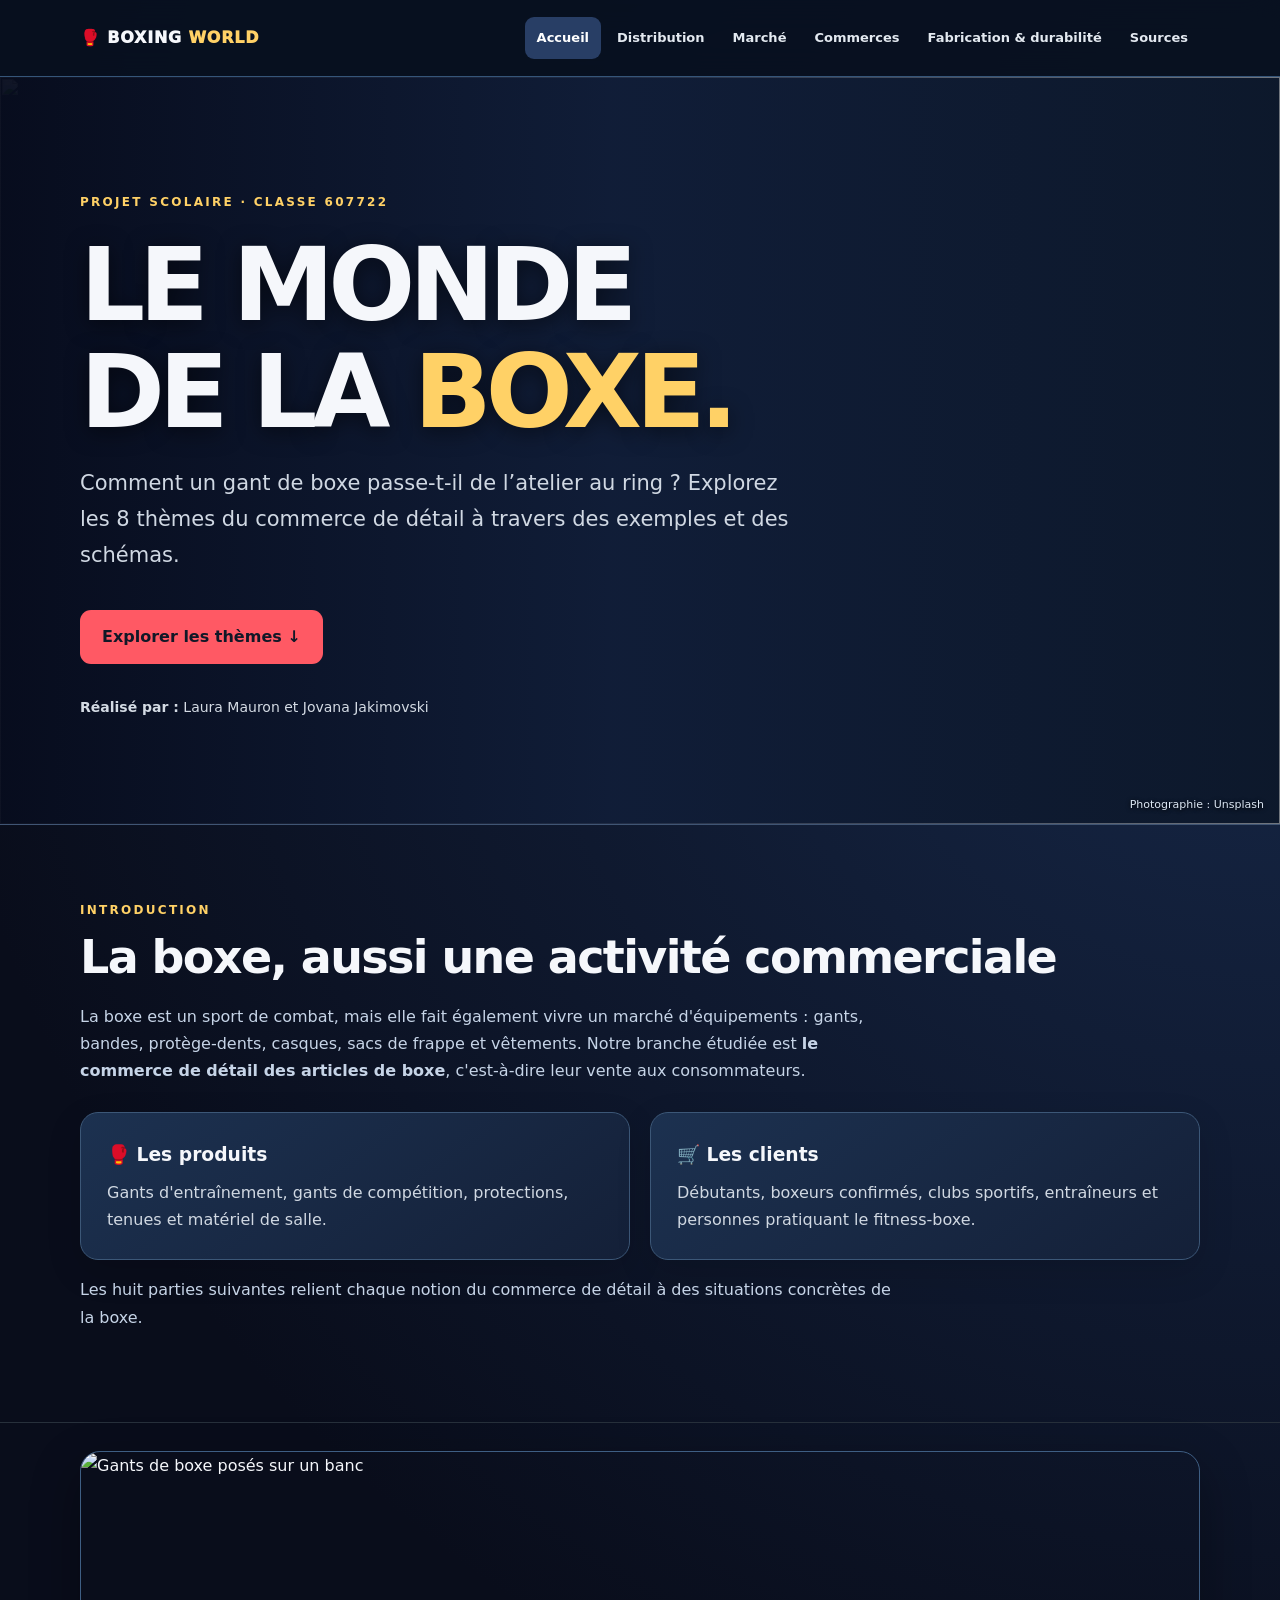
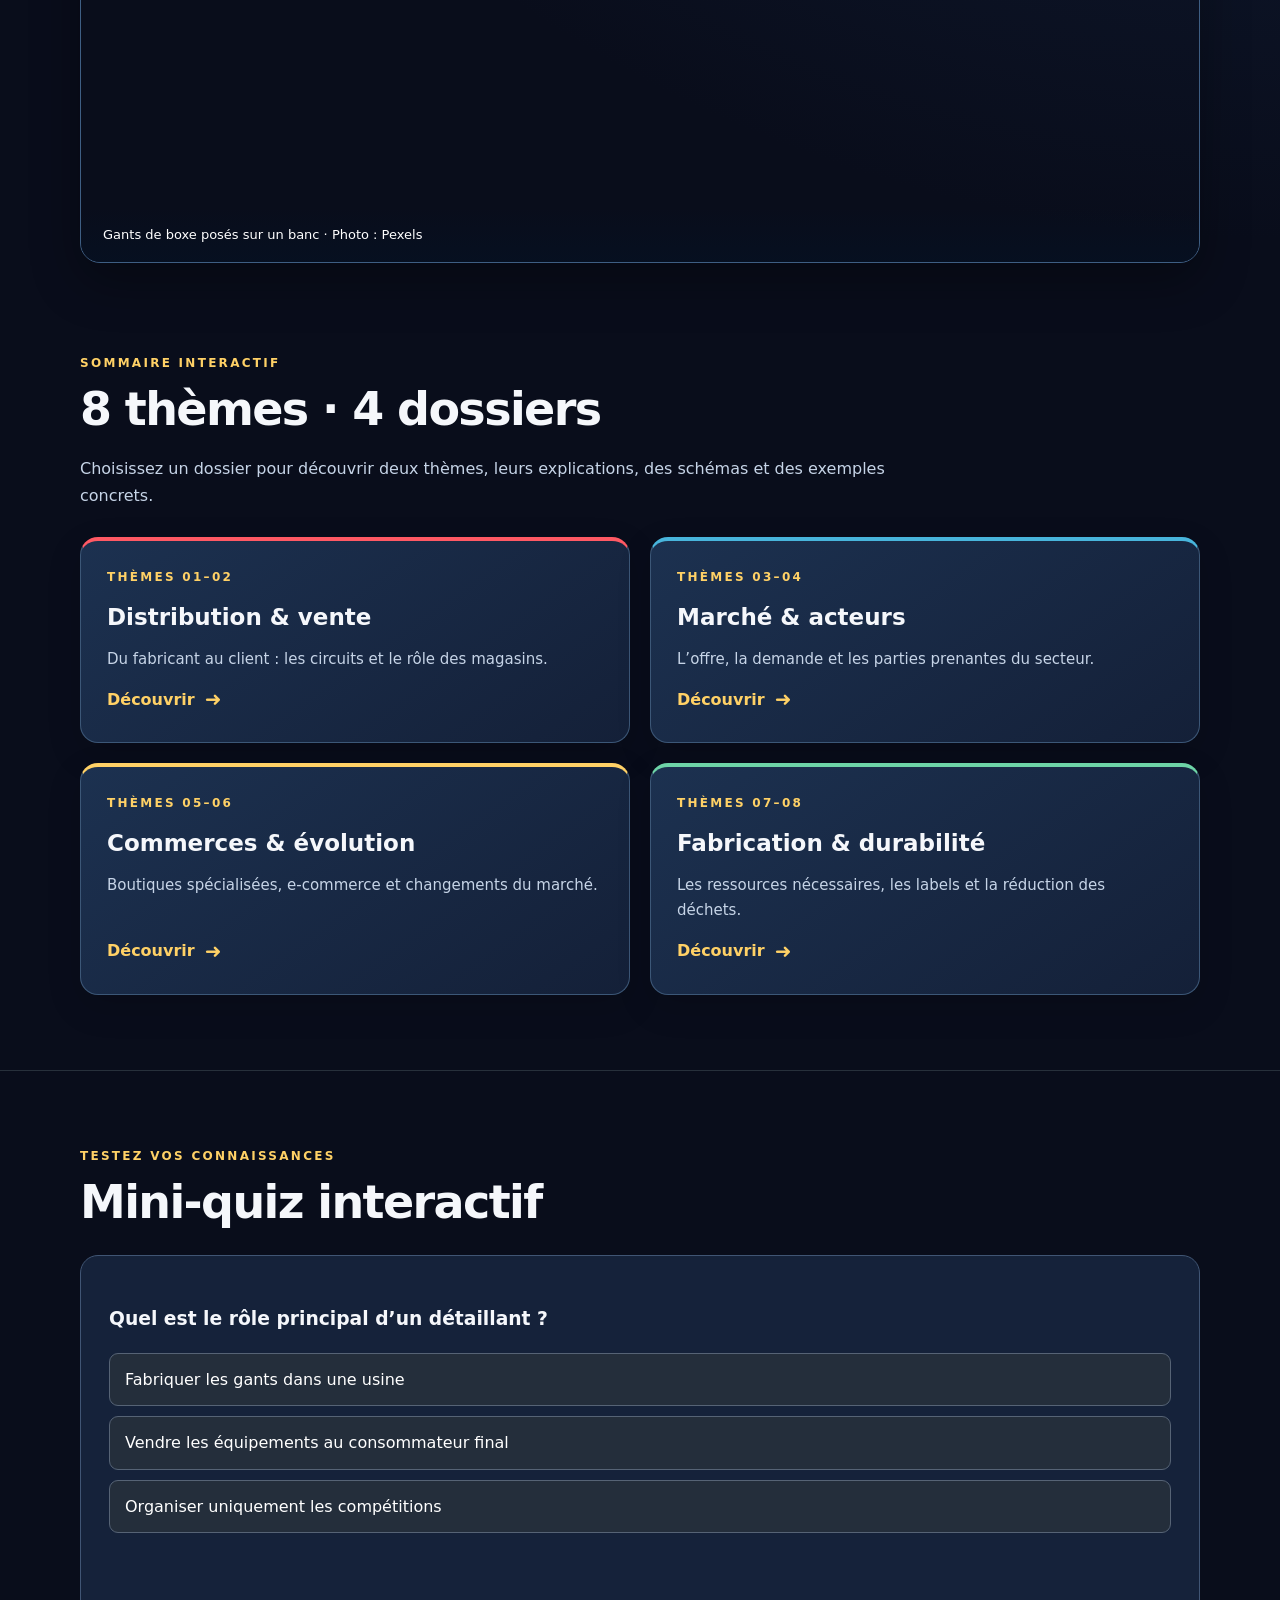
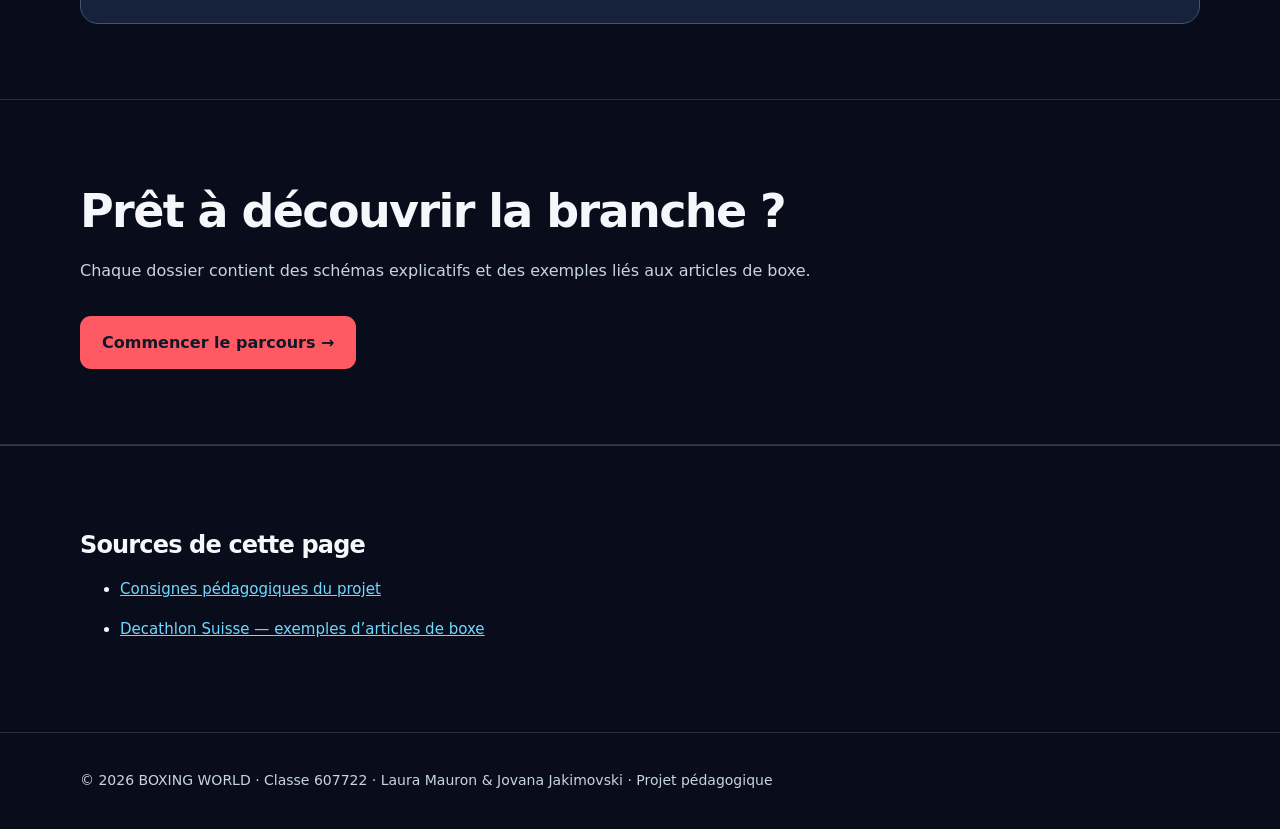
==== index.html @ 77b36d9e "add" ====
<!DOCTYPE html>

<html lang="fr"><head><meta charset="utf-8"/><meta content="width=device-width,initial-scale=1" name="viewport"/><meta content="Site pédagogique sur la boxe et les 8 thèmes du commerce de détail." name="description"/><meta content="#0a0d12" name="theme-color"/><title>Accueil | BOXING WORLD</title><link href="style.css" rel="stylesheet"/><script defer="" src="script.js"></script></head><body><header class="top"><nav aria-label="Navigation principale" class="nav wrap"><a class="logo" href="index.html">🥊 BOXING <span>WORLD</span></a><button aria-controls="links" aria-expanded="false" class="menu" id="menu">☰ Menu</button><div class="navlinks" id="links"><a aria-current="page" href="index.html">Accueil</a><a href="distribution.html">Distribution</a><a href="marche.html">Marché</a><a href="commerces.html">Commerces</a><a href="fabrication.html">Fabrication &amp; durabilité</a><a href="sources.html">Sources</a></div></nav></header><main><section class="hero photo-hero photo-hero-0"><div aria-hidden="true" class="hero-photo"><img alt="" loading="eager" src="https://images.unsplash.com/photo-1612179736716-d643f0bdcf4e?auto=format&amp;fit=crop&amp;w=1600&amp;q=85"/></div><div class="wrap"><div class="eyebrow">Projet scolaire · Classe 607722</div><h1>LE MONDE<br/>DE LA <span class="accent">BOXE.</span></h1><p>Comment un gant de boxe passe-t-il de l’atelier au ring ? Explorez les 8 thèmes du commerce de détail à travers des exemples et des schémas.</p><a class="btn" href="#explorer">Explorer les thèmes ↓</a><div class="meta"><strong>Réalisé par :</strong> Laura Mauron et Jovana Jakimovski</div></div><div class="photo-credit">Photographie : Unsplash</div></section><section class="section reveal" id="plan"><div class="wrap"><div class="num">Introduction</div><h2>La boxe, aussi une activité commerciale</h2><p class="intro">La boxe est un sport de combat, mais elle fait également vivre un marché d'équipements : gants, bandes, protège-dents, casques, sacs de frappe et vêtements. Notre branche étudiée est <strong>le commerce de détail des articles de boxe</strong>, c'est-à-dire leur vente aux consommateurs.</p><div class="grid"><div class="card"><h3>🥊 Les produits</h3><p>Gants d'entraînement, gants de compétition, protections, tenues et matériel de salle.</p></div><div class="card"><h3>🛒 Les clients</h3><p>Débutants, boxeurs confirmés, clubs sportifs, entraîneurs et personnes pratiquant le fitness-boxe.</p></div></div><p class="intro">Les huit parties suivantes relient chaque notion du commerce de détail à des situations concrètes de la boxe.</p></div></section><figure class="editorial-photo reveal"><img alt="Gants de boxe posés sur un banc" decoding="async" loading="lazy" src="https://images.pexels.com/photos/6296118/pexels-photo-6296118.jpeg?auto=compress&amp;cs=tinysrgb&amp;w=1400"/><figcaption>Gants de boxe posés sur un banc · Photo : Pexels</figcaption></figure><section class="section reveal" id="explorer"><div class="wrap"><div class="num">Sommaire interactif</div><h2>8 thèmes · 4 dossiers</h2><p class="intro">Choisissez un dossier pour découvrir deux thèmes, leurs explications, des schémas et des exemples concrets.</p><div class="topicgrid"><a class="topic" href="distribution.html"><span class="num">Thèmes 01–02</span><strong>Distribution &amp; vente</strong><small>Du fabricant au client : les circuits et le rôle des magasins.</small><span class="arrowlink">Découvrir</span></a><a class="topic" href="marche.html"><span class="num">Thèmes 03–04</span><strong>Marché &amp; acteurs</strong><small>L’offre, la demande et les parties prenantes du secteur.</small><span class="arrowlink">Découvrir</span></a><a class="topic" href="commerces.html"><span class="num">Thèmes 05–06</span><strong>Commerces &amp; évolution</strong><small>Boutiques spécialisées, e-commerce et changements du marché.</small><span class="arrowlink">Découvrir</span></a><a class="topic" href="fabrication.html"><span class="num">Thèmes 07–08</span><strong>Fabrication &amp; durabilité</strong><small>Les ressources nécessaires, les labels et la réduction des déchets.</small><span class="arrowlink">Découvrir</span></a></div></div></section><section class="section reveal"><div class="wrap"><div class="num">Testez vos connaissances</div><h2>Mini-quiz interactif</h2><div class="quiz" id="quiz"><h3>Quel est le rôle principal d’un détaillant ?</h3><button data-correct="false">Fabriquer les gants dans une usine</button><button data-correct="true">Vendre les équipements au consommateur final</button><button data-correct="false">Organiser uniquement les compétitions</button><p aria-live="polite" class="quiz-result" role="status"></p></div></div></section><section class="section"><div class="wrap"><h2>Prêt à découvrir la branche ?</h2><p class="intro">Chaque dossier contient des schémas explicatifs et des exemples liés aux articles de boxe.</p><a class="btn" href="distribution.html">Commencer le parcours →</a></div></section><section class="section page-references"><div class="wrap"><h2>Sources de cette page</h2><ul class="sources"><li><a href="sources.html">Consignes pédagogiques du projet</a></li><li><a href="https://www.decathlon.ch/" rel="noopener noreferrer" target="_blank">Decathlon Suisse — exemples d’articles de boxe</a></li></ul></div></section></main><footer class="footer"><div class="wrap">© <span class="year">2026</span> BOXING WORLD · Classe 607722 · Laura Mauron &amp; Jovana Jakimovski · Projet pédagogique</div></footer></body></html>
---- style.css ----
:root{--bg:#0a0d12;--surface:#151b25;--surface2:#1d2633;--ink:#f5f7fb;--muted:#b9c4d2;--red:#ff625d;--gold:#ffc778;--line:#354051}*{box-sizing:border-box}html{scroll-behavior:smooth}body{margin:0;background:var(--bg);color:var(--ink);font:16px/1.7 system-ui,-apple-system,Segoe UI,sans-serif}a{color:inherit}a:focus-visible,button:focus-visible{outline:3px solid var(--gold);outline-offset:4px}.wrap{width:min(1120px,92%);margin:auto}.top{position:sticky;top:0;z-index:50;background:#0a0d12ed;backdrop-filter:blur(16px);border-bottom:1px solid var(--line)}.nav{display:flex;align-items:center;justify-content:space-between;gap:16px;min-height:76px}.logo{font-weight:950;letter-spacing:.05em;text-decoration:none;white-space:nowrap}.logo span,.accent{color:var(--red)}.navlinks{display:flex;align-items:center;gap:4px;flex-wrap:wrap}.navlinks a{font-size:13px;text-decoration:none;padding:10px 12px;border-radius:9px;color:#e3e9f0;font-weight:700}.navlinks a:hover,.navlinks a[aria-current=page]{background:#35232b;color:#ffb4b0}.menu{display:none;background:var(--surface);color:white;border:1px solid var(--line);border-radius:9px;padding:8px 14px;cursor:pointer}.hero{position:relative;isolation:isolate;overflow:hidden;background:radial-gradient(circle at 82% 18%,#a52f3660,transparent 38%),linear-gradient(115deg,#192333,#090b0f);padding:115px 0 105px;border-bottom:1px solid var(--line)}.hero:after{content:'🥊';position:absolute;right:6%;top:8%;font-size:clamp(130px,21vw,290px);opacity:.12;transform:rotate(-17deg);z-index:-1}.eyebrow,.num{color:#ffb2ac;text-transform:uppercase;letter-spacing:.19em;font-size:12px;font-weight:900}.hero h1{font-size:clamp(52px,8vw,104px);line-height:1.04;letter-spacing:-.06em;margin:20px 0}.hero p{max-width:720px;color:#d0d8e3;font-size:clamp(17px,2vw,21px)}.btn{display:inline-flex;align-items:center;justify-content:center;background:var(--red);color:#14151a;text-decoration:none;font-weight:900;border:0;border-radius:11px;padding:13px 22px;margin-top:16px;cursor:pointer;transition:transform .2s,background .2s}.btn:hover{background:#ff8c87;transform:translateY(-3px)}.btn.secondary{background:transparent;color:#fff;border:1px solid #718097}.meta{margin-top:32px;color:#d4dbe4;font-size:14px}.pagehero{padding:70px 0 50px;background:linear-gradient(125deg,#1b2330,#10151c);border-bottom:1px solid var(--line)}.pagehero h1{font-size:clamp(36px,6vw,68px);line-height:1.1;letter-spacing:-.04em;margin:10px 0}.pagehero p{color:var(--muted);max-width:760px;font-size:18px}.section{padding:75px 0;border-bottom:1px solid #27303b;scroll-margin-top:95px}.section h2{font-size:clamp(30px,4vw,46px);line-height:1.17;margin:10px 0 18px;letter-spacing:-.035em}.section .intro{color:var(--muted);max-width:830px}.grid,.topicgrid{display:grid;grid-template-columns:repeat(2,minmax(0,1fr));gap:20px;margin-top:28px}.card,.topic{background:linear-gradient(150deg,#1b2430,#141a23);border:1px solid var(--line);border-radius:18px;padding:26px;transition:transform .2s,border-color .2s}.card:hover,.topic:hover{border-color:#bc6665;transform:translateY(-3px)}.card h3{margin:0 0 8px}.card p{margin:0;color:#d0d8e2}.topic{text-decoration:none;display:flex;flex-direction:column;gap:10px}.topic strong{font-size:23px}.topic small{color:var(--muted);font-size:15px}.topic .arrowlink{color:var(--red);font-weight:900;margin-top:auto}.example{border-left:4px solid var(--red);background:#281d25;padding:20px 24px;border-radius:0 12px 12px 0;margin-top:24px}.example strong{color:#ffaaa6}.example p{margin:6px 0 0}.steps{display:flex;align-items:stretch;flex-wrap:wrap;gap:9px;margin:24px 0}.step{padding:12px 15px;background:var(--surface);border:1px solid var(--line);border-radius:10px;flex:1;min-width:130px;text-align:center;font-weight:700}.arrow{align-self:center;color:var(--red);font-weight:900}.pill{display:inline-block;border:1px solid #a5504e;color:#ffc0bc;padding:5px 10px;border-radius:30px;margin:5px 5px 0 0;font-size:13px}.sources a{color:#ffb3af;overflow-wrap:anywhere}.sources li{margin-bottom:14px}.footer{padding:36px 0;color:var(--muted);font-size:14px}.back{color:#ffaaa6}.diagram{margin:30px 0;background:#101824;border:1px solid #425063;border-radius:18px;padding:24px;overflow-x:auto}.diagram figcaption{font-weight:850;color:#fff;margin-bottom:16px;font-size:17px}.diagram svg{display:block;width:100%;min-width:550px;height:auto;max-height:350px}.diagram .hint{color:#c8d1dc;font-size:13px;margin-top:13px}.diagram svg text{font-family:Arial,sans-serif}.diagram svg .label{fill:#fff;font-size:16px;font-weight:700}.diagram svg .small{fill:#d3d9e3;font-size:12px}.diagram svg .node{fill:#252b37;stroke:#ff7771;stroke-width:2}.diagram svg .edge{stroke:#ff8d86;stroke-width:3;fill:none}.diagram svg .mutednode{fill:#283342;stroke:#9bb0c8;stroke-width:2}.notice{padding:18px 22px;background:#172333;border:1px solid #45576d;border-radius:12px;margin:22px 0;color:#e2eaf2}.quiz{background:var(--surface);border:1px solid var(--line);padding:28px;border-radius:18px;margin-top:25px}.quiz button{display:block;text-align:left;width:100%;padding:12px 15px;background:#242e3b;color:white;border:1px solid #566375;border-radius:9px;margin:10px 0;cursor:pointer;font:inherit}.quiz button:hover{border-color:var(--red)}.quiz button:disabled{cursor:default;opacity:.85}.quiz-result{font-weight:800;min-height:30px}.crumb{font-size:14px;color:#c7d0dd}.crumb a{color:#ffb5b0}.next{display:flex;justify-content:space-between;gap:15px;flex-wrap:wrap;margin:45px auto}.next a{color:#ffc0bc;text-decoration:none;border:1px solid #566275;padding:13px 18px;border-radius:10px}.next a:hover{background:#293344}.reveal{opacity:0;transform:translateY(18px);transition:opacity .55s,transform .55s}.reveal.visible{opacity:1;transform:none}@media(max-width:920px){.menu{display:block}.navlinks{display:none;position:absolute;top:75px;left:0;right:0;background:#111823;padding:16px 4%;flex-direction:column;align-items:stretch;border-bottom:1px solid var(--line)}.navlinks.open{display:flex}.navlinks a{font-size:15px}.grid,.topicgrid{grid-template-columns:1fr}.hero{padding:78px 0}.arrow{display:none}}@media(prefers-reduced-motion:reduce){*,*:before,*:after{scroll-behavior:auto!important;transition:none!important}.reveal{opacity:1;transform:none}}
/* BOXING WORLD V3 — palette, photos et flèches */
:root{--bg:#090d1b;--surface:#15223a;--surface2:#1b3150;--red:#ff525e;--gold:#ffd166;--line:#405574;--muted:#c6d4e7}
body{background:radial-gradient(circle at 100% 12%,#17294a 0,transparent 36%),var(--bg)}
.top{background:#08101feF;border-bottom-color:#355579}.logo span{color:#ffd166}.navlinks a[aria-current=page]{background:#283e65;color:#fff}.navlinks a:hover{background:#294c74;color:#fff}
.hero,.pagehero{isolation:isolate;position:relative;overflow:hidden;background:#111c30}.hero{min-height:560px;display:flex;align-items:center}.pagehero{min-height:300px}.hero:after{display:none}.photo-hero>.wrap{position:relative;z-index:2}.hero-photo{position:absolute;inset:0;z-index:0}.hero-photo img{width:100%;height:100%;object-fit:cover;object-position:center 45%;filter:saturate(1.18) contrast(1.12)}.photo-hero:before{content:'';position:absolute;inset:0;z-index:1;background:linear-gradient(90deg,#070c1df5 0%,#101d38e8 48%,#08142675 100%)}.photo-credit{position:absolute;right:16px;bottom:10px;z-index:2;color:#dce7f4;font-size:11px;text-shadow:0 1px 4px #000}.hero h1{text-shadow:0 4px 22px #0008}.accent{color:#ffd166}.eyebrow,.num{color:#ffd166}.btn{background:#ff5964;color:#111827}.btn:hover{background:#ff8990}.card,.topic{background:linear-gradient(145deg,#1c3150,#142038);border-color:#3c5777;box-shadow:0 12px 35px #0002}.card:hover,.topic:hover{border-color:#ffd166;box-shadow:0 18px 40px #0005}.topic:nth-child(2){border-top:4px solid #48b5dc}.topic:nth-child(3){border-top:4px solid #ffd166}.topic:nth-child(4){border-top:4px solid #6dd4a7}.topic:nth-child(1){border-top:4px solid #ff5964}.topic .arrowlink{color:#ffd166;display:inline-flex;align-items:center;gap:10px}.topic .arrowlink:after{content:'➜';font-size:20px;transition:transform .2s}.topic:hover .arrowlink:after{transform:translateX(6px)}.step{background:#1d3455;border-color:#5b779b}.steps{gap:12px}.arrow{font-size:0;width:24px;min-width:24px;align-self:center;display:grid;place-items:center}.arrow:after{content:'➜';font-size:25px;color:#ffd166}.diagram{background:#101e34;border-color:#45638a;box-shadow:0 12px 40px #0003}.diagram svg .node{fill:#273e60;stroke:#ff7478}.diagram svg .mutednode{fill:#284b65;stroke:#70c6e6}.diagram svg .edge{stroke:#ffd166;stroke-width:3}.diagram svg .small{fill:#e0e9f4}.example{background:#2c243a;border-left-color:#ffd166}.example strong{color:#ffd166}.editorial-photo{width:min(1120px,92%);margin:28px auto 15px;position:relative;border-radius:20px;overflow:hidden;border:1px solid #3e5e83;box-shadow:0 18px 50px #0005}.editorial-photo img{display:block;width:100%;height:clamp(240px,38vw,410px);object-fit:cover}.editorial-photo figcaption{position:absolute;bottom:0;left:0;right:0;padding:16px 22px;background:linear-gradient(transparent,#061021e8);font-size:13px;color:#fff}.next a{border-color:#7390b4}.next a:hover{background:#29476a}.quiz button:hover{border-color:#ffd166}
@media(max-width:920px){.hero{min-height:490px}.photo-hero:before{background:linear-gradient(90deg,#070c1df5,#101d38d9)}.steps{display:grid;grid-template-columns:1fr;gap:4px}.arrow{height:28px;width:100%;transform:rotate(90deg);justify-self:center}.diagram svg{min-width:550px}.navlinks{background:#0d1a30}}


/* Schémas pédagogiques v4 : lisibles sur mobile et sans flèches SVG */
.stakeholder-visual{margin-top:1.2rem}.stakeholder-hub{max-width:340px;margin:0 auto 1.5rem;text-align:center;background:#1379bf;color:white;border-radius:999px;padding:1.3rem 1.6rem;font-weight:800;font-size:1.2rem;box-shadow:0 10px 30px #1379bf40}.stakeholder-grid{display:grid;grid-template-columns:repeat(auto-fit,minmax(225px,1fr));gap:1rem}.stakeholder-card,.commercial-card{border-radius:18px;padding:1.2rem;color:white;box-shadow:0 8px 22px #0003;position:relative}.stakeholder-card:before{content:'↗';position:absolute;right:16px;top:12px;font-size:1.25rem;opacity:.65}.stakeholder-card h3,.commercial-card h3{color:white;margin:0 1.6rem .65rem 0;font-size:1.14rem}.stakeholder-card p,.commercial-card p{color:#fff;line-height:1.55;margin:.5rem 0}.stakeholder-card .diagram-example,.commercial-card .diagram-example{background:#ffffff23;border-radius:10px;padding:.75rem;font-size:.92rem}.stakeholder-1{background:#b20e6b}.stakeholder-2{background:#ba5822}.stakeholder-3{background:#963737}.stakeholder-4{background:#4e8b31}.stakeholder-5{background:#485977}.stakeholder-6{background:#6b3286}.stakeholder-7{background:#193765}.commercial-grid{display:grid;grid-template-columns:repeat(3,minmax(0,1fr));gap:1rem;margin-top:1.2rem}.commercial-card{background:linear-gradient(160deg,#0966a3,#11375d);border-top:6px solid #e48b46}.commercial-number{display:inline-block;color:#ffd49b;font-weight:900;margin-bottom:.6rem}.diagram-source{font-size:.87rem;margin-top:1rem;opacity:.9}.diagram-source a,.page-references a{color:#70d8ff}.page-references{border-top:1px solid #ffffff30}.page-references h2{font-size:1.5rem}.page-references .sources{font-size:.94rem}.page-references p{opacity:.8;font-size:.9rem}@media(max-width:760px){.commercial-grid{grid-template-columns:1fr}.stakeholder-grid{grid-template-columns:1fr}.stakeholder-hub{border-radius:20px}}
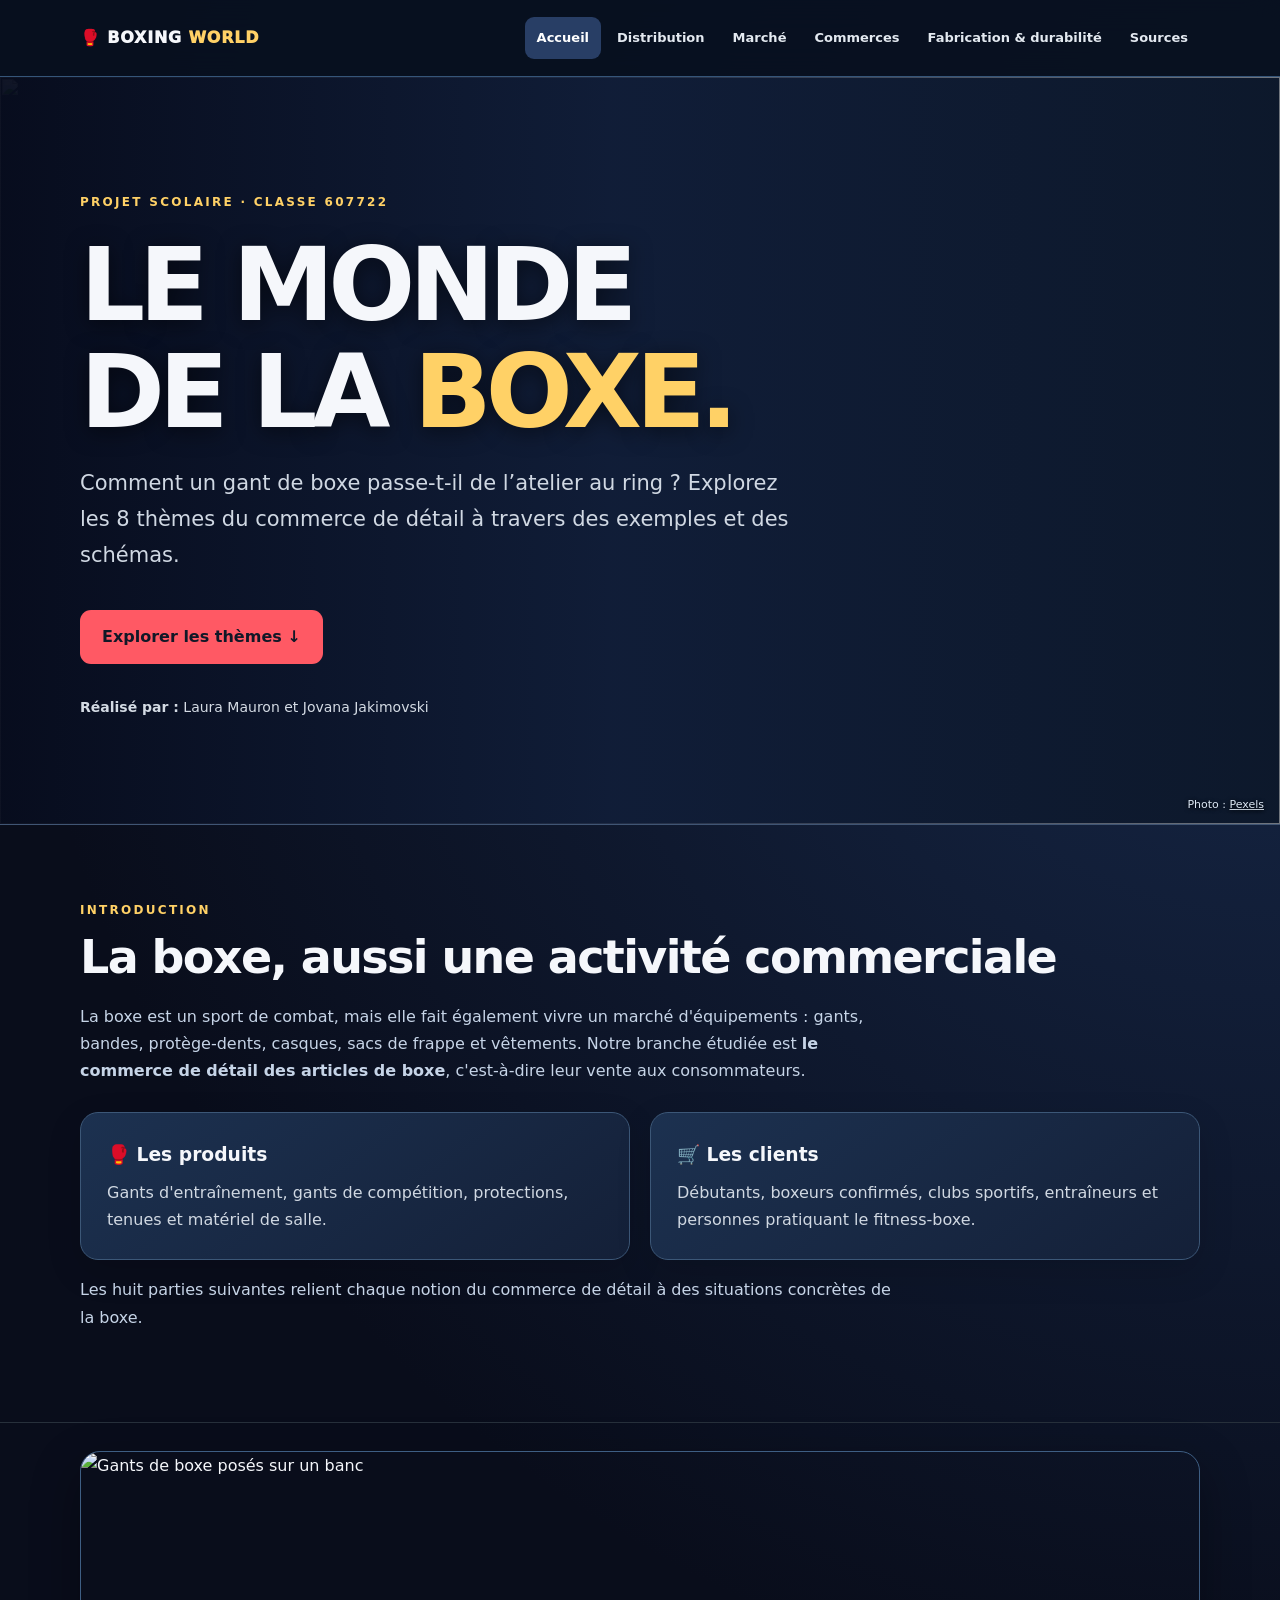
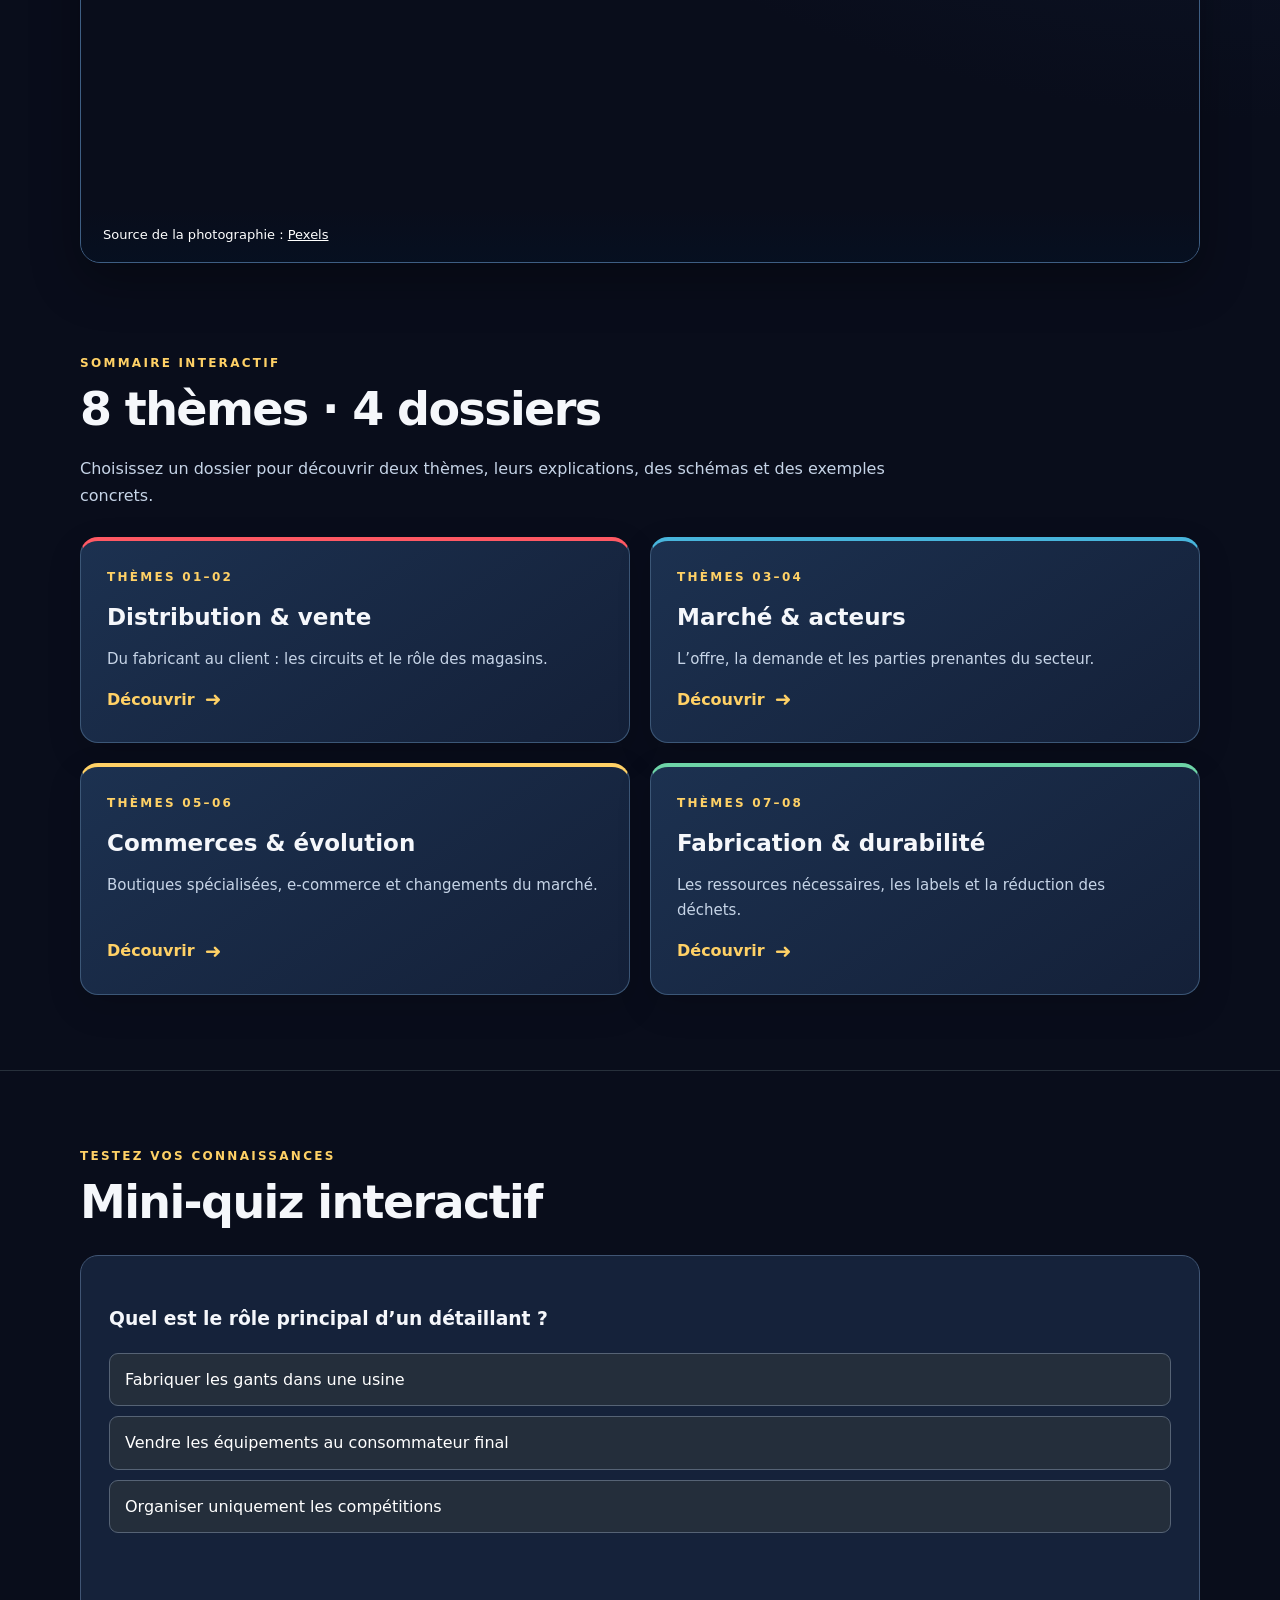
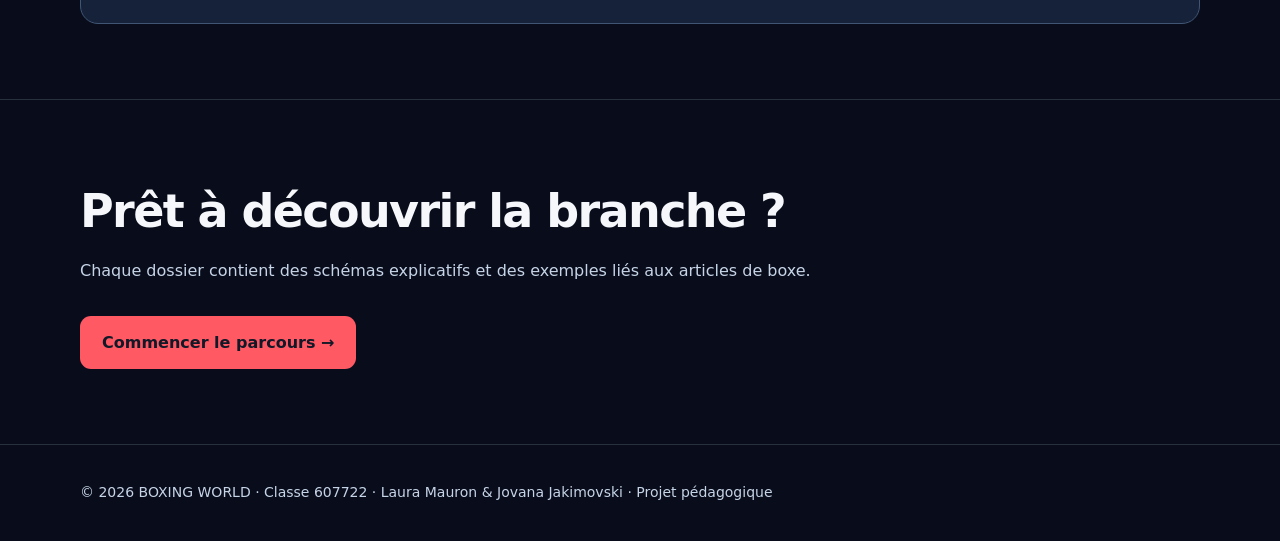
==== commit 08af7444: "Add files via upload source" ====
--- a/index.html
+++ b/index.html
@@ -1,3 +1,3 @@
 <!DOCTYPE html>
 
-<html lang="fr"><head><meta charset="utf-8"/><meta content="width=device-width,initial-scale=1" name="viewport"/><meta content="Site pédagogique sur la boxe et les 8 thèmes du commerce de détail." name="description"/><meta content="#0a0d12" name="theme-color"/><title>Accueil | BOXING WORLD</title><link href="style.css" rel="stylesheet"/><script defer="" src="script.js"></script></head><body><header class="top"><nav aria-label="Navigation principale" class="nav wrap"><a class="logo" href="index.html">🥊 BOXING <span>WORLD</span></a><button aria-controls="links" aria-expanded="false" class="menu" id="menu">☰ Menu</button><div class="navlinks" id="links"><a aria-current="page" href="index.html">Accueil</a><a href="distribution.html">Distribution</a><a href="marche.html">Marché</a><a href="commerces.html">Commerces</a><a href="fabrication.html">Fabrication &amp; durabilité</a><a href="sources.html">Sources</a></div></nav></header><main><section class="hero photo-hero photo-hero-0"><div aria-hidden="true" class="hero-photo"><img alt="" loading="eager" src="https://images.unsplash.com/photo-1612179736716-d643f0bdcf4e?auto=format&amp;fit=crop&amp;w=1600&amp;q=85"/></div><div class="wrap"><div class="eyebrow">Projet scolaire · Classe 607722</div><h1>LE MONDE<br/>DE LA <span class="accent">BOXE.</span></h1><p>Comment un gant de boxe passe-t-il de l’atelier au ring ? Explorez les 8 thèmes du commerce de détail à travers des exemples et des schémas.</p><a class="btn" href="#explorer">Explorer les thèmes ↓</a><div class="meta"><strong>Réalisé par :</strong> Laura Mauron et Jovana Jakimovski</div></div><div class="photo-credit">Photographie : Unsplash</div></section><section class="section reveal" id="plan"><div class="wrap"><div class="num">Introduction</div><h2>La boxe, aussi une activité commerciale</h2><p class="intro">La boxe est un sport de combat, mais elle fait également vivre un marché d'équipements : gants, bandes, protège-dents, casques, sacs de frappe et vêtements. Notre branche étudiée est <strong>le commerce de détail des articles de boxe</strong>, c'est-à-dire leur vente aux consommateurs.</p><div class="grid"><div class="card"><h3>🥊 Les produits</h3><p>Gants d'entraînement, gants de compétition, protections, tenues et matériel de salle.</p></div><div class="card"><h3>🛒 Les clients</h3><p>Débutants, boxeurs confirmés, clubs sportifs, entraîneurs et personnes pratiquant le fitness-boxe.</p></div></div><p class="intro">Les huit parties suivantes relient chaque notion du commerce de détail à des situations concrètes de la boxe.</p></div></section><figure class="editorial-photo reveal"><img alt="Gants de boxe posés sur un banc" decoding="async" loading="lazy" src="https://images.pexels.com/photos/6296118/pexels-photo-6296118.jpeg?auto=compress&amp;cs=tinysrgb&amp;w=1400"/><figcaption>Gants de boxe posés sur un banc · Photo : Pexels</figcaption></figure><section class="section reveal" id="explorer"><div class="wrap"><div class="num">Sommaire interactif</div><h2>8 thèmes · 4 dossiers</h2><p class="intro">Choisissez un dossier pour découvrir deux thèmes, leurs explications, des schémas et des exemples concrets.</p><div class="topicgrid"><a class="topic" href="distribution.html"><span class="num">Thèmes 01–02</span><strong>Distribution &amp; vente</strong><small>Du fabricant au client : les circuits et le rôle des magasins.</small><span class="arrowlink">Découvrir</span></a><a class="topic" href="marche.html"><span class="num">Thèmes 03–04</span><strong>Marché &amp; acteurs</strong><small>L’offre, la demande et les parties prenantes du secteur.</small><span class="arrowlink">Découvrir</span></a><a class="topic" href="commerces.html"><span class="num">Thèmes 05–06</span><strong>Commerces &amp; évolution</strong><small>Boutiques spécialisées, e-commerce et changements du marché.</small><span class="arrowlink">Découvrir</span></a><a class="topic" href="fabrication.html"><span class="num">Thèmes 07–08</span><strong>Fabrication &amp; durabilité</strong><small>Les ressources nécessaires, les labels et la réduction des déchets.</small><span class="arrowlink">Découvrir</span></a></div></div></section><section class="section reveal"><div class="wrap"><div class="num">Testez vos connaissances</div><h2>Mini-quiz interactif</h2><div class="quiz" id="quiz"><h3>Quel est le rôle principal d’un détaillant ?</h3><button data-correct="false">Fabriquer les gants dans une usine</button><button data-correct="true">Vendre les équipements au consommateur final</button><button data-correct="false">Organiser uniquement les compétitions</button><p aria-live="polite" class="quiz-result" role="status"></p></div></div></section><section class="section"><div class="wrap"><h2>Prêt à découvrir la branche ?</h2><p class="intro">Chaque dossier contient des schémas explicatifs et des exemples liés aux articles de boxe.</p><a class="btn" href="distribution.html">Commencer le parcours →</a></div></section><section class="section page-references"><div class="wrap"><h2>Sources de cette page</h2><ul class="sources"><li><a href="sources.html">Consignes pédagogiques du projet</a></li><li><a href="https://www.decathlon.ch/" rel="noopener noreferrer" target="_blank">Decathlon Suisse — exemples d’articles de boxe</a></li></ul></div></section></main><footer class="footer"><div class="wrap">© <span class="year">2026</span> BOXING WORLD · Classe 607722 · Laura Mauron &amp; Jovana Jakimovski · Projet pédagogique</div></footer></body></html>+<html lang="fr"><head><meta charset="utf-8"/><meta content="width=device-width,initial-scale=1" name="viewport"/><meta content="Site pédagogique sur la boxe et les 8 thèmes du commerce de détail." name="description"/><meta content="#0a0d12" name="theme-color"/><title>Accueil | BOXING WORLD</title><link href="style.css" rel="stylesheet"/><script defer="" src="script.js"></script></head><body><header class="top"><nav aria-label="Navigation principale" class="nav wrap"><a class="logo" href="index.html">🥊 BOXING <span>WORLD</span></a><button aria-controls="links" aria-expanded="false" class="menu" id="menu">☰ Menu</button><div class="navlinks" id="links"><a aria-current="page" href="index.html">Accueil</a><a href="distribution.html">Distribution</a><a href="marche.html">Marché</a><a href="commerces.html">Commerces</a><a href="fabrication.html">Fabrication &amp; durabilité</a><a href="sources.html">Sources</a></div></nav></header><main><section class="hero photo-hero photo-hero-0"><div aria-hidden="true" class="hero-photo"><img alt="" loading="eager" src="https://images.unsplash.com/photo-1612179736716-d643f0bdcf4e?auto=format&amp;fit=crop&amp;w=1600&amp;q=85"/></div><div class="wrap"><div class="eyebrow">Projet scolaire · Classe 607722</div><h1>LE MONDE<br/>DE LA <span class="accent">BOXE.</span></h1><p>Comment un gant de boxe passe-t-il de l’atelier au ring ? Explorez les 8 thèmes du commerce de détail à travers des exemples et des schémas.</p><a class="btn" href="#explorer">Explorer les thèmes ↓</a><div class="meta"><strong>Réalisé par :</strong> Laura Mauron et Jovana Jakimovski</div></div><div class="photo-credit">Photo : <a href="https://www.pexels.com/" rel="noopener noreferrer" target="_blank">Pexels</a></div></section><section class="section reveal" id="plan"><div class="wrap"><div class="num">Introduction</div><h2>La boxe, aussi une activité commerciale</h2><p class="intro">La boxe est un sport de combat, mais elle fait également vivre un marché d'équipements : gants, bandes, protège-dents, casques, sacs de frappe et vêtements. Notre branche étudiée est <strong>le commerce de détail des articles de boxe</strong>, c'est-à-dire leur vente aux consommateurs.</p><div class="grid"><div class="card"><h3>🥊 Les produits</h3><p>Gants d'entraînement, gants de compétition, protections, tenues et matériel de salle.</p></div><div class="card"><h3>🛒 Les clients</h3><p>Débutants, boxeurs confirmés, clubs sportifs, entraîneurs et personnes pratiquant le fitness-boxe.</p></div></div><p class="intro">Les huit parties suivantes relient chaque notion du commerce de détail à des situations concrètes de la boxe.</p></div></section><figure class="editorial-photo reveal"><img alt="Gants de boxe posés sur un banc" decoding="async" loading="lazy" src="https://images.pexels.com/photos/6296118/pexels-photo-6296118.jpeg?auto=compress&amp;cs=tinysrgb&amp;w=1400"/><figcaption>Source de la photographie : <a href="https://www.pexels.com/" rel="noopener noreferrer" target="_blank">Pexels</a></figcaption></figure><section class="section reveal" id="explorer"><div class="wrap"><div class="num">Sommaire interactif</div><h2>8 thèmes · 4 dossiers</h2><p class="intro">Choisissez un dossier pour découvrir deux thèmes, leurs explications, des schémas et des exemples concrets.</p><div class="topicgrid"><a class="topic" href="distribution.html"><span class="num">Thèmes 01–02</span><strong>Distribution &amp; vente</strong><small>Du fabricant au client : les circuits et le rôle des magasins.</small><span class="arrowlink">Découvrir</span></a><a class="topic" href="marche.html"><span class="num">Thèmes 03–04</span><strong>Marché &amp; acteurs</strong><small>L’offre, la demande et les parties prenantes du secteur.</small><span class="arrowlink">Découvrir</span></a><a class="topic" href="commerces.html"><span class="num">Thèmes 05–06</span><strong>Commerces &amp; évolution</strong><small>Boutiques spécialisées, e-commerce et changements du marché.</small><span class="arrowlink">Découvrir</span></a><a class="topic" href="fabrication.html"><span class="num">Thèmes 07–08</span><strong>Fabrication &amp; durabilité</strong><small>Les ressources nécessaires, les labels et la réduction des déchets.</small><span class="arrowlink">Découvrir</span></a></div></div></section><section class="section reveal"><div class="wrap"><div class="num">Testez vos connaissances</div><h2>Mini-quiz interactif</h2><div class="quiz" id="quiz"><h3>Quel est le rôle principal d’un détaillant ?</h3><button data-correct="false">Fabriquer les gants dans une usine</button><button data-correct="true">Vendre les équipements au consommateur final</button><button data-correct="false">Organiser uniquement les compétitions</button><p aria-live="polite" class="quiz-result" role="status"></p></div></div></section><section class="section"><div class="wrap"><h2>Prêt à découvrir la branche ?</h2><p class="intro">Chaque dossier contient des schémas explicatifs et des exemples liés aux articles de boxe.</p><a class="btn" href="distribution.html">Commencer le parcours →</a></div></section></main><footer class="footer"><div class="wrap">© <span class="year">2026</span> BOXING WORLD · Classe 607722 · Laura Mauron &amp; Jovana Jakimovski · Projet pédagogique</div></footer></body></html>
--- a/style.css
+++ b/style.css
@@ -10,3 +10,6 @@
 
 /* Schémas pédagogiques v4 : lisibles sur mobile et sans flèches SVG */
 .stakeholder-visual{margin-top:1.2rem}.stakeholder-hub{max-width:340px;margin:0 auto 1.5rem;text-align:center;background:#1379bf;color:white;border-radius:999px;padding:1.3rem 1.6rem;font-weight:800;font-size:1.2rem;box-shadow:0 10px 30px #1379bf40}.stakeholder-grid{display:grid;grid-template-columns:repeat(auto-fit,minmax(225px,1fr));gap:1rem}.stakeholder-card,.commercial-card{border-radius:18px;padding:1.2rem;color:white;box-shadow:0 8px 22px #0003;position:relative}.stakeholder-card:before{content:'↗';position:absolute;right:16px;top:12px;font-size:1.25rem;opacity:.65}.stakeholder-card h3,.commercial-card h3{color:white;margin:0 1.6rem .65rem 0;font-size:1.14rem}.stakeholder-card p,.commercial-card p{color:#fff;line-height:1.55;margin:.5rem 0}.stakeholder-card .diagram-example,.commercial-card .diagram-example{background:#ffffff23;border-radius:10px;padding:.75rem;font-size:.92rem}.stakeholder-1{background:#b20e6b}.stakeholder-2{background:#ba5822}.stakeholder-3{background:#963737}.stakeholder-4{background:#4e8b31}.stakeholder-5{background:#485977}.stakeholder-6{background:#6b3286}.stakeholder-7{background:#193765}.commercial-grid{display:grid;grid-template-columns:repeat(3,minmax(0,1fr));gap:1rem;margin-top:1.2rem}.commercial-card{background:linear-gradient(160deg,#0966a3,#11375d);border-top:6px solid #e48b46}.commercial-number{display:inline-block;color:#ffd49b;font-weight:900;margin-bottom:.6rem}.diagram-source{font-size:.87rem;margin-top:1rem;opacity:.9}.diagram-source a,.page-references a{color:#70d8ff}.page-references{border-top:1px solid #ffffff30}.page-references h2{font-size:1.5rem}.page-references .sources{font-size:.94rem}.page-references p{opacity:.8;font-size:.9rem}@media(max-width:760px){.commercial-grid{grid-template-columns:1fr}.stakeholder-grid{grid-template-columns:1fr}.stakeholder-hub{border-radius:20px}}
+
+/* V5 : schémas pédagogiques et sources contextualisées */
+.v5-credit{font-size:.79rem!important;color:#aab7c9!important;line-height:1.55;margin:12px 0 4px!important}.v5-credit a{color:#8dc9ff;text-decoration:underline}.v5-stake-visual,.v5-form-diagram{background:linear-gradient(140deg,#13243b,#0e1829);border:1px solid #34485f;border-radius:18px;padding:clamp(14px,3vw,26px);margin-top:15px}.v5-stake-hub,.v5-form-top{background:#146bb2;border-radius:12px;padding:16px;text-align:center;color:#fff;font-weight:850;letter-spacing:.035em;box-shadow:0 8px 22px #0003}.v5-stake-grid{display:grid;grid-template-columns:repeat(3,minmax(0,1fr));gap:12px;margin-top:25px}.v5-stake{position:relative;border-radius:12px;padding:15px;min-height:135px;color:white!important;border-top:4px solid #ffffff45;background:#293e5b}.v5-stake:before{content:'↓';position:absolute;top:-28px;left:50%;font-size:19px;color:#8bb7e2}.v5-stake h3{color:#fff!important;margin:0 0 8px!important;font-size:1.05rem}.v5-stake p{color:#f2f4fa!important;font-size:.85rem;line-height:1.5;margin:0!important}.v5-s1{background:#9b216c}.v5-s2{background:#aa572a}.v5-s3{background:#913a39}.v5-s4{background:#477c34}.v5-s5{background:#485a78}.v5-s6{background:#743e85}.v5-s7{background:#253d6b}.v5-form-top{background:#a94d29}.v5-form-grid{display:grid;grid-template-columns:repeat(3,minmax(0,1fr));gap:12px;margin-top:26px}.v5-form-card{position:relative;border-radius:12px;padding:18px;background:#145b96;color:#fff;border-top:4px solid #51b5ef}.v5-form-card:before{content:'↓';position:absolute;top:-29px;left:50%;font-size:19px;color:#8bb7e2}.v5-form-num{display:inline-block;font-size:.8rem;color:#d4e7ff;font-weight:800;margin-bottom:9px}.v5-form-card h3{font-size:1.05rem;color:white!important;margin:0 0 10px!important}.v5-form-card p{font-size:.88rem;line-height:1.55;color:#f0f5ff!important;margin:0!important}.v5-explain{margin:26px 0 12px;padding:22px;background:#142034;border:1px solid #34455f;border-radius:16px}.v5-explain h3{margin:0 0 15px!important}.v5-explain-item{border-top:1px solid #35465c;padding:12px 0}.v5-explain-item strong{color:#f6c17b}.v5-explain-item p{margin:5px 0 0!important;line-height:1.65}.editorial-photo figcaption a,.photo-credit a{color:inherit;text-decoration:underline}@media(max-width:720px){.v5-stake-grid{grid-template-columns:repeat(2,minmax(0,1fr))}.v5-form-grid{grid-template-columns:1fr}.v5-stake{min-height:0}.v5-form-card:before{left:22px}.v5-explain{padding:15px}}@media(max-width:390px){.v5-stake-grid{grid-template-columns:1fr}}
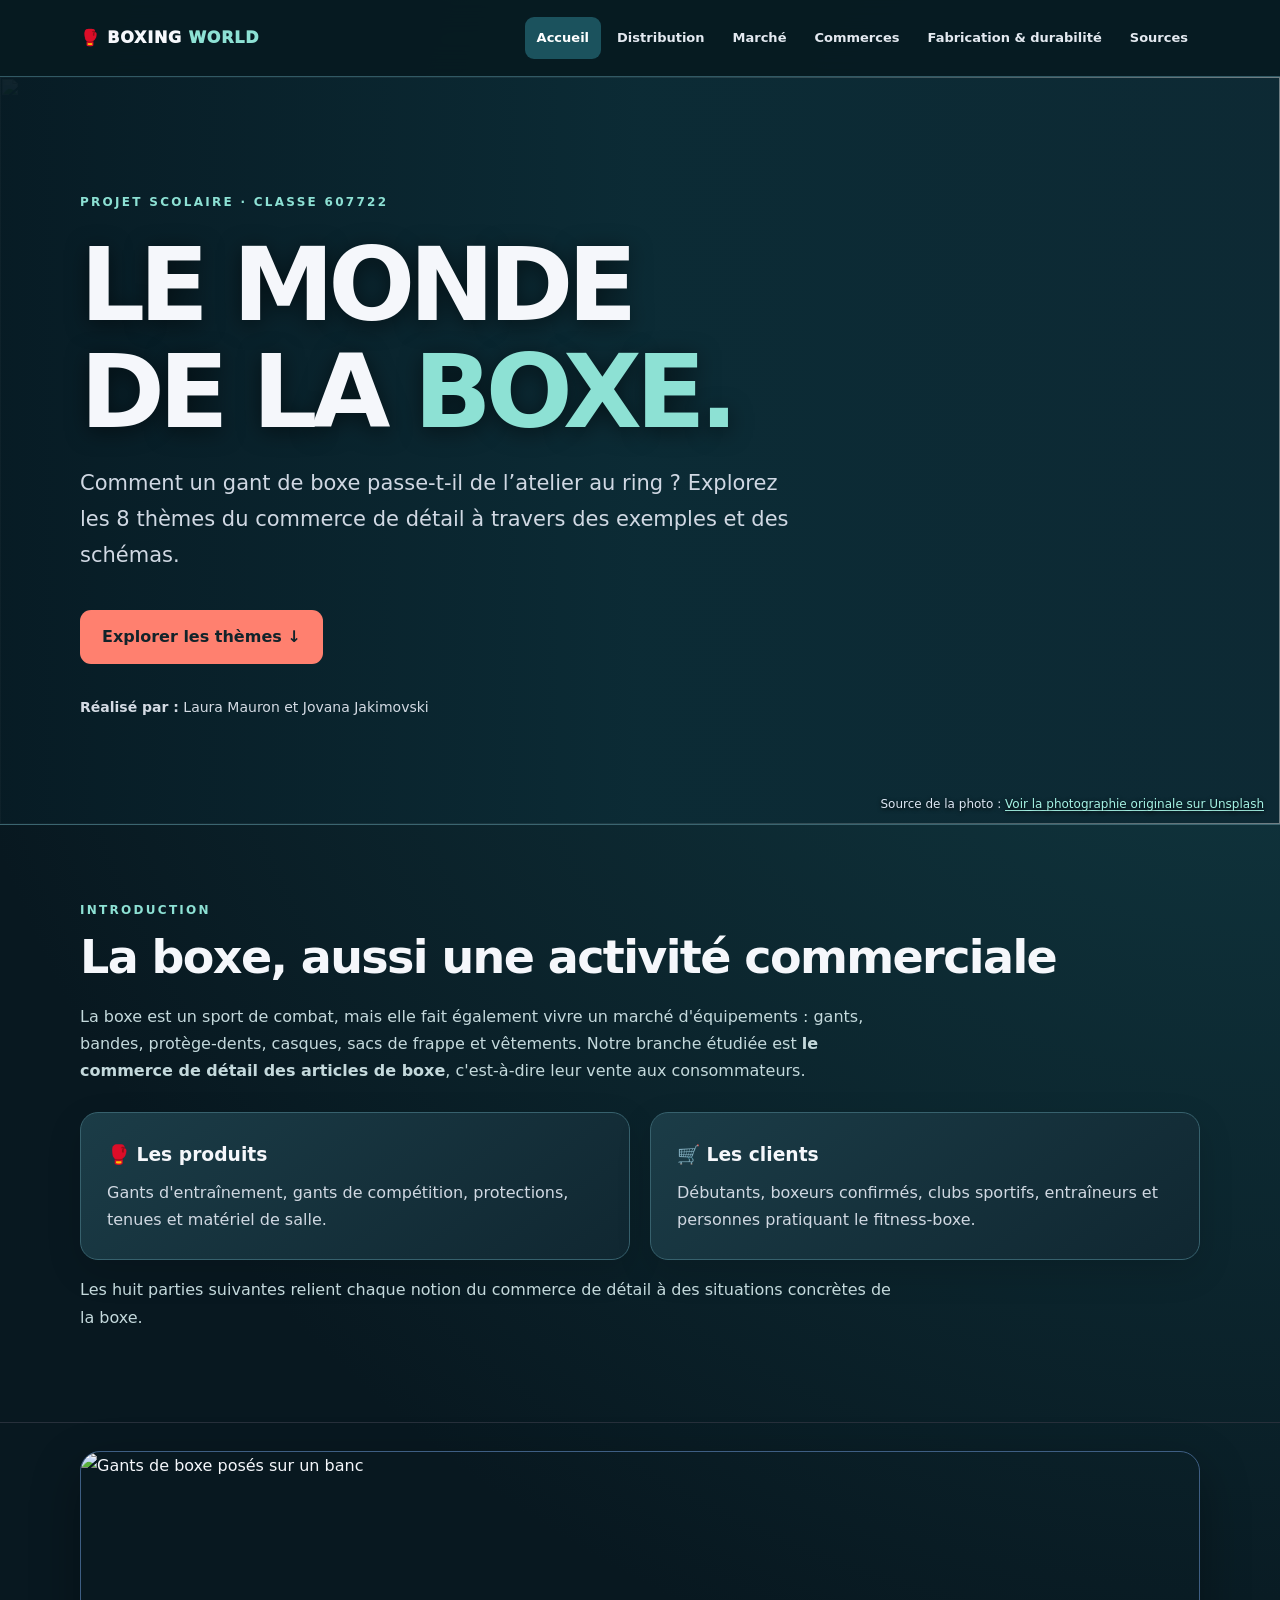
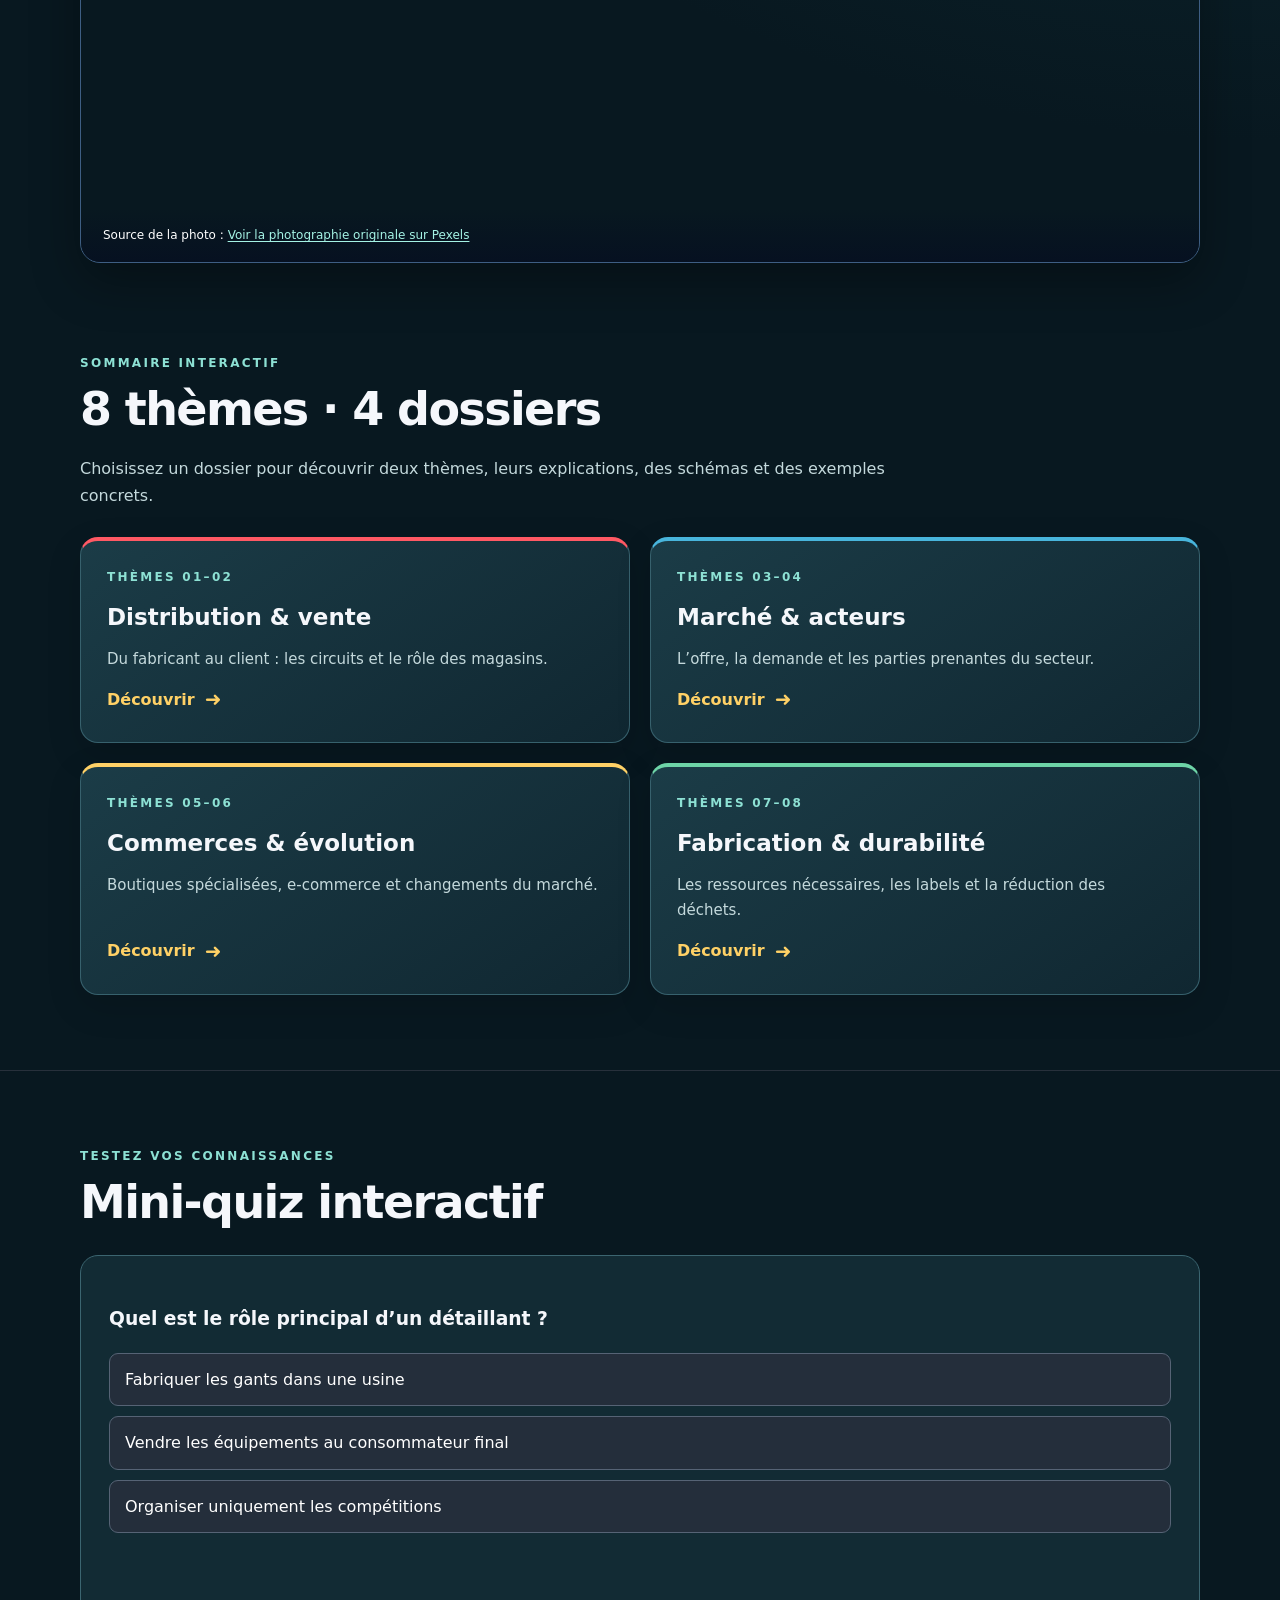
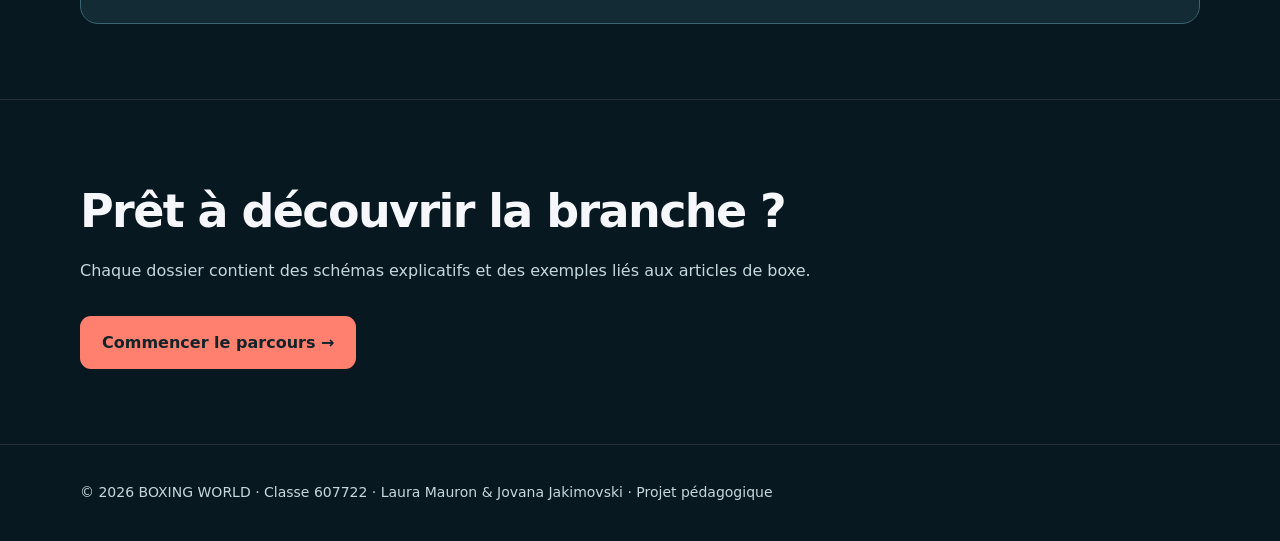
==== commit e97bdac1: "Add files via upload couleur" ====
--- a/index.html
+++ b/index.html
@@ -1,3 +1,3 @@
 <!DOCTYPE html>
 
-<html lang="fr"><head><meta charset="utf-8"/><meta content="width=device-width,initial-scale=1" name="viewport"/><meta content="Site pédagogique sur la boxe et les 8 thèmes du commerce de détail." name="description"/><meta content="#0a0d12" name="theme-color"/><title>Accueil | BOXING WORLD</title><link href="style.css" rel="stylesheet"/><script defer="" src="script.js"></script></head><body><header class="top"><nav aria-label="Navigation principale" class="nav wrap"><a class="logo" href="index.html">🥊 BOXING <span>WORLD</span></a><button aria-controls="links" aria-expanded="false" class="menu" id="menu">☰ Menu</button><div class="navlinks" id="links"><a aria-current="page" href="index.html">Accueil</a><a href="distribution.html">Distribution</a><a href="marche.html">Marché</a><a href="commerces.html">Commerces</a><a href="fabrication.html">Fabrication &amp; durabilité</a><a href="sources.html">Sources</a></div></nav></header><main><section class="hero photo-hero photo-hero-0"><div aria-hidden="true" class="hero-photo"><img alt="" loading="eager" src="https://images.unsplash.com/photo-1612179736716-d643f0bdcf4e?auto=format&amp;fit=crop&amp;w=1600&amp;q=85"/></div><div class="wrap"><div class="eyebrow">Projet scolaire · Classe 607722</div><h1>LE MONDE<br/>DE LA <span class="accent">BOXE.</span></h1><p>Comment un gant de boxe passe-t-il de l’atelier au ring ? Explorez les 8 thèmes du commerce de détail à travers des exemples et des schémas.</p><a class="btn" href="#explorer">Explorer les thèmes ↓</a><div class="meta"><strong>Réalisé par :</strong> Laura Mauron et Jovana Jakimovski</div></div><div class="photo-credit">Photo : <a href="https://www.pexels.com/" rel="noopener noreferrer" target="_blank">Pexels</a></div></section><section class="section reveal" id="plan"><div class="wrap"><div class="num">Introduction</div><h2>La boxe, aussi une activité commerciale</h2><p class="intro">La boxe est un sport de combat, mais elle fait également vivre un marché d'équipements : gants, bandes, protège-dents, casques, sacs de frappe et vêtements. Notre branche étudiée est <strong>le commerce de détail des articles de boxe</strong>, c'est-à-dire leur vente aux consommateurs.</p><div class="grid"><div class="card"><h3>🥊 Les produits</h3><p>Gants d'entraînement, gants de compétition, protections, tenues et matériel de salle.</p></div><div class="card"><h3>🛒 Les clients</h3><p>Débutants, boxeurs confirmés, clubs sportifs, entraîneurs et personnes pratiquant le fitness-boxe.</p></div></div><p class="intro">Les huit parties suivantes relient chaque notion du commerce de détail à des situations concrètes de la boxe.</p></div></section><figure class="editorial-photo reveal"><img alt="Gants de boxe posés sur un banc" decoding="async" loading="lazy" src="https://images.pexels.com/photos/6296118/pexels-photo-6296118.jpeg?auto=compress&amp;cs=tinysrgb&amp;w=1400"/><figcaption>Source de la photographie : <a href="https://www.pexels.com/" rel="noopener noreferrer" target="_blank">Pexels</a></figcaption></figure><section class="section reveal" id="explorer"><div class="wrap"><div class="num">Sommaire interactif</div><h2>8 thèmes · 4 dossiers</h2><p class="intro">Choisissez un dossier pour découvrir deux thèmes, leurs explications, des schémas et des exemples concrets.</p><div class="topicgrid"><a class="topic" href="distribution.html"><span class="num">Thèmes 01–02</span><strong>Distribution &amp; vente</strong><small>Du fabricant au client : les circuits et le rôle des magasins.</small><span class="arrowlink">Découvrir</span></a><a class="topic" href="marche.html"><span class="num">Thèmes 03–04</span><strong>Marché &amp; acteurs</strong><small>L’offre, la demande et les parties prenantes du secteur.</small><span class="arrowlink">Découvrir</span></a><a class="topic" href="commerces.html"><span class="num">Thèmes 05–06</span><strong>Commerces &amp; évolution</strong><small>Boutiques spécialisées, e-commerce et changements du marché.</small><span class="arrowlink">Découvrir</span></a><a class="topic" href="fabrication.html"><span class="num">Thèmes 07–08</span><strong>Fabrication &amp; durabilité</strong><small>Les ressources nécessaires, les labels et la réduction des déchets.</small><span class="arrowlink">Découvrir</span></a></div></div></section><section class="section reveal"><div class="wrap"><div class="num">Testez vos connaissances</div><h2>Mini-quiz interactif</h2><div class="quiz" id="quiz"><h3>Quel est le rôle principal d’un détaillant ?</h3><button data-correct="false">Fabriquer les gants dans une usine</button><button data-correct="true">Vendre les équipements au consommateur final</button><button data-correct="false">Organiser uniquement les compétitions</button><p aria-live="polite" class="quiz-result" role="status"></p></div></div></section><section class="section"><div class="wrap"><h2>Prêt à découvrir la branche ?</h2><p class="intro">Chaque dossier contient des schémas explicatifs et des exemples liés aux articles de boxe.</p><a class="btn" href="distribution.html">Commencer le parcours →</a></div></section></main><footer class="footer"><div class="wrap">© <span class="year">2026</span> BOXING WORLD · Classe 607722 · Laura Mauron &amp; Jovana Jakimovski · Projet pédagogique</div></footer></body></html>+<html lang="fr"><head><meta charset="utf-8"/><meta content="width=device-width,initial-scale=1" name="viewport"/><meta content="Site pédagogique sur la boxe et les 8 thèmes du commerce de détail." name="description"/><meta content="#0a0d12" name="theme-color"/><title>Accueil | BOXING WORLD</title><link href="style.css" rel="stylesheet"/><script defer="" src="script.js"></script></head><body><header class="top"><nav aria-label="Navigation principale" class="nav wrap"><a class="logo" href="index.html">🥊 BOXING <span>WORLD</span></a><button aria-controls="links" aria-expanded="false" class="menu" id="menu">☰ Menu</button><div class="navlinks" id="links"><a aria-current="page" href="index.html">Accueil</a><a href="distribution.html">Distribution</a><a href="marche.html">Marché</a><a href="commerces.html">Commerces</a><a href="fabrication.html">Fabrication &amp; durabilité</a><a href="sources.html">Sources</a></div></nav></header><main><section class="hero photo-hero photo-hero-0"><div aria-hidden="true" class="hero-photo"><img alt="" loading="eager" src="https://images.unsplash.com/photo-1612179736716-d643f0bdcf4e?auto=format&amp;fit=crop&amp;w=1600&amp;q=85"/></div><div class="wrap"><div class="eyebrow">Projet scolaire · Classe 607722</div><h1>LE MONDE<br/>DE LA <span class="accent">BOXE.</span></h1><p>Comment un gant de boxe passe-t-il de l’atelier au ring ? Explorez les 8 thèmes du commerce de détail à travers des exemples et des schémas.</p><a class="btn" href="#explorer">Explorer les thèmes ↓</a><div class="meta"><strong>Réalisé par :</strong> Laura Mauron et Jovana Jakimovski</div></div><div class="photo-credit">Source de la photo : <a href="https://images.unsplash.com/photo-1612179736716-d643f0bdcf4e?auto=format&amp;fit=crop&amp;w=1600&amp;q=85" rel="noopener noreferrer" target="_blank">Voir la photographie originale sur Unsplash</a></div></section><section class="section reveal" id="plan"><div class="wrap"><div class="num">Introduction</div><h2>La boxe, aussi une activité commerciale</h2><p class="intro">La boxe est un sport de combat, mais elle fait également vivre un marché d'équipements : gants, bandes, protège-dents, casques, sacs de frappe et vêtements. Notre branche étudiée est <strong>le commerce de détail des articles de boxe</strong>, c'est-à-dire leur vente aux consommateurs.</p><div class="grid"><div class="card"><h3>🥊 Les produits</h3><p>Gants d'entraînement, gants de compétition, protections, tenues et matériel de salle.</p></div><div class="card"><h3>🛒 Les clients</h3><p>Débutants, boxeurs confirmés, clubs sportifs, entraîneurs et personnes pratiquant le fitness-boxe.</p></div></div><p class="intro">Les huit parties suivantes relient chaque notion du commerce de détail à des situations concrètes de la boxe.</p></div></section><figure class="editorial-photo reveal"><img alt="Gants de boxe posés sur un banc" decoding="async" loading="lazy" src="https://images.pexels.com/photos/6296118/pexels-photo-6296118.jpeg?auto=compress&amp;cs=tinysrgb&amp;w=1400"/><figcaption>Source de la photo : <a href="https://images.pexels.com/photos/6296118/pexels-photo-6296118.jpeg?auto=compress&amp;cs=tinysrgb&amp;w=1400" rel="noopener noreferrer" target="_blank">Voir la photographie originale sur Pexels</a></figcaption></figure><section class="section reveal" id="explorer"><div class="wrap"><div class="num">Sommaire interactif</div><h2>8 thèmes · 4 dossiers</h2><p class="intro">Choisissez un dossier pour découvrir deux thèmes, leurs explications, des schémas et des exemples concrets.</p><div class="topicgrid"><a class="topic" href="distribution.html"><span class="num">Thèmes 01–02</span><strong>Distribution &amp; vente</strong><small>Du fabricant au client : les circuits et le rôle des magasins.</small><span class="arrowlink">Découvrir</span></a><a class="topic" href="marche.html"><span class="num">Thèmes 03–04</span><strong>Marché &amp; acteurs</strong><small>L’offre, la demande et les parties prenantes du secteur.</small><span class="arrowlink">Découvrir</span></a><a class="topic" href="commerces.html"><span class="num">Thèmes 05–06</span><strong>Commerces &amp; évolution</strong><small>Boutiques spécialisées, e-commerce et changements du marché.</small><span class="arrowlink">Découvrir</span></a><a class="topic" href="fabrication.html"><span class="num">Thèmes 07–08</span><strong>Fabrication &amp; durabilité</strong><small>Les ressources nécessaires, les labels et la réduction des déchets.</small><span class="arrowlink">Découvrir</span></a></div></div></section><section class="section reveal"><div class="wrap"><div class="num">Testez vos connaissances</div><h2>Mini-quiz interactif</h2><div class="quiz" id="quiz"><h3>Quel est le rôle principal d’un détaillant ?</h3><button data-correct="false">Fabriquer les gants dans une usine</button><button data-correct="true">Vendre les équipements au consommateur final</button><button data-correct="false">Organiser uniquement les compétitions</button><p aria-live="polite" class="quiz-result" role="status"></p></div></div></section><section class="section"><div class="wrap"><h2>Prêt à découvrir la branche ?</h2><p class="intro">Chaque dossier contient des schémas explicatifs et des exemples liés aux articles de boxe.</p><a class="btn" href="distribution.html">Commencer le parcours →</a></div></section></main><footer class="footer"><div class="wrap">© <span class="year">2026</span> BOXING WORLD · Classe 607722 · Laura Mauron &amp; Jovana Jakimovski · Projet pédagogique</div></footer></body></html>
--- a/style.css
+++ b/style.css
@@ -13,3 +13,34 @@
 
 /* V5 : schémas pédagogiques et sources contextualisées */
 .v5-credit{font-size:.79rem!important;color:#aab7c9!important;line-height:1.55;margin:12px 0 4px!important}.v5-credit a{color:#8dc9ff;text-decoration:underline}.v5-stake-visual,.v5-form-diagram{background:linear-gradient(140deg,#13243b,#0e1829);border:1px solid #34485f;border-radius:18px;padding:clamp(14px,3vw,26px);margin-top:15px}.v5-stake-hub,.v5-form-top{background:#146bb2;border-radius:12px;padding:16px;text-align:center;color:#fff;font-weight:850;letter-spacing:.035em;box-shadow:0 8px 22px #0003}.v5-stake-grid{display:grid;grid-template-columns:repeat(3,minmax(0,1fr));gap:12px;margin-top:25px}.v5-stake{position:relative;border-radius:12px;padding:15px;min-height:135px;color:white!important;border-top:4px solid #ffffff45;background:#293e5b}.v5-stake:before{content:'↓';position:absolute;top:-28px;left:50%;font-size:19px;color:#8bb7e2}.v5-stake h3{color:#fff!important;margin:0 0 8px!important;font-size:1.05rem}.v5-stake p{color:#f2f4fa!important;font-size:.85rem;line-height:1.5;margin:0!important}.v5-s1{background:#9b216c}.v5-s2{background:#aa572a}.v5-s3{background:#913a39}.v5-s4{background:#477c34}.v5-s5{background:#485a78}.v5-s6{background:#743e85}.v5-s7{background:#253d6b}.v5-form-top{background:#a94d29}.v5-form-grid{display:grid;grid-template-columns:repeat(3,minmax(0,1fr));gap:12px;margin-top:26px}.v5-form-card{position:relative;border-radius:12px;padding:18px;background:#145b96;color:#fff;border-top:4px solid #51b5ef}.v5-form-card:before{content:'↓';position:absolute;top:-29px;left:50%;font-size:19px;color:#8bb7e2}.v5-form-num{display:inline-block;font-size:.8rem;color:#d4e7ff;font-weight:800;margin-bottom:9px}.v5-form-card h3{font-size:1.05rem;color:white!important;margin:0 0 10px!important}.v5-form-card p{font-size:.88rem;line-height:1.55;color:#f0f5ff!important;margin:0!important}.v5-explain{margin:26px 0 12px;padding:22px;background:#142034;border:1px solid #34455f;border-radius:16px}.v5-explain h3{margin:0 0 15px!important}.v5-explain-item{border-top:1px solid #35465c;padding:12px 0}.v5-explain-item strong{color:#f6c17b}.v5-explain-item p{margin:5px 0 0!important;line-height:1.65}.editorial-photo figcaption a,.photo-credit a{color:inherit;text-decoration:underline}@media(max-width:720px){.v5-stake-grid{grid-template-columns:repeat(2,minmax(0,1fr))}.v5-form-grid{grid-template-columns:1fr}.v5-stake{min-height:0}.v5-form-card:before{left:22px}.v5-explain{padding:15px}}@media(max-width:390px){.v5-stake-grid{grid-template-columns:1fr}}
+
+/* V6 — palette bleu pétrole, turquoise et corail, avec crédits photo précis */
+:root{--bg:#081820;--surface:#122b34;--surface2:#1a3d48;--red:#ff806f;--gold:#8de1d4;--line:#3b6570;--muted:#c4d9dc}
+body{background:radial-gradient(circle at 100% 10%,#123d46 0,transparent 38%),var(--bg)}
+.top{background:#071b21f2;border-bottom-color:#315964}
+.logo span,.accent,.eyebrow,.num{color:#8de1d4}
+.navlinks a[aria-current=page]{background:#1b525d}
+.navlinks a:hover{background:#215c67}
+.hero,.pagehero{background:#102a34}
+.photo-hero:before{background:linear-gradient(90deg,#071b24f5 0%,#0b2b35e6 50%,#0a293475 100%)}
+.btn{background:#ff806f;color:#12232a}.btn:hover{background:#ffab96}
+.card,.topic{background:linear-gradient(145deg,#1b3c47,#102731);border-color:#37616d}
+.card:hover,.topic:hover{border-color:#8de1d4}
+.diagram{background:#0d2933;border-color:#376570}
+.diagram svg .node{fill:#1e4854;stroke:#ff9c89}
+.diagram svg .mutednode{fill:#20545c;stroke:#8de1d4}
+.diagram svg .edge{stroke:#8de1d4}
+.example{background:#21343c;border-left-color:#ff9a80}.example strong{color:#ffb09a}
+.v5-stake-visual,.v5-form-diagram{background:linear-gradient(140deg,#123640,#0b2029);border-color:#35616b}
+.v5-stake-hub,.v5-form-top{background:#167b85}
+.v5-form-card{background:#195663;border-top-color:#8de1d4}
+.v5-form-top{background:#b75e52}
+.v5-explain{background:#112e38;border-color:#38606a}
+.v5-explain-item strong{color:#8de1d4}
+.v5-credit a,.diagram-source a{color:#8de1d4}
+.photo-credit,.editorial-photo figcaption,.image-source-credit{font-size:12px}
+.photo-credit a,.editorial-photo figcaption a,.image-source-credit a{color:#a5f3e5;text-decoration:underline;text-underline-offset:2px}
+.image-source-credit{margin:7px 0 16px;color:#c4d9dc}
+/* Remove decorative arrows that looked disconnected from diagram boxes */
+.v5-stake:before,.v5-form-card:before,.stakeholder-card:before{content:none!important}
+.v5-stake-grid,.v5-form-grid{margin-top:15px}
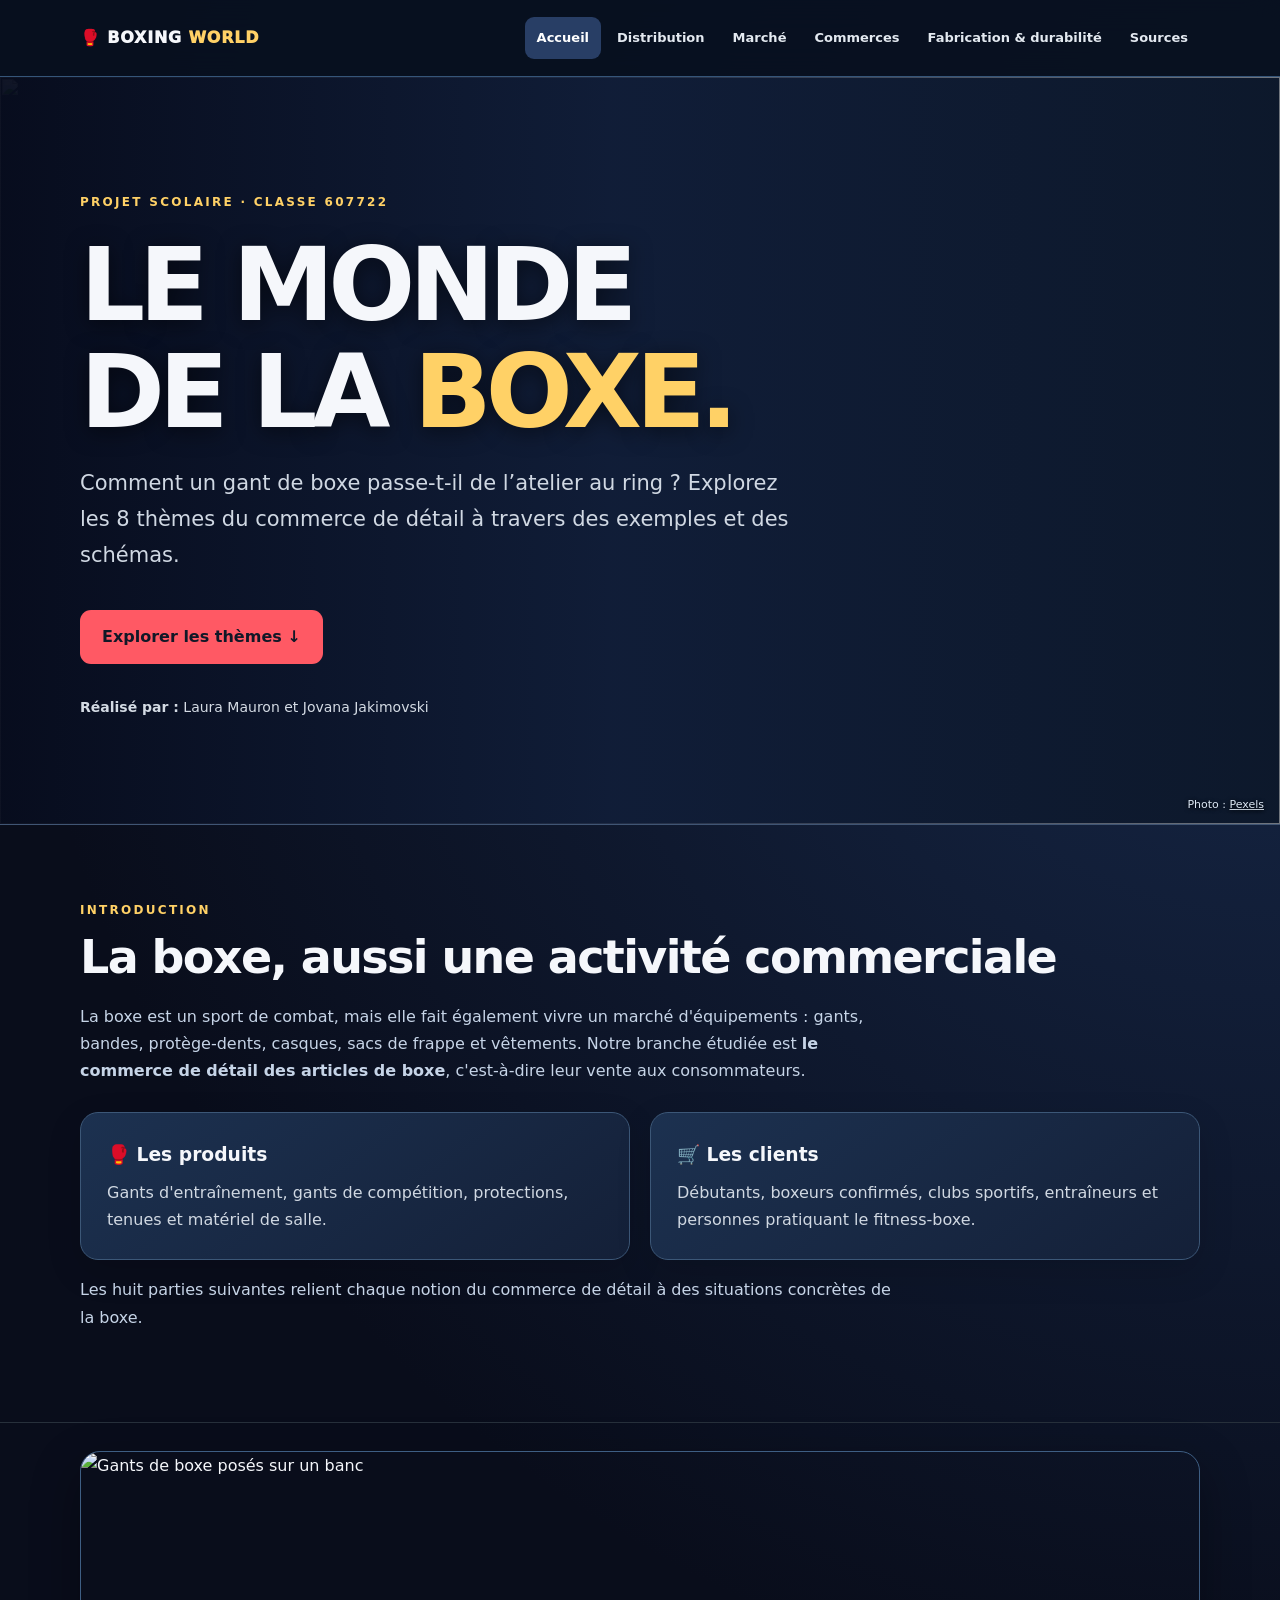
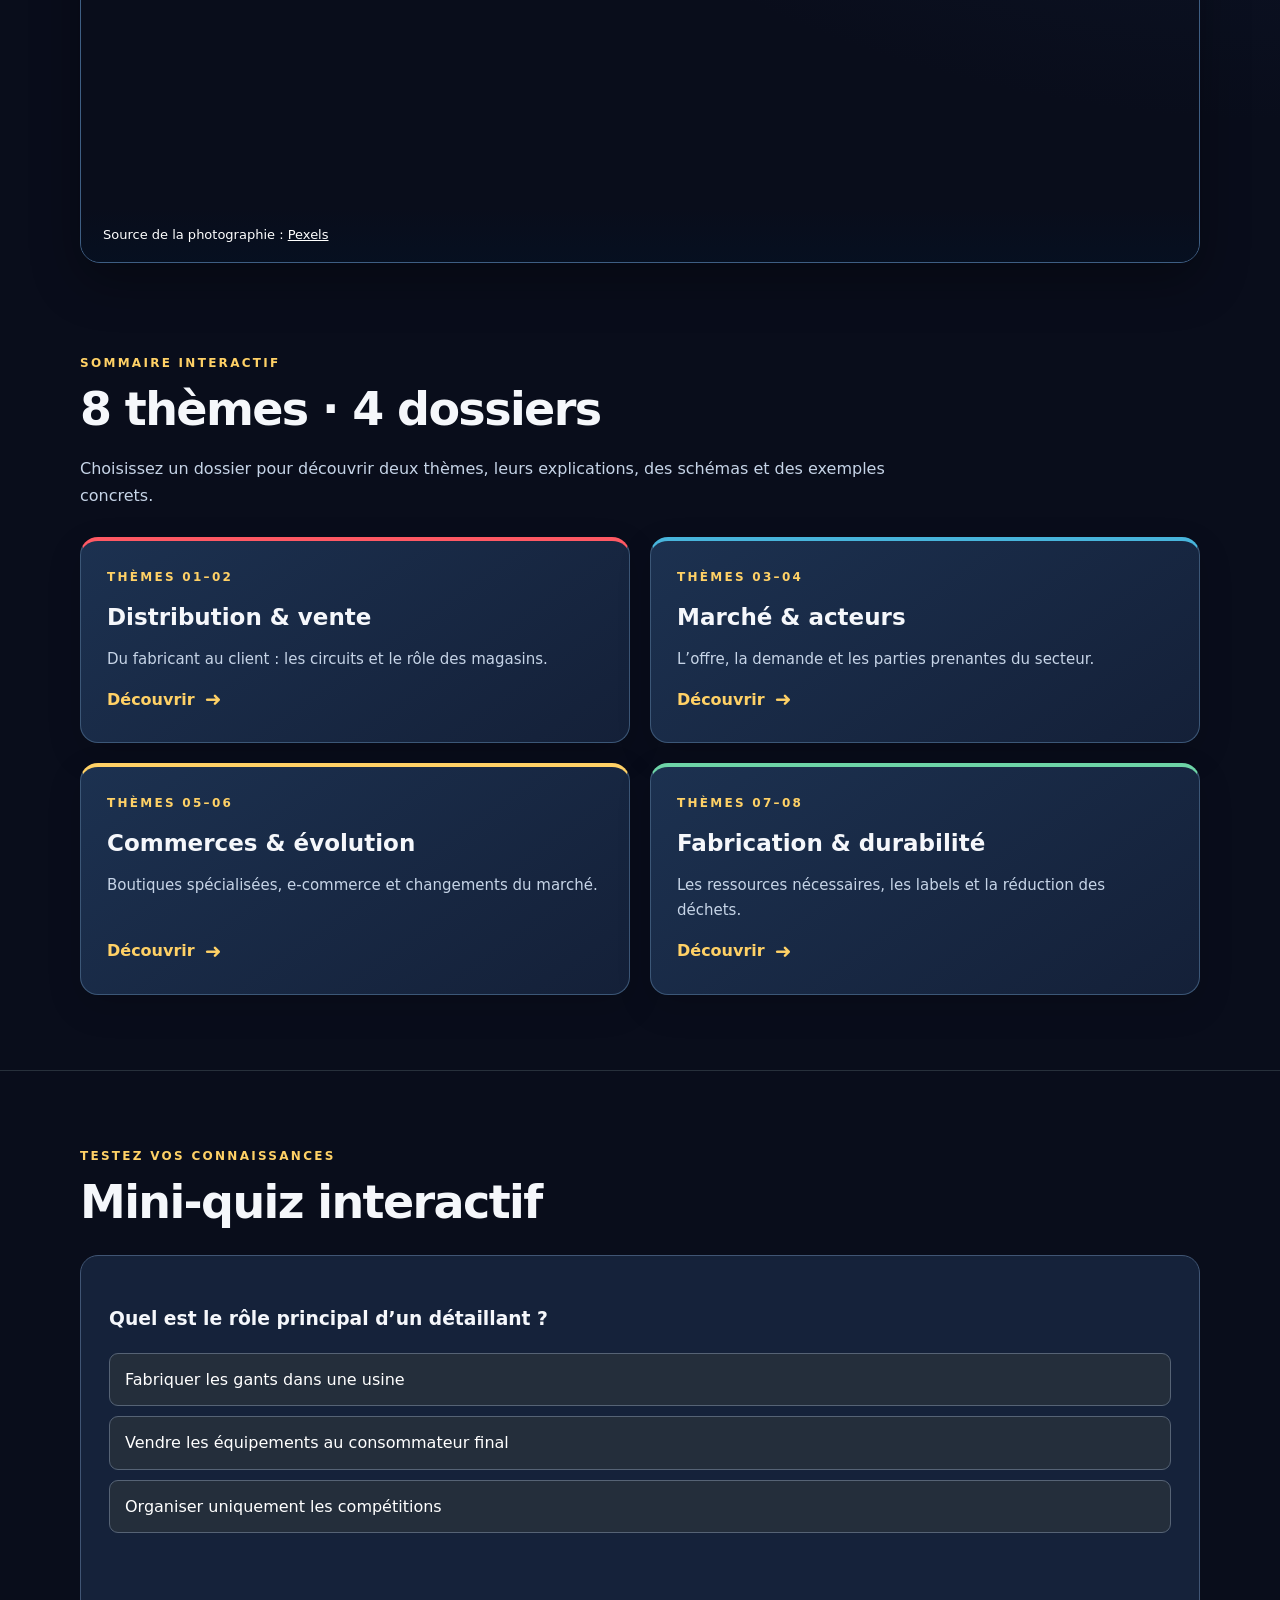
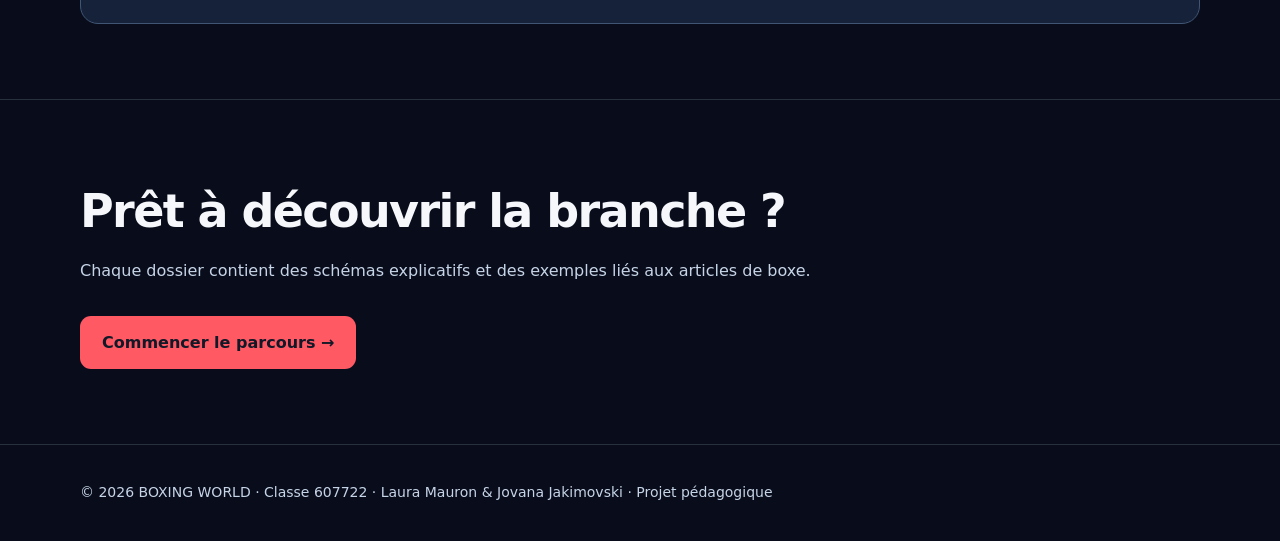
==== commit c628b69b: "Add files via upload source" ====
--- a/index.html
+++ b/index.html
@@ -1,3 +1,3 @@
 <!DOCTYPE html>
 
-<html lang="fr"><head><meta charset="utf-8"/><meta content="width=device-width,initial-scale=1" name="viewport"/><meta content="Site pédagogique sur la boxe et les 8 thèmes du commerce de détail." name="description"/><meta content="#0a0d12" name="theme-color"/><title>Accueil | BOXING WORLD</title><link href="style.css" rel="stylesheet"/><script defer="" src="script.js"></script></head><body><header class="top"><nav aria-label="Navigation principale" class="nav wrap"><a class="logo" href="index.html">🥊 BOXING <span>WORLD</span></a><button aria-controls="links" aria-expanded="false" class="menu" id="menu">☰ Menu</button><div class="navlinks" id="links"><a aria-current="page" href="index.html">Accueil</a><a href="distribution.html">Distribution</a><a href="marche.html">Marché</a><a href="commerces.html">Commerces</a><a href="fabrication.html">Fabrication &amp; durabilité</a><a href="sources.html">Sources</a></div></nav></header><main><section class="hero photo-hero photo-hero-0"><div aria-hidden="true" class="hero-photo"><img alt="" loading="eager" src="https://images.unsplash.com/photo-1612179736716-d643f0bdcf4e?auto=format&amp;fit=crop&amp;w=1600&amp;q=85"/></div><div class="wrap"><div class="eyebrow">Projet scolaire · Classe 607722</div><h1>LE MONDE<br/>DE LA <span class="accent">BOXE.</span></h1><p>Comment un gant de boxe passe-t-il de l’atelier au ring ? Explorez les 8 thèmes du commerce de détail à travers des exemples et des schémas.</p><a class="btn" href="#explorer">Explorer les thèmes ↓</a><div class="meta"><strong>Réalisé par :</strong> Laura Mauron et Jovana Jakimovski</div></div><div class="photo-credit">Source de la photo : <a href="https://images.unsplash.com/photo-1612179736716-d643f0bdcf4e?auto=format&amp;fit=crop&amp;w=1600&amp;q=85" rel="noopener noreferrer" target="_blank">Voir la photographie originale sur Unsplash</a></div></section><section class="section reveal" id="plan"><div class="wrap"><div class="num">Introduction</div><h2>La boxe, aussi une activité commerciale</h2><p class="intro">La boxe est un sport de combat, mais elle fait également vivre un marché d'équipements : gants, bandes, protège-dents, casques, sacs de frappe et vêtements. Notre branche étudiée est <strong>le commerce de détail des articles de boxe</strong>, c'est-à-dire leur vente aux consommateurs.</p><div class="grid"><div class="card"><h3>🥊 Les produits</h3><p>Gants d'entraînement, gants de compétition, protections, tenues et matériel de salle.</p></div><div class="card"><h3>🛒 Les clients</h3><p>Débutants, boxeurs confirmés, clubs sportifs, entraîneurs et personnes pratiquant le fitness-boxe.</p></div></div><p class="intro">Les huit parties suivantes relient chaque notion du commerce de détail à des situations concrètes de la boxe.</p></div></section><figure class="editorial-photo reveal"><img alt="Gants de boxe posés sur un banc" decoding="async" loading="lazy" src="https://images.pexels.com/photos/6296118/pexels-photo-6296118.jpeg?auto=compress&amp;cs=tinysrgb&amp;w=1400"/><figcaption>Source de la photo : <a href="https://images.pexels.com/photos/6296118/pexels-photo-6296118.jpeg?auto=compress&amp;cs=tinysrgb&amp;w=1400" rel="noopener noreferrer" target="_blank">Voir la photographie originale sur Pexels</a></figcaption></figure><section class="section reveal" id="explorer"><div class="wrap"><div class="num">Sommaire interactif</div><h2>8 thèmes · 4 dossiers</h2><p class="intro">Choisissez un dossier pour découvrir deux thèmes, leurs explications, des schémas et des exemples concrets.</p><div class="topicgrid"><a class="topic" href="distribution.html"><span class="num">Thèmes 01–02</span><strong>Distribution &amp; vente</strong><small>Du fabricant au client : les circuits et le rôle des magasins.</small><span class="arrowlink">Découvrir</span></a><a class="topic" href="marche.html"><span class="num">Thèmes 03–04</span><strong>Marché &amp; acteurs</strong><small>L’offre, la demande et les parties prenantes du secteur.</small><span class="arrowlink">Découvrir</span></a><a class="topic" href="commerces.html"><span class="num">Thèmes 05–06</span><strong>Commerces &amp; évolution</strong><small>Boutiques spécialisées, e-commerce et changements du marché.</small><span class="arrowlink">Découvrir</span></a><a class="topic" href="fabrication.html"><span class="num">Thèmes 07–08</span><strong>Fabrication &amp; durabilité</strong><small>Les ressources nécessaires, les labels et la réduction des déchets.</small><span class="arrowlink">Découvrir</span></a></div></div></section><section class="section reveal"><div class="wrap"><div class="num">Testez vos connaissances</div><h2>Mini-quiz interactif</h2><div class="quiz" id="quiz"><h3>Quel est le rôle principal d’un détaillant ?</h3><button data-correct="false">Fabriquer les gants dans une usine</button><button data-correct="true">Vendre les équipements au consommateur final</button><button data-correct="false">Organiser uniquement les compétitions</button><p aria-live="polite" class="quiz-result" role="status"></p></div></div></section><section class="section"><div class="wrap"><h2>Prêt à découvrir la branche ?</h2><p class="intro">Chaque dossier contient des schémas explicatifs et des exemples liés aux articles de boxe.</p><a class="btn" href="distribution.html">Commencer le parcours →</a></div></section></main><footer class="footer"><div class="wrap">© <span class="year">2026</span> BOXING WORLD · Classe 607722 · Laura Mauron &amp; Jovana Jakimovski · Projet pédagogique</div></footer></body></html>+<html lang="fr"><head><meta charset="utf-8"/><meta content="width=device-width,initial-scale=1" name="viewport"/><meta content="Site pédagogique sur la boxe et les 8 thèmes du commerce de détail." name="description"/><meta content="#0a0d12" name="theme-color"/><title>Accueil | BOXING WORLD</title><link href="style.css" rel="stylesheet"/><script defer="" src="script.js"></script></head><body><header class="top"><nav aria-label="Navigation principale" class="nav wrap"><a class="logo" href="index.html">🥊 BOXING <span>WORLD</span></a><button aria-controls="links" aria-expanded="false" class="menu" id="menu">☰ Menu</button><div class="navlinks" id="links"><a aria-current="page" href="index.html">Accueil</a><a href="distribution.html">Distribution</a><a href="marche.html">Marché</a><a href="commerces.html">Commerces</a><a href="fabrication.html">Fabrication &amp; durabilité</a><a href="sources.html">Sources</a></div></nav></header><main><section class="hero photo-hero photo-hero-0"><div aria-hidden="true" class="hero-photo"><img alt="" loading="eager" src="https://images.unsplash.com/photo-1612179736716-d643f0bdcf4e?auto=format&amp;fit=crop&amp;w=1600&amp;q=85"/></div><div class="wrap"><div class="eyebrow">Projet scolaire · Classe 607722</div><h1>LE MONDE<br/>DE LA <span class="accent">BOXE.</span></h1><p>Comment un gant de boxe passe-t-il de l’atelier au ring ? Explorez les 8 thèmes du commerce de détail à travers des exemples et des schémas.</p><a class="btn" href="#explorer">Explorer les thèmes ↓</a><div class="meta"><strong>Réalisé par :</strong> Laura Mauron et Jovana Jakimovski</div></div><div class="photo-credit">Photo : <a href="https://www.pexels.com/" rel="noopener noreferrer" target="_blank">Pexels</a></div></section><section class="section reveal" id="plan"><div class="wrap"><div class="num">Introduction</div><h2>La boxe, aussi une activité commerciale</h2><p class="intro">La boxe est un sport de combat, mais elle fait également vivre un marché d'équipements : gants, bandes, protège-dents, casques, sacs de frappe et vêtements. Notre branche étudiée est <strong>le commerce de détail des articles de boxe</strong>, c'est-à-dire leur vente aux consommateurs.</p><div class="grid"><div class="card"><h3>🥊 Les produits</h3><p>Gants d'entraînement, gants de compétition, protections, tenues et matériel de salle.</p></div><div class="card"><h3>🛒 Les clients</h3><p>Débutants, boxeurs confirmés, clubs sportifs, entraîneurs et personnes pratiquant le fitness-boxe.</p></div></div><p class="intro">Les huit parties suivantes relient chaque notion du commerce de détail à des situations concrètes de la boxe.</p></div></section><figure class="editorial-photo reveal"><img alt="Gants de boxe posés sur un banc" decoding="async" loading="lazy" src="https://images.pexels.com/photos/6296118/pexels-photo-6296118.jpeg?auto=compress&amp;cs=tinysrgb&amp;w=1400"/><figcaption>Source de la photographie : <a href="https://www.pexels.com/" rel="noopener noreferrer" target="_blank">Pexels</a></figcaption></figure><section class="section reveal" id="explorer"><div class="wrap"><div class="num">Sommaire interactif</div><h2>8 thèmes · 4 dossiers</h2><p class="intro">Choisissez un dossier pour découvrir deux thèmes, leurs explications, des schémas et des exemples concrets.</p><div class="topicgrid"><a class="topic" href="distribution.html"><span class="num">Thèmes 01–02</span><strong>Distribution &amp; vente</strong><small>Du fabricant au client : les circuits et le rôle des magasins.</small><span class="arrowlink">Découvrir</span></a><a class="topic" href="marche.html"><span class="num">Thèmes 03–04</span><strong>Marché &amp; acteurs</strong><small>L’offre, la demande et les parties prenantes du secteur.</small><span class="arrowlink">Découvrir</span></a><a class="topic" href="commerces.html"><span class="num">Thèmes 05–06</span><strong>Commerces &amp; évolution</strong><small>Boutiques spécialisées, e-commerce et changements du marché.</small><span class="arrowlink">Découvrir</span></a><a class="topic" href="fabrication.html"><span class="num">Thèmes 07–08</span><strong>Fabrication &amp; durabilité</strong><small>Les ressources nécessaires, les labels et la réduction des déchets.</small><span class="arrowlink">Découvrir</span></a></div></div></section><section class="section reveal"><div class="wrap"><div class="num">Testez vos connaissances</div><h2>Mini-quiz interactif</h2><div class="quiz" id="quiz"><h3>Quel est le rôle principal d’un détaillant ?</h3><button data-correct="false">Fabriquer les gants dans une usine</button><button data-correct="true">Vendre les équipements au consommateur final</button><button data-correct="false">Organiser uniquement les compétitions</button><p aria-live="polite" class="quiz-result" role="status"></p></div></div></section><section class="section"><div class="wrap"><h2>Prêt à découvrir la branche ?</h2><p class="intro">Chaque dossier contient des schémas explicatifs et des exemples liés aux articles de boxe.</p><a class="btn" href="distribution.html">Commencer le parcours →</a></div></section></main><footer class="footer"><div class="wrap">© <span class="year">2026</span> BOXING WORLD · Classe 607722 · Laura Mauron &amp; Jovana Jakimovski · Projet pédagogique</div></footer></body></html>
--- a/style.css
+++ b/style.css
@@ -13,34 +13,3 @@
 
 /* V5 : schémas pédagogiques et sources contextualisées */
 .v5-credit{font-size:.79rem!important;color:#aab7c9!important;line-height:1.55;margin:12px 0 4px!important}.v5-credit a{color:#8dc9ff;text-decoration:underline}.v5-stake-visual,.v5-form-diagram{background:linear-gradient(140deg,#13243b,#0e1829);border:1px solid #34485f;border-radius:18px;padding:clamp(14px,3vw,26px);margin-top:15px}.v5-stake-hub,.v5-form-top{background:#146bb2;border-radius:12px;padding:16px;text-align:center;color:#fff;font-weight:850;letter-spacing:.035em;box-shadow:0 8px 22px #0003}.v5-stake-grid{display:grid;grid-template-columns:repeat(3,minmax(0,1fr));gap:12px;margin-top:25px}.v5-stake{position:relative;border-radius:12px;padding:15px;min-height:135px;color:white!important;border-top:4px solid #ffffff45;background:#293e5b}.v5-stake:before{content:'↓';position:absolute;top:-28px;left:50%;font-size:19px;color:#8bb7e2}.v5-stake h3{color:#fff!important;margin:0 0 8px!important;font-size:1.05rem}.v5-stake p{color:#f2f4fa!important;font-size:.85rem;line-height:1.5;margin:0!important}.v5-s1{background:#9b216c}.v5-s2{background:#aa572a}.v5-s3{background:#913a39}.v5-s4{background:#477c34}.v5-s5{background:#485a78}.v5-s6{background:#743e85}.v5-s7{background:#253d6b}.v5-form-top{background:#a94d29}.v5-form-grid{display:grid;grid-template-columns:repeat(3,minmax(0,1fr));gap:12px;margin-top:26px}.v5-form-card{position:relative;border-radius:12px;padding:18px;background:#145b96;color:#fff;border-top:4px solid #51b5ef}.v5-form-card:before{content:'↓';position:absolute;top:-29px;left:50%;font-size:19px;color:#8bb7e2}.v5-form-num{display:inline-block;font-size:.8rem;color:#d4e7ff;font-weight:800;margin-bottom:9px}.v5-form-card h3{font-size:1.05rem;color:white!important;margin:0 0 10px!important}.v5-form-card p{font-size:.88rem;line-height:1.55;color:#f0f5ff!important;margin:0!important}.v5-explain{margin:26px 0 12px;padding:22px;background:#142034;border:1px solid #34455f;border-radius:16px}.v5-explain h3{margin:0 0 15px!important}.v5-explain-item{border-top:1px solid #35465c;padding:12px 0}.v5-explain-item strong{color:#f6c17b}.v5-explain-item p{margin:5px 0 0!important;line-height:1.65}.editorial-photo figcaption a,.photo-credit a{color:inherit;text-decoration:underline}@media(max-width:720px){.v5-stake-grid{grid-template-columns:repeat(2,minmax(0,1fr))}.v5-form-grid{grid-template-columns:1fr}.v5-stake{min-height:0}.v5-form-card:before{left:22px}.v5-explain{padding:15px}}@media(max-width:390px){.v5-stake-grid{grid-template-columns:1fr}}
-
-/* V6 — palette bleu pétrole, turquoise et corail, avec crédits photo précis */
-:root{--bg:#081820;--surface:#122b34;--surface2:#1a3d48;--red:#ff806f;--gold:#8de1d4;--line:#3b6570;--muted:#c4d9dc}
-body{background:radial-gradient(circle at 100% 10%,#123d46 0,transparent 38%),var(--bg)}
-.top{background:#071b21f2;border-bottom-color:#315964}
-.logo span,.accent,.eyebrow,.num{color:#8de1d4}
-.navlinks a[aria-current=page]{background:#1b525d}
-.navlinks a:hover{background:#215c67}
-.hero,.pagehero{background:#102a34}
-.photo-hero:before{background:linear-gradient(90deg,#071b24f5 0%,#0b2b35e6 50%,#0a293475 100%)}
-.btn{background:#ff806f;color:#12232a}.btn:hover{background:#ffab96}
-.card,.topic{background:linear-gradient(145deg,#1b3c47,#102731);border-color:#37616d}
-.card:hover,.topic:hover{border-color:#8de1d4}
-.diagram{background:#0d2933;border-color:#376570}
-.diagram svg .node{fill:#1e4854;stroke:#ff9c89}
-.diagram svg .mutednode{fill:#20545c;stroke:#8de1d4}
-.diagram svg .edge{stroke:#8de1d4}
-.example{background:#21343c;border-left-color:#ff9a80}.example strong{color:#ffb09a}
-.v5-stake-visual,.v5-form-diagram{background:linear-gradient(140deg,#123640,#0b2029);border-color:#35616b}
-.v5-stake-hub,.v5-form-top{background:#167b85}
-.v5-form-card{background:#195663;border-top-color:#8de1d4}
-.v5-form-top{background:#b75e52}
-.v5-explain{background:#112e38;border-color:#38606a}
-.v5-explain-item strong{color:#8de1d4}
-.v5-credit a,.diagram-source a{color:#8de1d4}
-.photo-credit,.editorial-photo figcaption,.image-source-credit{font-size:12px}
-.photo-credit a,.editorial-photo figcaption a,.image-source-credit a{color:#a5f3e5;text-decoration:underline;text-underline-offset:2px}
-.image-source-credit{margin:7px 0 16px;color:#c4d9dc}
-/* Remove decorative arrows that looked disconnected from diagram boxes */
-.v5-stake:before,.v5-form-card:before,.stakeholder-card:before{content:none!important}
-.v5-stake-grid,.v5-form-grid{margin-top:15px}
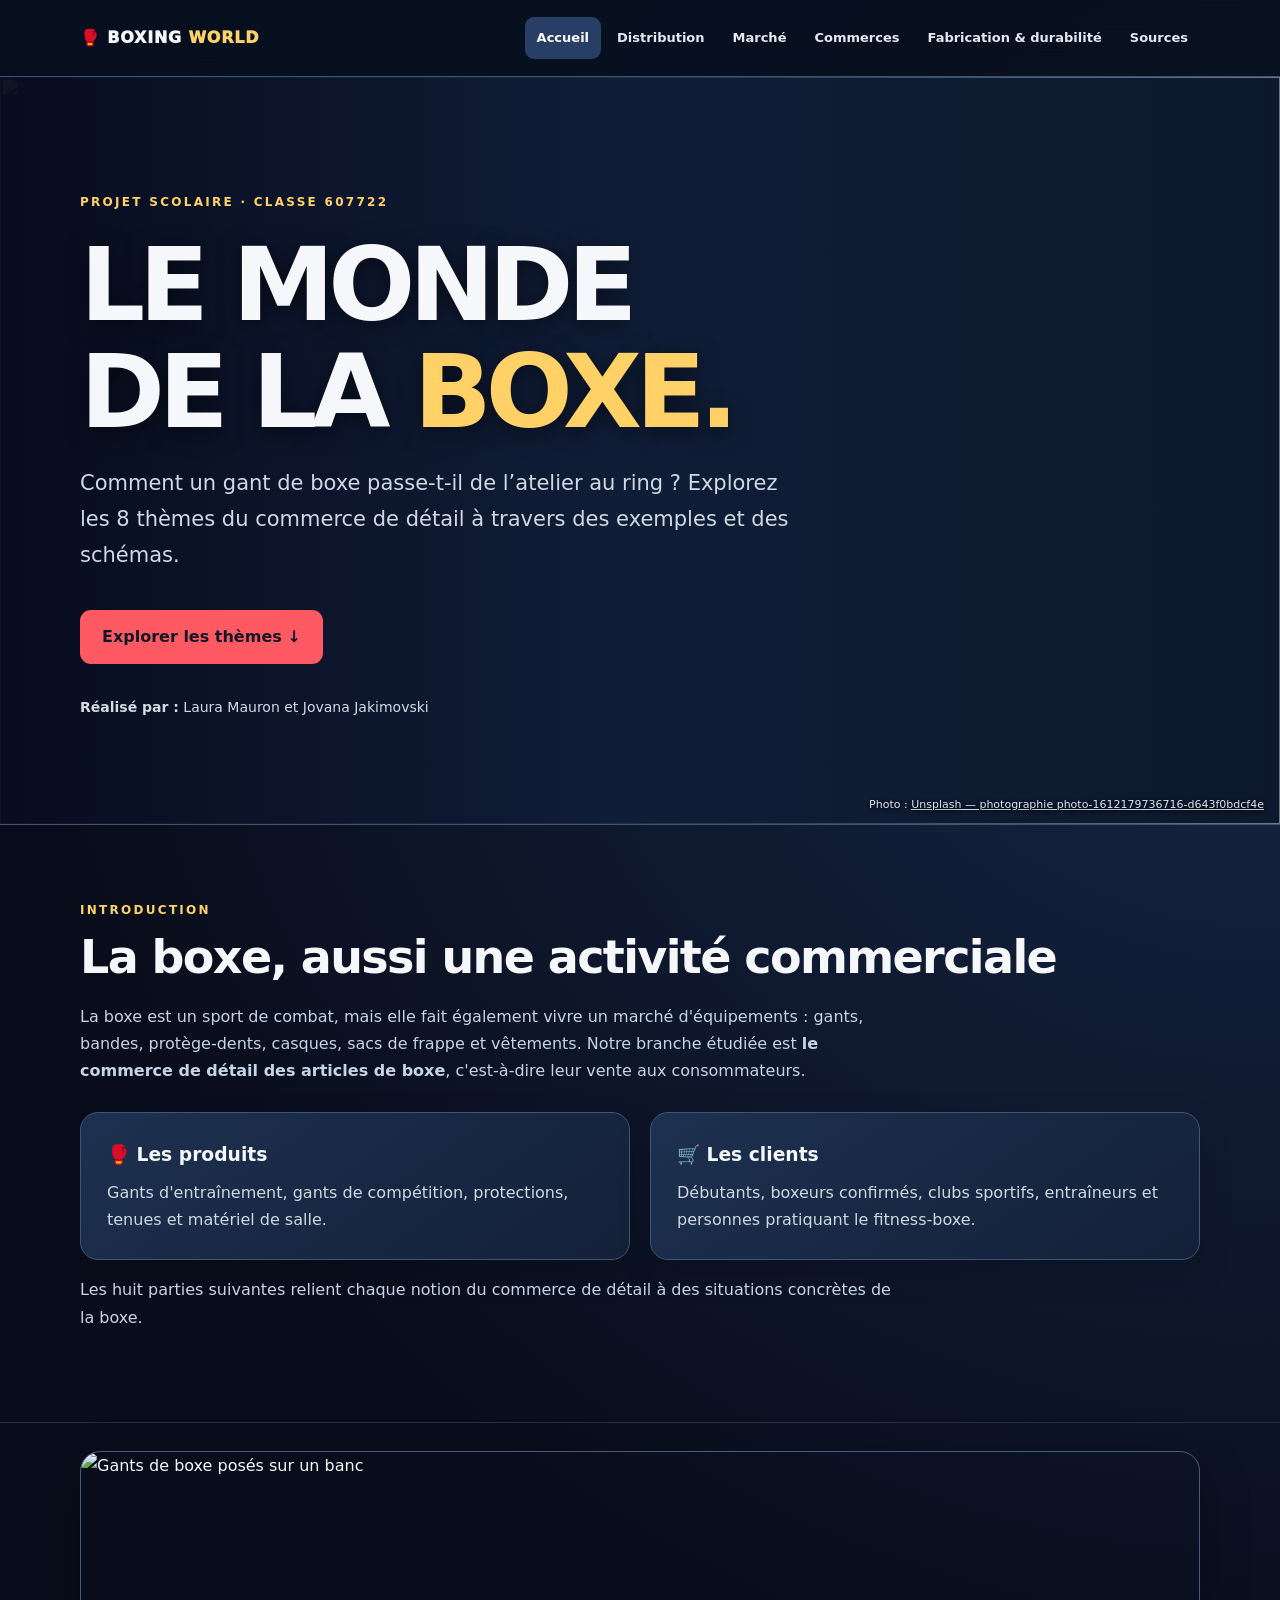
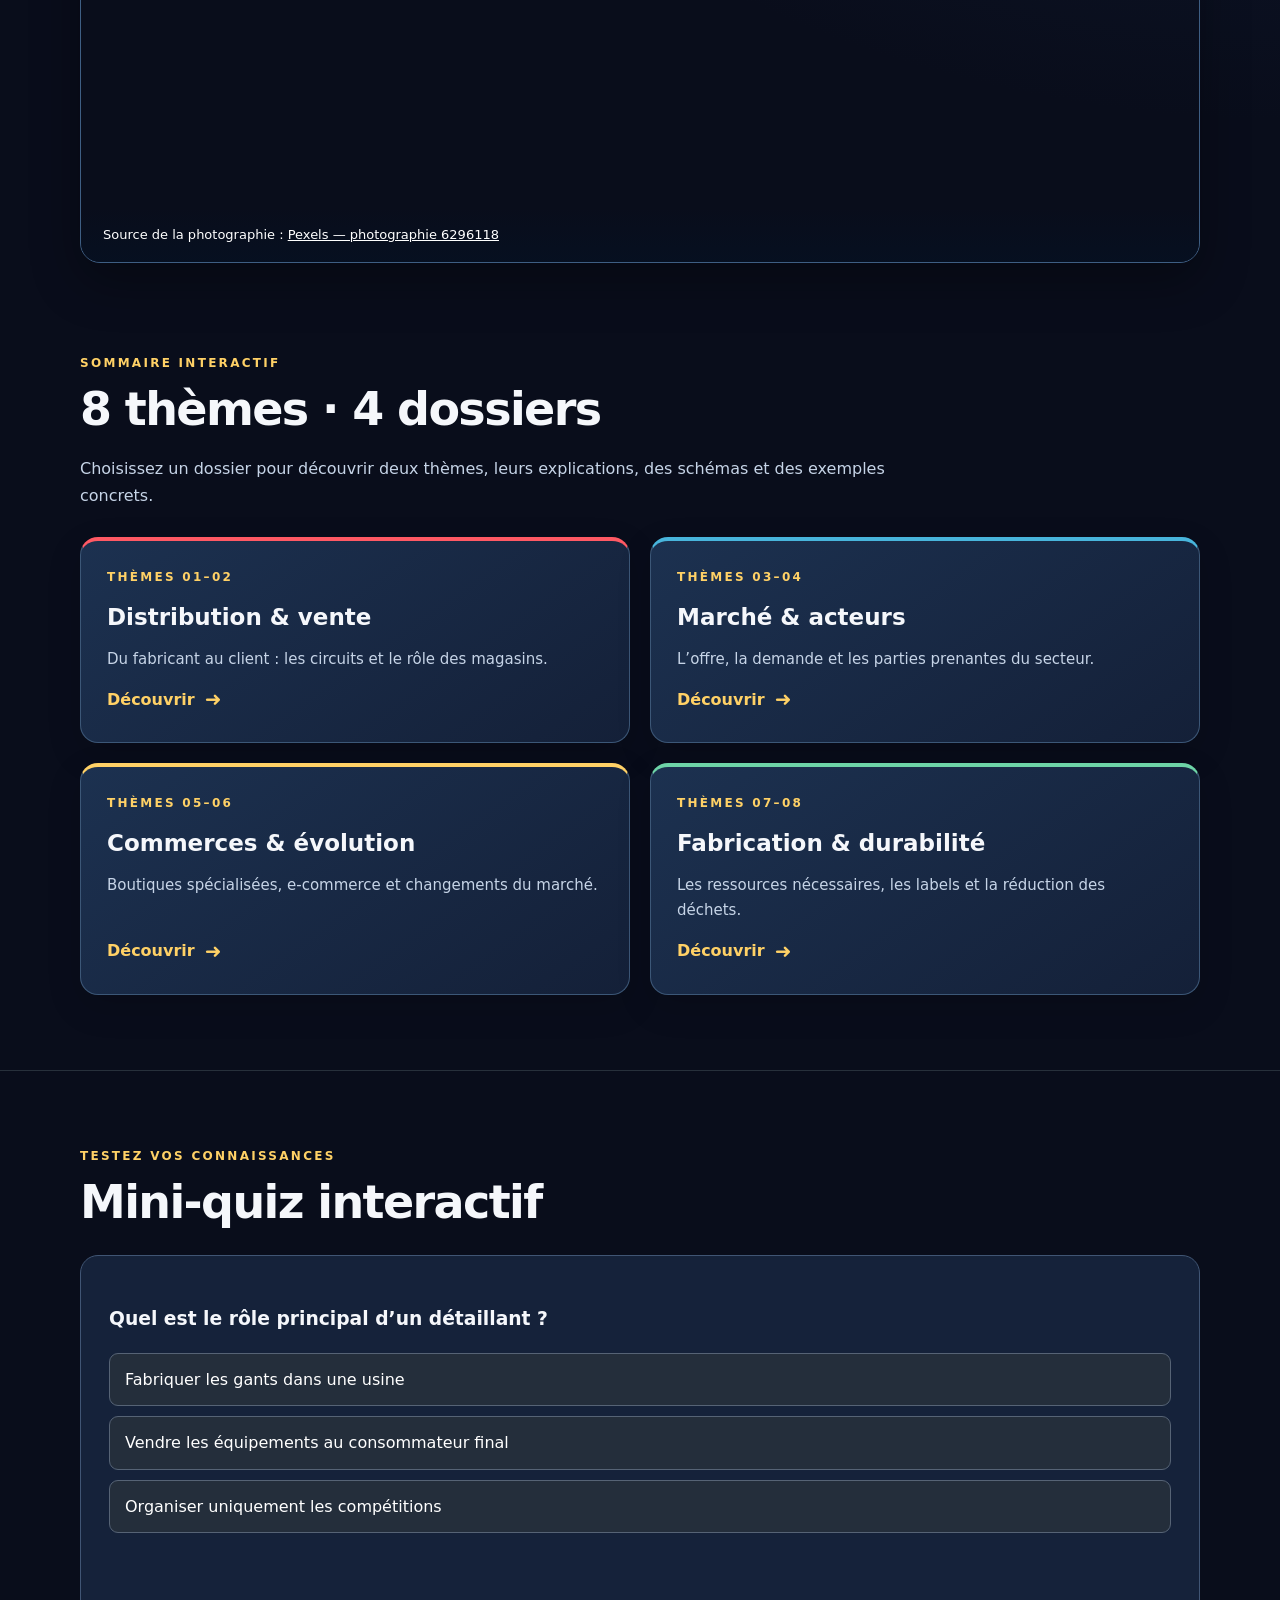
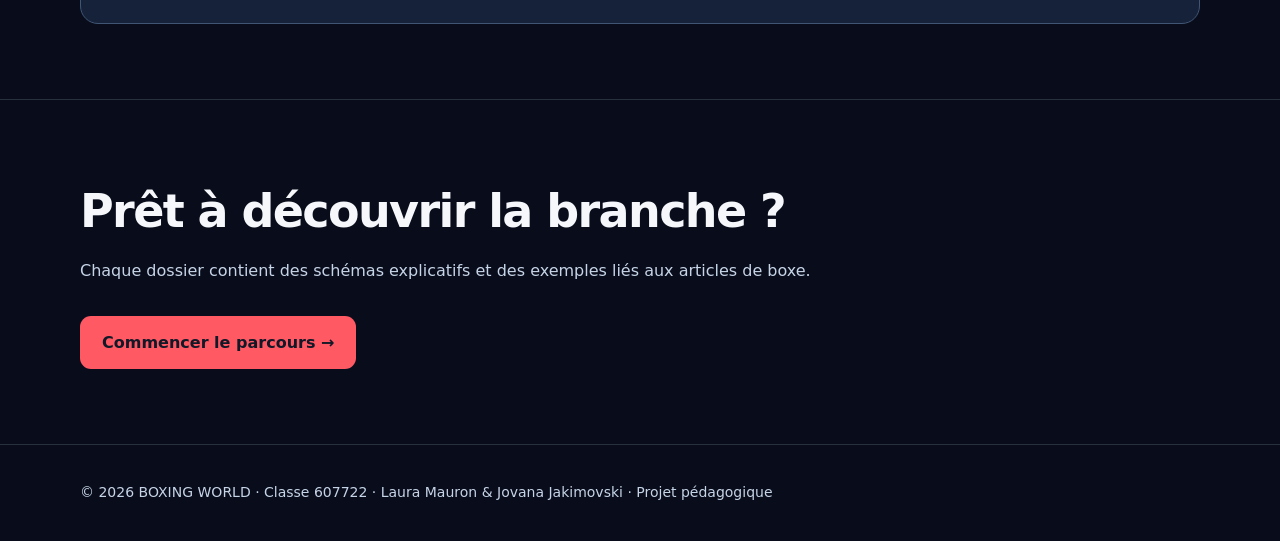
==== commit 1932e904: "Add files via upload v7" ====
--- a/index.html
+++ b/index.html
@@ -1,3 +1,3 @@
 <!DOCTYPE html>
 
-<html lang="fr"><head><meta charset="utf-8"/><meta content="width=device-width,initial-scale=1" name="viewport"/><meta content="Site pédagogique sur la boxe et les 8 thèmes du commerce de détail." name="description"/><meta content="#0a0d12" name="theme-color"/><title>Accueil | BOXING WORLD</title><link href="style.css" rel="stylesheet"/><script defer="" src="script.js"></script></head><body><header class="top"><nav aria-label="Navigation principale" class="nav wrap"><a class="logo" href="index.html">🥊 BOXING <span>WORLD</span></a><button aria-controls="links" aria-expanded="false" class="menu" id="menu">☰ Menu</button><div class="navlinks" id="links"><a aria-current="page" href="index.html">Accueil</a><a href="distribution.html">Distribution</a><a href="marche.html">Marché</a><a href="commerces.html">Commerces</a><a href="fabrication.html">Fabrication &amp; durabilité</a><a href="sources.html">Sources</a></div></nav></header><main><section class="hero photo-hero photo-hero-0"><div aria-hidden="true" class="hero-photo"><img alt="" loading="eager" src="https://images.unsplash.com/photo-1612179736716-d643f0bdcf4e?auto=format&amp;fit=crop&amp;w=1600&amp;q=85"/></div><div class="wrap"><div class="eyebrow">Projet scolaire · Classe 607722</div><h1>LE MONDE<br/>DE LA <span class="accent">BOXE.</span></h1><p>Comment un gant de boxe passe-t-il de l’atelier au ring ? Explorez les 8 thèmes du commerce de détail à travers des exemples et des schémas.</p><a class="btn" href="#explorer">Explorer les thèmes ↓</a><div class="meta"><strong>Réalisé par :</strong> Laura Mauron et Jovana Jakimovski</div></div><div class="photo-credit">Photo : <a href="https://www.pexels.com/" rel="noopener noreferrer" target="_blank">Pexels</a></div></section><section class="section reveal" id="plan"><div class="wrap"><div class="num">Introduction</div><h2>La boxe, aussi une activité commerciale</h2><p class="intro">La boxe est un sport de combat, mais elle fait également vivre un marché d'équipements : gants, bandes, protège-dents, casques, sacs de frappe et vêtements. Notre branche étudiée est <strong>le commerce de détail des articles de boxe</strong>, c'est-à-dire leur vente aux consommateurs.</p><div class="grid"><div class="card"><h3>🥊 Les produits</h3><p>Gants d'entraînement, gants de compétition, protections, tenues et matériel de salle.</p></div><div class="card"><h3>🛒 Les clients</h3><p>Débutants, boxeurs confirmés, clubs sportifs, entraîneurs et personnes pratiquant le fitness-boxe.</p></div></div><p class="intro">Les huit parties suivantes relient chaque notion du commerce de détail à des situations concrètes de la boxe.</p></div></section><figure class="editorial-photo reveal"><img alt="Gants de boxe posés sur un banc" decoding="async" loading="lazy" src="https://images.pexels.com/photos/6296118/pexels-photo-6296118.jpeg?auto=compress&amp;cs=tinysrgb&amp;w=1400"/><figcaption>Source de la photographie : <a href="https://www.pexels.com/" rel="noopener noreferrer" target="_blank">Pexels</a></figcaption></figure><section class="section reveal" id="explorer"><div class="wrap"><div class="num">Sommaire interactif</div><h2>8 thèmes · 4 dossiers</h2><p class="intro">Choisissez un dossier pour découvrir deux thèmes, leurs explications, des schémas et des exemples concrets.</p><div class="topicgrid"><a class="topic" href="distribution.html"><span class="num">Thèmes 01–02</span><strong>Distribution &amp; vente</strong><small>Du fabricant au client : les circuits et le rôle des magasins.</small><span class="arrowlink">Découvrir</span></a><a class="topic" href="marche.html"><span class="num">Thèmes 03–04</span><strong>Marché &amp; acteurs</strong><small>L’offre, la demande et les parties prenantes du secteur.</small><span class="arrowlink">Découvrir</span></a><a class="topic" href="commerces.html"><span class="num">Thèmes 05–06</span><strong>Commerces &amp; évolution</strong><small>Boutiques spécialisées, e-commerce et changements du marché.</small><span class="arrowlink">Découvrir</span></a><a class="topic" href="fabrication.html"><span class="num">Thèmes 07–08</span><strong>Fabrication &amp; durabilité</strong><small>Les ressources nécessaires, les labels et la réduction des déchets.</small><span class="arrowlink">Découvrir</span></a></div></div></section><section class="section reveal"><div class="wrap"><div class="num">Testez vos connaissances</div><h2>Mini-quiz interactif</h2><div class="quiz" id="quiz"><h3>Quel est le rôle principal d’un détaillant ?</h3><button data-correct="false">Fabriquer les gants dans une usine</button><button data-correct="true">Vendre les équipements au consommateur final</button><button data-correct="false">Organiser uniquement les compétitions</button><p aria-live="polite" class="quiz-result" role="status"></p></div></div></section><section class="section"><div class="wrap"><h2>Prêt à découvrir la branche ?</h2><p class="intro">Chaque dossier contient des schémas explicatifs et des exemples liés aux articles de boxe.</p><a class="btn" href="distribution.html">Commencer le parcours →</a></div></section></main><footer class="footer"><div class="wrap">© <span class="year">2026</span> BOXING WORLD · Classe 607722 · Laura Mauron &amp; Jovana Jakimovski · Projet pédagogique</div></footer></body></html>+<html lang="fr"><head><meta charset="utf-8"/><meta content="width=device-width,initial-scale=1" name="viewport"/><meta content="Site pédagogique sur la boxe et les 8 thèmes du commerce de détail." name="description"/><meta content="#0a0d12" name="theme-color"/><title>Accueil | BOXING WORLD</title><link href="style.css" rel="stylesheet"/><script defer="" src="script.js"></script><link href="favicon.svg" rel="icon" type="image/svg+xml"/></head><body><header class="top"><nav aria-label="Navigation principale" class="nav wrap"><a class="logo" href="index.html">🥊 BOXING <span>WORLD</span></a><button aria-controls="links" aria-expanded="false" class="menu" id="menu">☰ Menu</button><div class="navlinks" id="links"><a aria-current="page" href="index.html">Accueil</a><a href="distribution.html">Distribution</a><a href="marche.html">Marché</a><a href="commerces.html">Commerces</a><a href="fabrication.html">Fabrication &amp; durabilité</a><a href="sources.html">Sources</a></div></nav></header><main><section class="hero photo-hero photo-hero-0"><div aria-hidden="true" class="hero-photo"><img alt="" loading="eager" src="https://images.unsplash.com/photo-1612179736716-d643f0bdcf4e?auto=format&amp;fit=crop&amp;w=1600&amp;q=85"/></div><div class="wrap"><div class="eyebrow">Projet scolaire · Classe 607722</div><h1>LE MONDE<br/>DE LA <span class="accent">BOXE.</span></h1><p>Comment un gant de boxe passe-t-il de l’atelier au ring ? Explorez les 8 thèmes du commerce de détail à travers des exemples et des schémas.</p><a class="btn" href="#explorer">Explorer les thèmes ↓</a><div class="meta"><strong>Réalisé par :</strong> Laura Mauron et Jovana Jakimovski</div></div><div class="photo-credit">Photo : <a href="https://images.unsplash.com/photo-1612179736716-d643f0bdcf4e" rel="noopener noreferrer" target="_blank">Unsplash — photographie photo-1612179736716-d643f0bdcf4e</a></div></section><section class="section reveal" id="plan"><div class="wrap"><div class="num">Introduction</div><h2>La boxe, aussi une activité commerciale</h2><p class="intro">La boxe est un sport de combat, mais elle fait également vivre un marché d'équipements : gants, bandes, protège-dents, casques, sacs de frappe et vêtements. Notre branche étudiée est <strong>le commerce de détail des articles de boxe</strong>, c'est-à-dire leur vente aux consommateurs.</p><div class="grid"><div class="card"><h3>🥊 Les produits</h3><p>Gants d'entraînement, gants de compétition, protections, tenues et matériel de salle.</p></div><div class="card"><h3>🛒 Les clients</h3><p>Débutants, boxeurs confirmés, clubs sportifs, entraîneurs et personnes pratiquant le fitness-boxe.</p></div></div><p class="intro">Les huit parties suivantes relient chaque notion du commerce de détail à des situations concrètes de la boxe.</p></div></section><figure class="editorial-photo reveal"><img alt="Gants de boxe posés sur un banc" decoding="async" loading="lazy" src="https://images.pexels.com/photos/6296118/pexels-photo-6296118.jpeg?auto=compress&amp;cs=tinysrgb&amp;w=1400"/><figcaption>Source de la photographie : <a href="https://www.pexels.com/photo/boxing-gloves-on-the-bench-6296118/" rel="noopener noreferrer" target="_blank">Pexels — photographie 6296118</a></figcaption></figure><section class="section reveal" id="explorer"><div class="wrap"><div class="num">Sommaire interactif</div><h2>8 thèmes · 4 dossiers</h2><p class="intro">Choisissez un dossier pour découvrir deux thèmes, leurs explications, des schémas et des exemples concrets.</p><div class="topicgrid"><a class="topic" href="distribution.html"><span class="num">Thèmes 01–02</span><strong>Distribution &amp; vente</strong><small>Du fabricant au client : les circuits et le rôle des magasins.</small><span class="arrowlink">Découvrir</span></a><a class="topic" href="marche.html"><span class="num">Thèmes 03–04</span><strong>Marché &amp; acteurs</strong><small>L’offre, la demande et les parties prenantes du secteur.</small><span class="arrowlink">Découvrir</span></a><a class="topic" href="commerces.html"><span class="num">Thèmes 05–06</span><strong>Commerces &amp; évolution</strong><small>Boutiques spécialisées, e-commerce et changements du marché.</small><span class="arrowlink">Découvrir</span></a><a class="topic" href="fabrication.html"><span class="num">Thèmes 07–08</span><strong>Fabrication &amp; durabilité</strong><small>Les ressources nécessaires, les labels et la réduction des déchets.</small><span class="arrowlink">Découvrir</span></a></div></div></section><section class="section reveal"><div class="wrap"><div class="num">Testez vos connaissances</div><h2>Mini-quiz interactif</h2><div class="quiz" id="quiz"><h3>Quel est le rôle principal d’un détaillant ?</h3><button data-correct="false">Fabriquer les gants dans une usine</button><button data-correct="true">Vendre les équipements au consommateur final</button><button data-correct="false">Organiser uniquement les compétitions</button><p aria-live="polite" class="quiz-result" role="status"></p></div></div></section><section class="section"><div class="wrap"><h2>Prêt à découvrir la branche ?</h2><p class="intro">Chaque dossier contient des schémas explicatifs et des exemples liés aux articles de boxe.</p><a class="btn" href="distribution.html">Commencer le parcours →</a></div></section></main><footer class="footer"><div class="wrap">© <span class="year">2026</span> BOXING WORLD · Classe 607722 · Laura Mauron &amp; Jovana Jakimovski · Projet pédagogique</div></footer></body></html>
--- a/style.css
+++ b/style.css
@@ -13,3 +13,9 @@
 
 /* V5 : schémas pédagogiques et sources contextualisées */
 .v5-credit{font-size:.79rem!important;color:#aab7c9!important;line-height:1.55;margin:12px 0 4px!important}.v5-credit a{color:#8dc9ff;text-decoration:underline}.v5-stake-visual,.v5-form-diagram{background:linear-gradient(140deg,#13243b,#0e1829);border:1px solid #34485f;border-radius:18px;padding:clamp(14px,3vw,26px);margin-top:15px}.v5-stake-hub,.v5-form-top{background:#146bb2;border-radius:12px;padding:16px;text-align:center;color:#fff;font-weight:850;letter-spacing:.035em;box-shadow:0 8px 22px #0003}.v5-stake-grid{display:grid;grid-template-columns:repeat(3,minmax(0,1fr));gap:12px;margin-top:25px}.v5-stake{position:relative;border-radius:12px;padding:15px;min-height:135px;color:white!important;border-top:4px solid #ffffff45;background:#293e5b}.v5-stake:before{content:'↓';position:absolute;top:-28px;left:50%;font-size:19px;color:#8bb7e2}.v5-stake h3{color:#fff!important;margin:0 0 8px!important;font-size:1.05rem}.v5-stake p{color:#f2f4fa!important;font-size:.85rem;line-height:1.5;margin:0!important}.v5-s1{background:#9b216c}.v5-s2{background:#aa572a}.v5-s3{background:#913a39}.v5-s4{background:#477c34}.v5-s5{background:#485a78}.v5-s6{background:#743e85}.v5-s7{background:#253d6b}.v5-form-top{background:#a94d29}.v5-form-grid{display:grid;grid-template-columns:repeat(3,minmax(0,1fr));gap:12px;margin-top:26px}.v5-form-card{position:relative;border-radius:12px;padding:18px;background:#145b96;color:#fff;border-top:4px solid #51b5ef}.v5-form-card:before{content:'↓';position:absolute;top:-29px;left:50%;font-size:19px;color:#8bb7e2}.v5-form-num{display:inline-block;font-size:.8rem;color:#d4e7ff;font-weight:800;margin-bottom:9px}.v5-form-card h3{font-size:1.05rem;color:white!important;margin:0 0 10px!important}.v5-form-card p{font-size:.88rem;line-height:1.55;color:#f0f5ff!important;margin:0!important}.v5-explain{margin:26px 0 12px;padding:22px;background:#142034;border:1px solid #34455f;border-radius:16px}.v5-explain h3{margin:0 0 15px!important}.v5-explain-item{border-top:1px solid #35465c;padding:12px 0}.v5-explain-item strong{color:#f6c17b}.v5-explain-item p{margin:5px 0 0!important;line-height:1.65}.editorial-photo figcaption a,.photo-credit a{color:inherit;text-decoration:underline}@media(max-width:720px){.v5-stake-grid{grid-template-columns:repeat(2,minmax(0,1fr))}.v5-form-grid{grid-template-columns:1fr}.v5-stake{min-height:0}.v5-form-card:before{left:22px}.v5-explain{padding:15px}}@media(max-width:390px){.v5-stake-grid{grid-template-columns:1fr}}
+
+/* V7: palette bleu cohérente pour le schéma 5 */
+.v5-form-top{background:#1d568e!important;border:1px solid #5a9acb;box-shadow:none}
+.v5-form-card{background:#185b93!important;border-top-color:#7cc4f3}
+.v5-form-card:before{color:#86b9e1}
+.source-map{width:100%;border-collapse:collapse;margin:20px 0}.source-map th,.source-map td{padding:12px;border-bottom:1px solid #33445b;text-align:left;vertical-align:top}.source-map th{color:#fff;background:#183250}.source-map td{color:#d4dfeb}.source-map a{color:#8dc9ff}.source-map small{display:block;color:#9eb2ca;margin-top:5px}.source-note{color:#aabbd0;font-size:.82rem;margin:5px 0 15px}
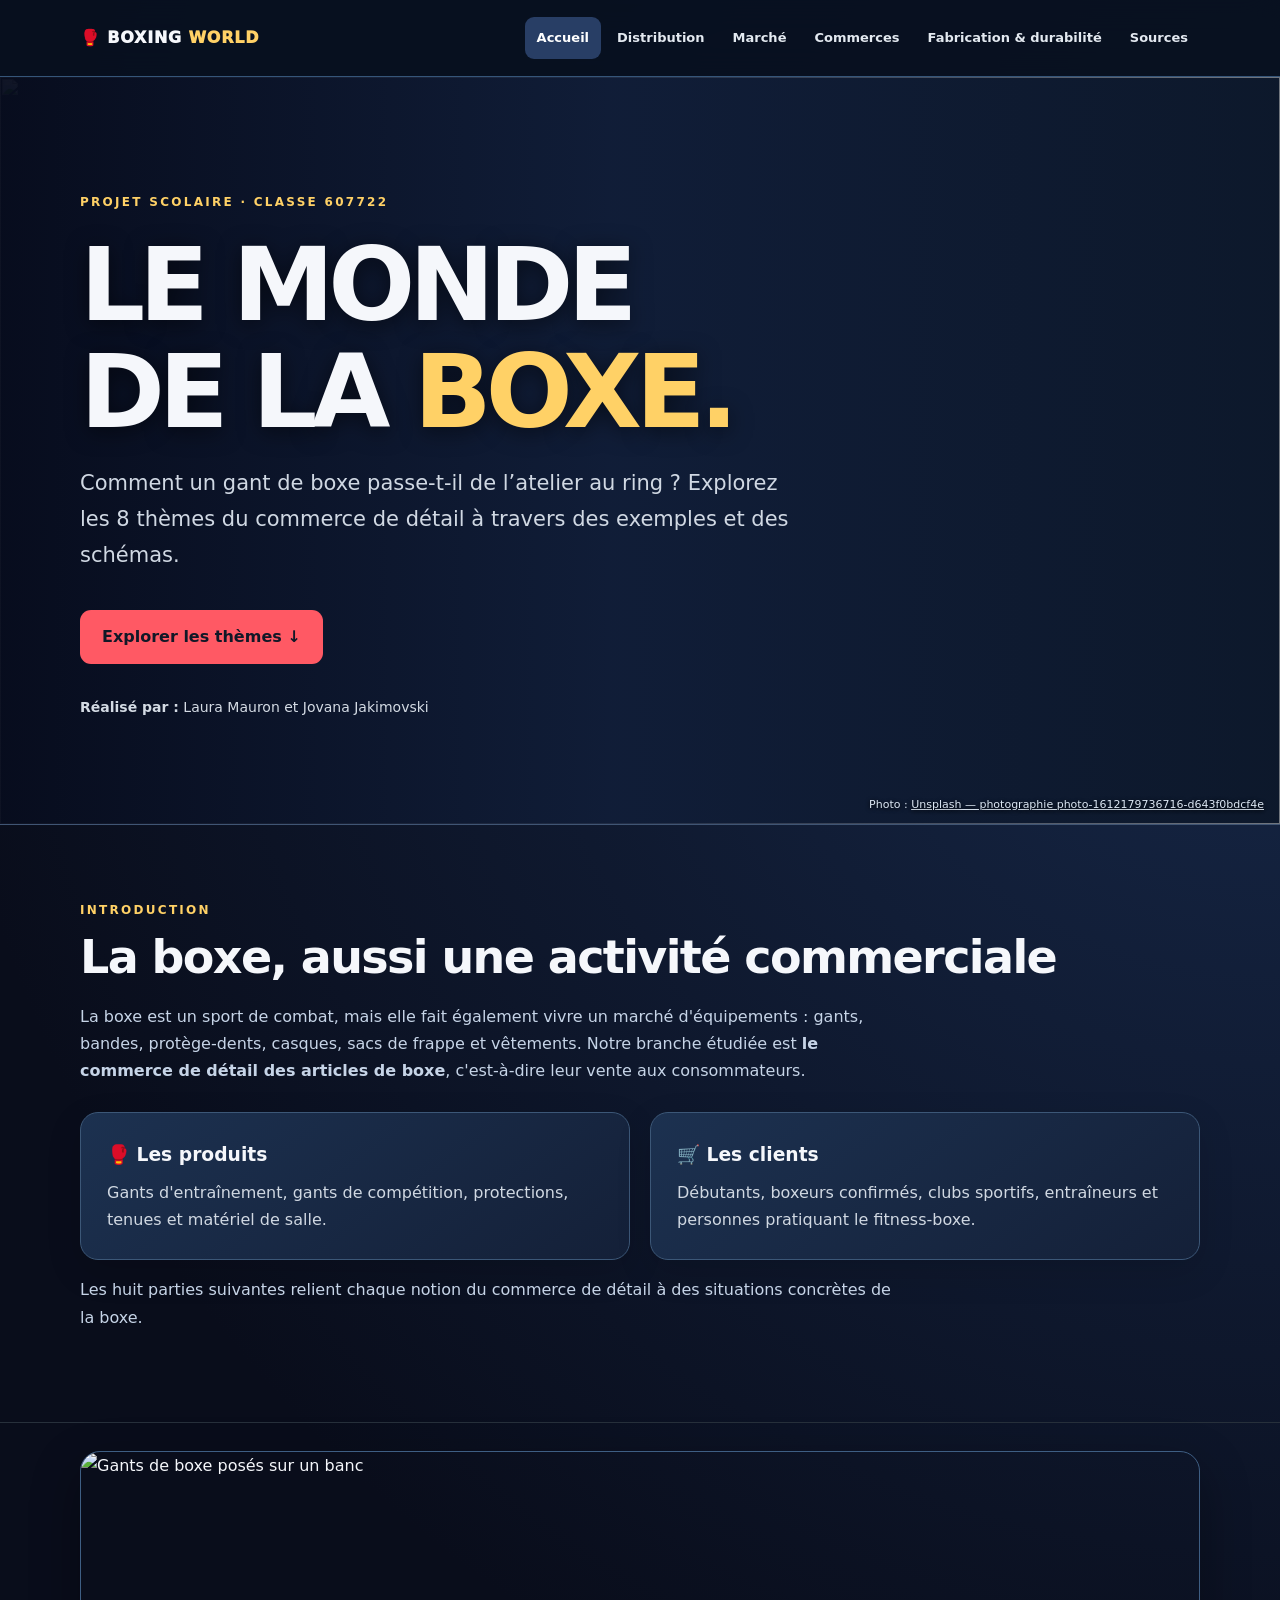
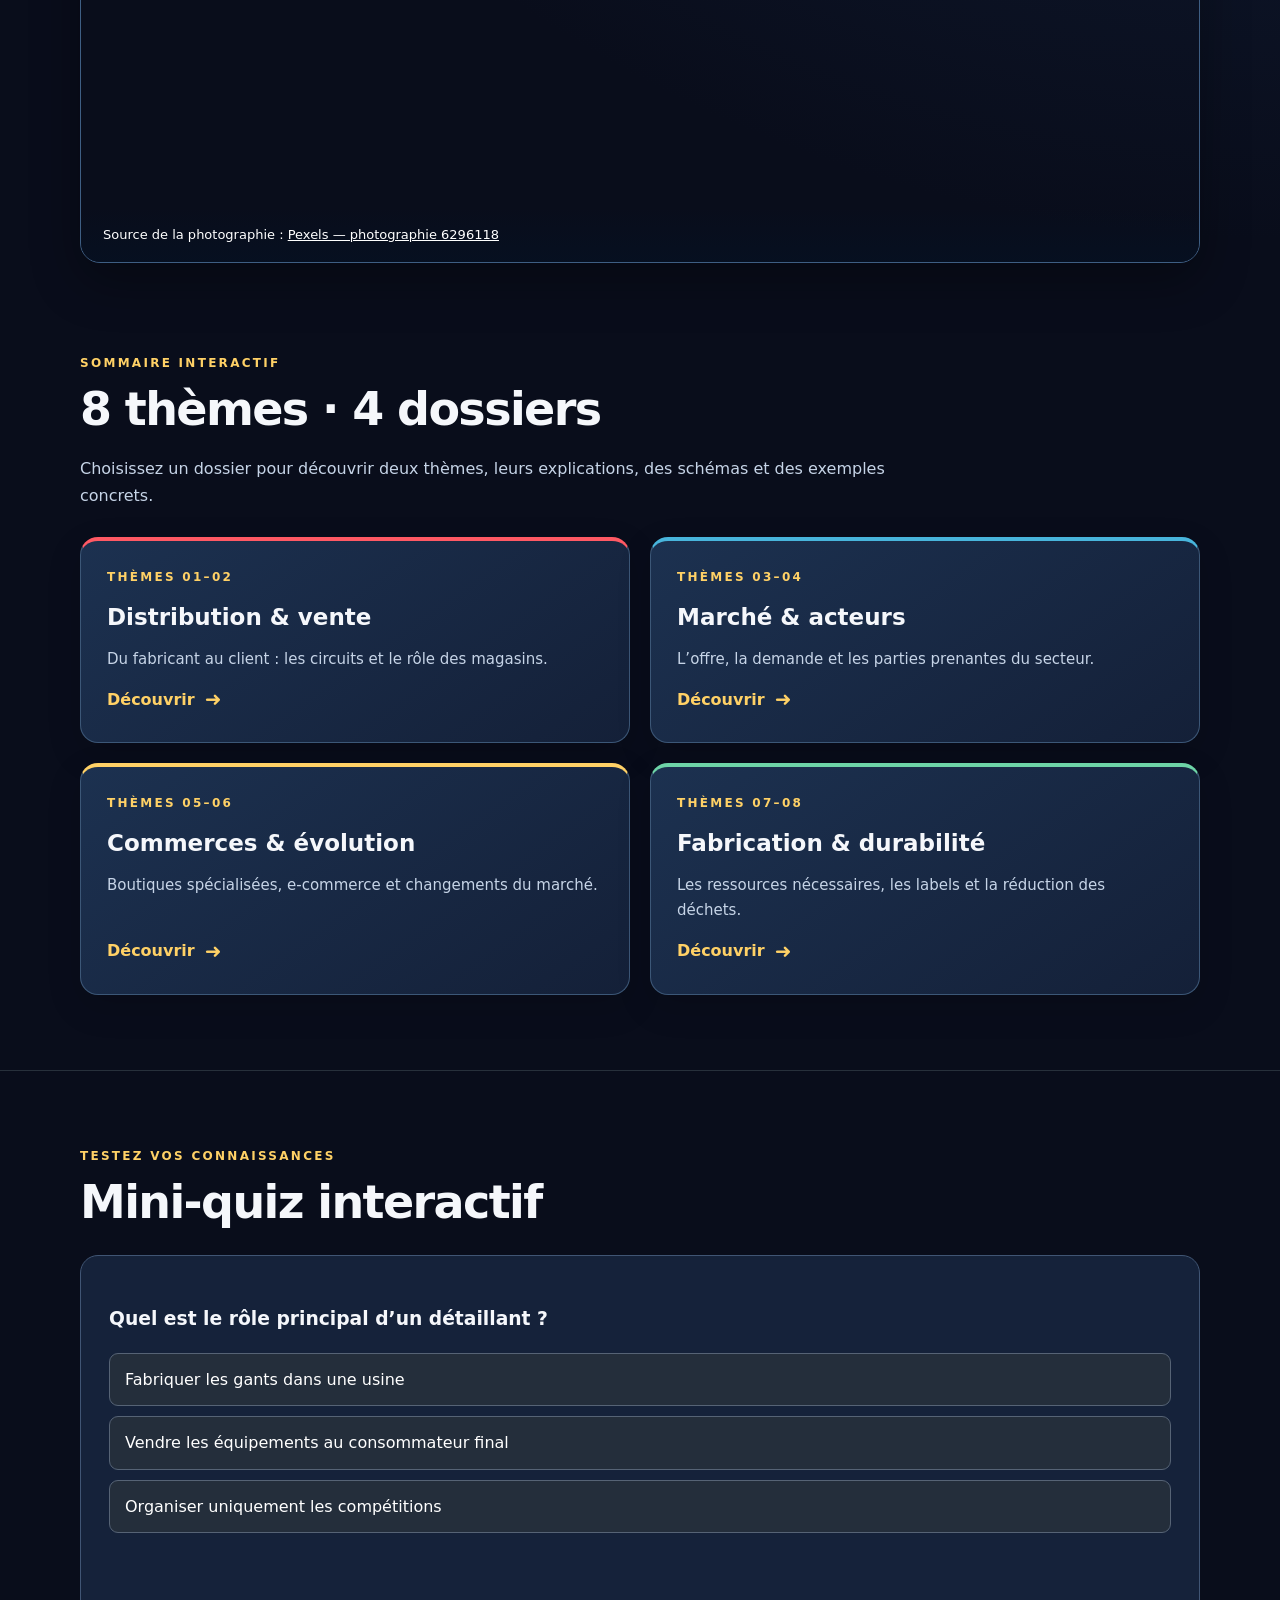
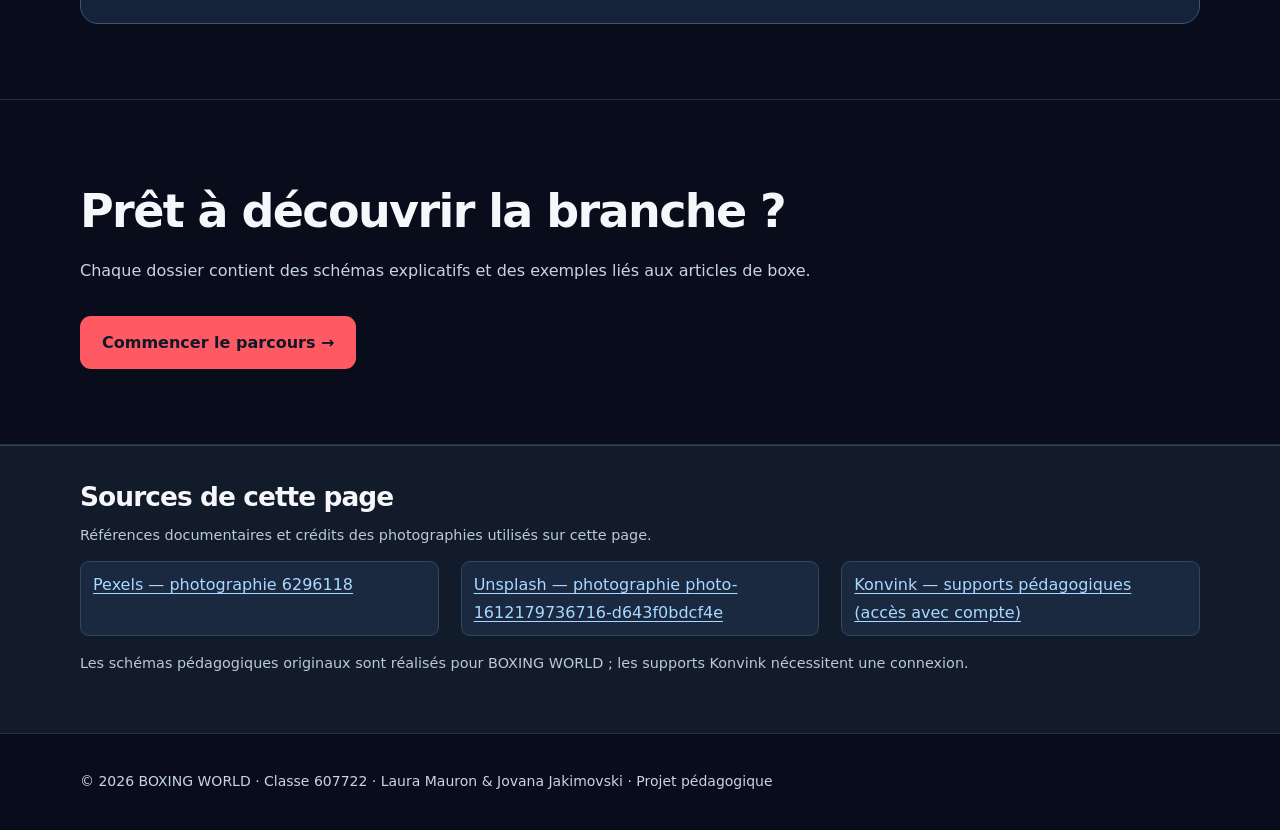
==== commit 2670fc37: "Add files via upload" ====
--- a/index.html
+++ b/index.html
@@ -1,3 +1,3 @@
 <!DOCTYPE html>
 
-<html lang="fr"><head><meta charset="utf-8"/><meta content="width=device-width,initial-scale=1" name="viewport"/><meta content="Site pédagogique sur la boxe et les 8 thèmes du commerce de détail." name="description"/><meta content="#0a0d12" name="theme-color"/><title>Accueil | BOXING WORLD</title><link href="style.css" rel="stylesheet"/><script defer="" src="script.js"></script><link href="favicon.svg" rel="icon" type="image/svg+xml"/></head><body><header class="top"><nav aria-label="Navigation principale" class="nav wrap"><a class="logo" href="index.html">🥊 BOXING <span>WORLD</span></a><button aria-controls="links" aria-expanded="false" class="menu" id="menu">☰ Menu</button><div class="navlinks" id="links"><a aria-current="page" href="index.html">Accueil</a><a href="distribution.html">Distribution</a><a href="marche.html">Marché</a><a href="commerces.html">Commerces</a><a href="fabrication.html">Fabrication &amp; durabilité</a><a href="sources.html">Sources</a></div></nav></header><main><section class="hero photo-hero photo-hero-0"><div aria-hidden="true" class="hero-photo"><img alt="" loading="eager" src="https://images.unsplash.com/photo-1612179736716-d643f0bdcf4e?auto=format&amp;fit=crop&amp;w=1600&amp;q=85"/></div><div class="wrap"><div class="eyebrow">Projet scolaire · Classe 607722</div><h1>LE MONDE<br/>DE LA <span class="accent">BOXE.</span></h1><p>Comment un gant de boxe passe-t-il de l’atelier au ring ? Explorez les 8 thèmes du commerce de détail à travers des exemples et des schémas.</p><a class="btn" href="#explorer">Explorer les thèmes ↓</a><div class="meta"><strong>Réalisé par :</strong> Laura Mauron et Jovana Jakimovski</div></div><div class="photo-credit">Photo : <a href="https://images.unsplash.com/photo-1612179736716-d643f0bdcf4e" rel="noopener noreferrer" target="_blank">Unsplash — photographie photo-1612179736716-d643f0bdcf4e</a></div></section><section class="section reveal" id="plan"><div class="wrap"><div class="num">Introduction</div><h2>La boxe, aussi une activité commerciale</h2><p class="intro">La boxe est un sport de combat, mais elle fait également vivre un marché d'équipements : gants, bandes, protège-dents, casques, sacs de frappe et vêtements. Notre branche étudiée est <strong>le commerce de détail des articles de boxe</strong>, c'est-à-dire leur vente aux consommateurs.</p><div class="grid"><div class="card"><h3>🥊 Les produits</h3><p>Gants d'entraînement, gants de compétition, protections, tenues et matériel de salle.</p></div><div class="card"><h3>🛒 Les clients</h3><p>Débutants, boxeurs confirmés, clubs sportifs, entraîneurs et personnes pratiquant le fitness-boxe.</p></div></div><p class="intro">Les huit parties suivantes relient chaque notion du commerce de détail à des situations concrètes de la boxe.</p></div></section><figure class="editorial-photo reveal"><img alt="Gants de boxe posés sur un banc" decoding="async" loading="lazy" src="https://images.pexels.com/photos/6296118/pexels-photo-6296118.jpeg?auto=compress&amp;cs=tinysrgb&amp;w=1400"/><figcaption>Source de la photographie : <a href="https://www.pexels.com/photo/boxing-gloves-on-the-bench-6296118/" rel="noopener noreferrer" target="_blank">Pexels — photographie 6296118</a></figcaption></figure><section class="section reveal" id="explorer"><div class="wrap"><div class="num">Sommaire interactif</div><h2>8 thèmes · 4 dossiers</h2><p class="intro">Choisissez un dossier pour découvrir deux thèmes, leurs explications, des schémas et des exemples concrets.</p><div class="topicgrid"><a class="topic" href="distribution.html"><span class="num">Thèmes 01–02</span><strong>Distribution &amp; vente</strong><small>Du fabricant au client : les circuits et le rôle des magasins.</small><span class="arrowlink">Découvrir</span></a><a class="topic" href="marche.html"><span class="num">Thèmes 03–04</span><strong>Marché &amp; acteurs</strong><small>L’offre, la demande et les parties prenantes du secteur.</small><span class="arrowlink">Découvrir</span></a><a class="topic" href="commerces.html"><span class="num">Thèmes 05–06</span><strong>Commerces &amp; évolution</strong><small>Boutiques spécialisées, e-commerce et changements du marché.</small><span class="arrowlink">Découvrir</span></a><a class="topic" href="fabrication.html"><span class="num">Thèmes 07–08</span><strong>Fabrication &amp; durabilité</strong><small>Les ressources nécessaires, les labels et la réduction des déchets.</small><span class="arrowlink">Découvrir</span></a></div></div></section><section class="section reveal"><div class="wrap"><div class="num">Testez vos connaissances</div><h2>Mini-quiz interactif</h2><div class="quiz" id="quiz"><h3>Quel est le rôle principal d’un détaillant ?</h3><button data-correct="false">Fabriquer les gants dans une usine</button><button data-correct="true">Vendre les équipements au consommateur final</button><button data-correct="false">Organiser uniquement les compétitions</button><p aria-live="polite" class="quiz-result" role="status"></p></div></div></section><section class="section"><div class="wrap"><h2>Prêt à découvrir la branche ?</h2><p class="intro">Chaque dossier contient des schémas explicatifs et des exemples liés aux articles de boxe.</p><a class="btn" href="distribution.html">Commencer le parcours →</a></div></section></main><footer class="footer"><div class="wrap">© <span class="year">2026</span> BOXING WORLD · Classe 607722 · Laura Mauron &amp; Jovana Jakimovski · Projet pédagogique</div></footer></body></html>+<html lang="fr"><head><meta charset="utf-8"/><meta content="width=device-width,initial-scale=1" name="viewport"/><meta content="Site pédagogique sur la boxe et les 8 thèmes du commerce de détail." name="description"/><meta content="#0a0d12" name="theme-color"/><title>Accueil | BOXING WORLD</title><link href="style.css" rel="stylesheet"/><script defer="" src="script.js"></script><link href="favicon.svg" rel="icon" type="image/svg+xml"/></head><body><header class="top"><nav aria-label="Navigation principale" class="nav wrap"><a class="logo" href="index.html">🥊 BOXING <span>WORLD</span></a><button aria-controls="links" aria-expanded="false" class="menu" id="menu">☰ Menu</button><div class="navlinks" id="links"><a aria-current="page" href="index.html">Accueil</a><a href="distribution.html">Distribution</a><a href="marche.html">Marché</a><a href="commerces.html">Commerces</a><a href="fabrication.html">Fabrication &amp; durabilité</a><a href="sources.html">Sources</a></div></nav></header><main><section class="hero photo-hero photo-hero-0"><div aria-hidden="true" class="hero-photo"><img alt="" loading="eager" src="https://images.unsplash.com/photo-1612179736716-d643f0bdcf4e?auto=format&amp;fit=crop&amp;w=1600&amp;q=85"/></div><div class="wrap"><div class="eyebrow">Projet scolaire · Classe 607722</div><h1>LE MONDE<br/>DE LA <span class="accent">BOXE.</span></h1><p>Comment un gant de boxe passe-t-il de l’atelier au ring ? Explorez les 8 thèmes du commerce de détail à travers des exemples et des schémas.</p><a class="btn" href="#explorer">Explorer les thèmes ↓</a><div class="meta"><strong>Réalisé par :</strong> Laura Mauron et Jovana Jakimovski</div></div><div class="photo-credit">Photo : <a href="https://images.unsplash.com/photo-1612179736716-d643f0bdcf4e" rel="noopener noreferrer" target="_blank">Unsplash — photographie photo-1612179736716-d643f0bdcf4e</a></div></section><section class="section reveal" id="plan"><div class="wrap"><div class="num">Introduction</div><h2>La boxe, aussi une activité commerciale</h2><p class="intro">La boxe est un sport de combat, mais elle fait également vivre un marché d'équipements : gants, bandes, protège-dents, casques, sacs de frappe et vêtements. Notre branche étudiée est <strong>le commerce de détail des articles de boxe</strong>, c'est-à-dire leur vente aux consommateurs.</p><div class="grid"><div class="card"><h3>🥊 Les produits</h3><p>Gants d'entraînement, gants de compétition, protections, tenues et matériel de salle.</p></div><div class="card"><h3>🛒 Les clients</h3><p>Débutants, boxeurs confirmés, clubs sportifs, entraîneurs et personnes pratiquant le fitness-boxe.</p></div></div><p class="intro">Les huit parties suivantes relient chaque notion du commerce de détail à des situations concrètes de la boxe.</p></div></section><figure class="editorial-photo reveal"><img alt="Gants de boxe posés sur un banc" decoding="async" loading="lazy" src="https://images.pexels.com/photos/6296118/pexels-photo-6296118.jpeg?auto=compress&amp;cs=tinysrgb&amp;w=1400"/><figcaption>Source de la photographie : <a href="https://www.pexels.com/photo/boxing-gloves-on-the-bench-6296118/" rel="noopener noreferrer" target="_blank">Pexels — photographie 6296118</a></figcaption></figure><section class="section reveal" id="explorer"><div class="wrap"><div class="num">Sommaire interactif</div><h2>8 thèmes · 4 dossiers</h2><p class="intro">Choisissez un dossier pour découvrir deux thèmes, leurs explications, des schémas et des exemples concrets.</p><div class="topicgrid"><a class="topic" href="distribution.html"><span class="num">Thèmes 01–02</span><strong>Distribution &amp; vente</strong><small>Du fabricant au client : les circuits et le rôle des magasins.</small><span class="arrowlink">Découvrir</span></a><a class="topic" href="marche.html"><span class="num">Thèmes 03–04</span><strong>Marché &amp; acteurs</strong><small>L’offre, la demande et les parties prenantes du secteur.</small><span class="arrowlink">Découvrir</span></a><a class="topic" href="commerces.html"><span class="num">Thèmes 05–06</span><strong>Commerces &amp; évolution</strong><small>Boutiques spécialisées, e-commerce et changements du marché.</small><span class="arrowlink">Découvrir</span></a><a class="topic" href="fabrication.html"><span class="num">Thèmes 07–08</span><strong>Fabrication &amp; durabilité</strong><small>Les ressources nécessaires, les labels et la réduction des déchets.</small><span class="arrowlink">Découvrir</span></a></div></div></section><section class="section reveal"><div class="wrap"><div class="num">Testez vos connaissances</div><h2>Mini-quiz interactif</h2><div class="quiz" id="quiz"><h3>Quel est le rôle principal d’un détaillant ?</h3><button data-correct="false">Fabriquer les gants dans une usine</button><button data-correct="true">Vendre les équipements au consommateur final</button><button data-correct="false">Organiser uniquement les compétitions</button><p aria-live="polite" class="quiz-result" role="status"></p></div></div></section><section class="section"><div class="wrap"><h2>Prêt à découvrir la branche ?</h2><p class="intro">Chaque dossier contient des schémas explicatifs et des exemples liés aux articles de boxe.</p><a class="btn" href="distribution.html">Commencer le parcours →</a></div></section><section aria-label="Sources de cette page" class="section page-sources"><div class="wrap"><h2>Sources de cette page</h2><p class="page-sources-intro">Références documentaires et crédits des photographies utilisés sur cette page.</p><ul class="page-sources-list"><li><a href="https://www.pexels.com/photo/boxing-gloves-on-the-bench-6296118/" rel="noopener noreferrer" target="_blank">Pexels — photographie 6296118</a></li><li><a href="https://images.unsplash.com/photo-1612179736716-d643f0bdcf4e" rel="noopener noreferrer" target="_blank">Unsplash — photographie photo-1612179736716-d643f0bdcf4e</a></li><li><a href="https://app.konvink.ch/" rel="noopener noreferrer" target="_blank">Konvink — supports pédagogiques (accès avec compte)</a></li></ul><p class="page-sources-intro">Les schémas pédagogiques originaux sont réalisés pour BOXING WORLD ; les supports Konvink nécessitent une connexion.</p></div></section></main><footer class="footer"><div class="wrap">© <span class="year">2026</span> BOXING WORLD · Classe 607722 · Laura Mauron &amp; Jovana Jakimovski · Projet pédagogique</div></footer></body></html>
--- a/style.css
+++ b/style.css
@@ -19,3 +19,12 @@
 .v5-form-card{background:#185b93!important;border-top-color:#7cc4f3}
 .v5-form-card:before{color:#86b9e1}
 .source-map{width:100%;border-collapse:collapse;margin:20px 0}.source-map th,.source-map td{padding:12px;border-bottom:1px solid #33445b;text-align:left;vertical-align:top}.source-map th{color:#fff;background:#183250}.source-map td{color:#d4dfeb}.source-map a{color:#8dc9ff}.source-map small{display:block;color:#9eb2ca;margin-top:5px}.source-note{color:#aabbd0;font-size:.82rem;margin:5px 0 15px}
+
+
+.page-sources{background:#121b2a;border-top:1px solid #304158;padding:36px 0 44px}
+.page-sources h2{font-size:clamp(1.2rem,2.5vw,1.65rem);margin:0 0 10px}
+.page-sources-intro{font-size:.9rem;color:#bdc8d9;margin:8px 0 14px}
+.page-sources-list{display:grid;grid-template-columns:repeat(auto-fit,minmax(min(100%,270px),1fr));gap:9px 22px;padding:0;list-style:none;margin:0 0 15px}
+.page-sources-list li{padding:9px 12px;border:1px solid #34475e;border-radius:9px;background:#1a2940}
+.page-sources-list a{color:#a9d9ff;text-decoration:underline;text-underline-offset:3px;overflow-wrap:anywhere}
+.page-sources-list a:hover{color:#fff}
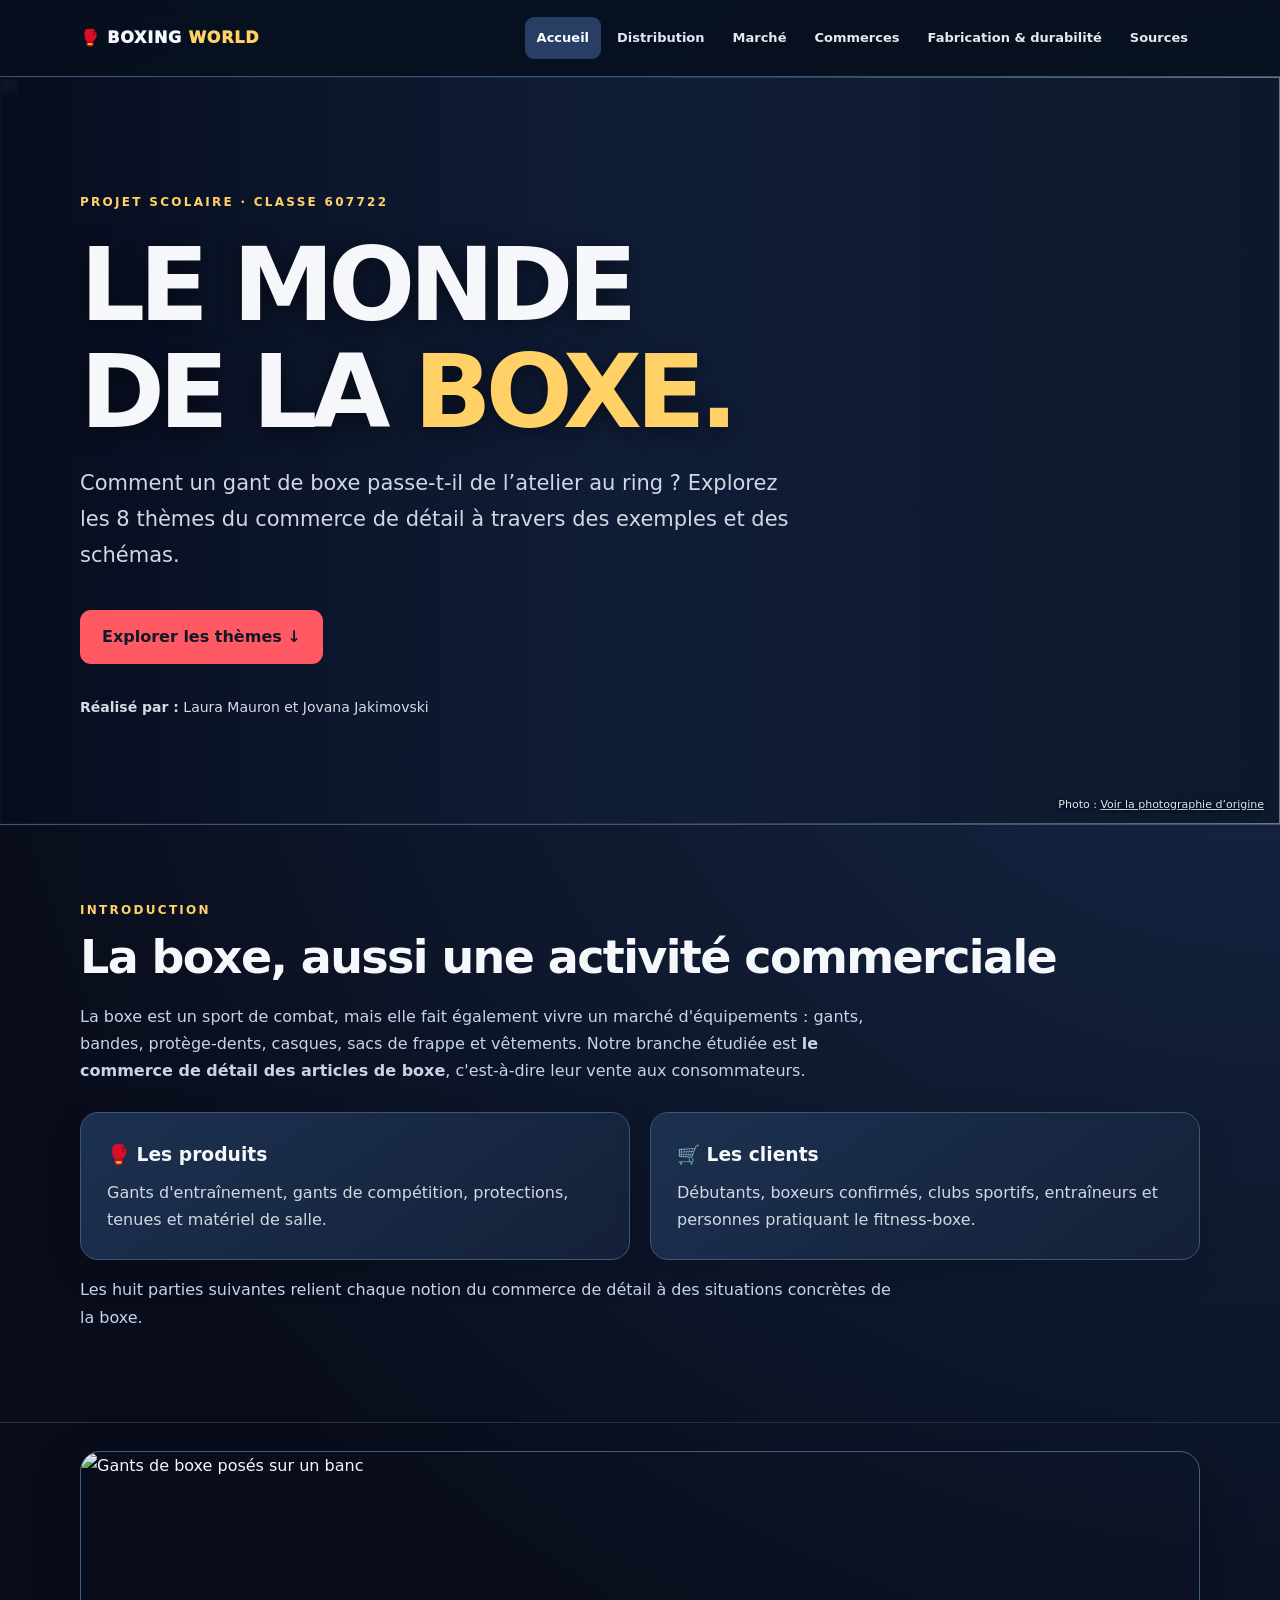
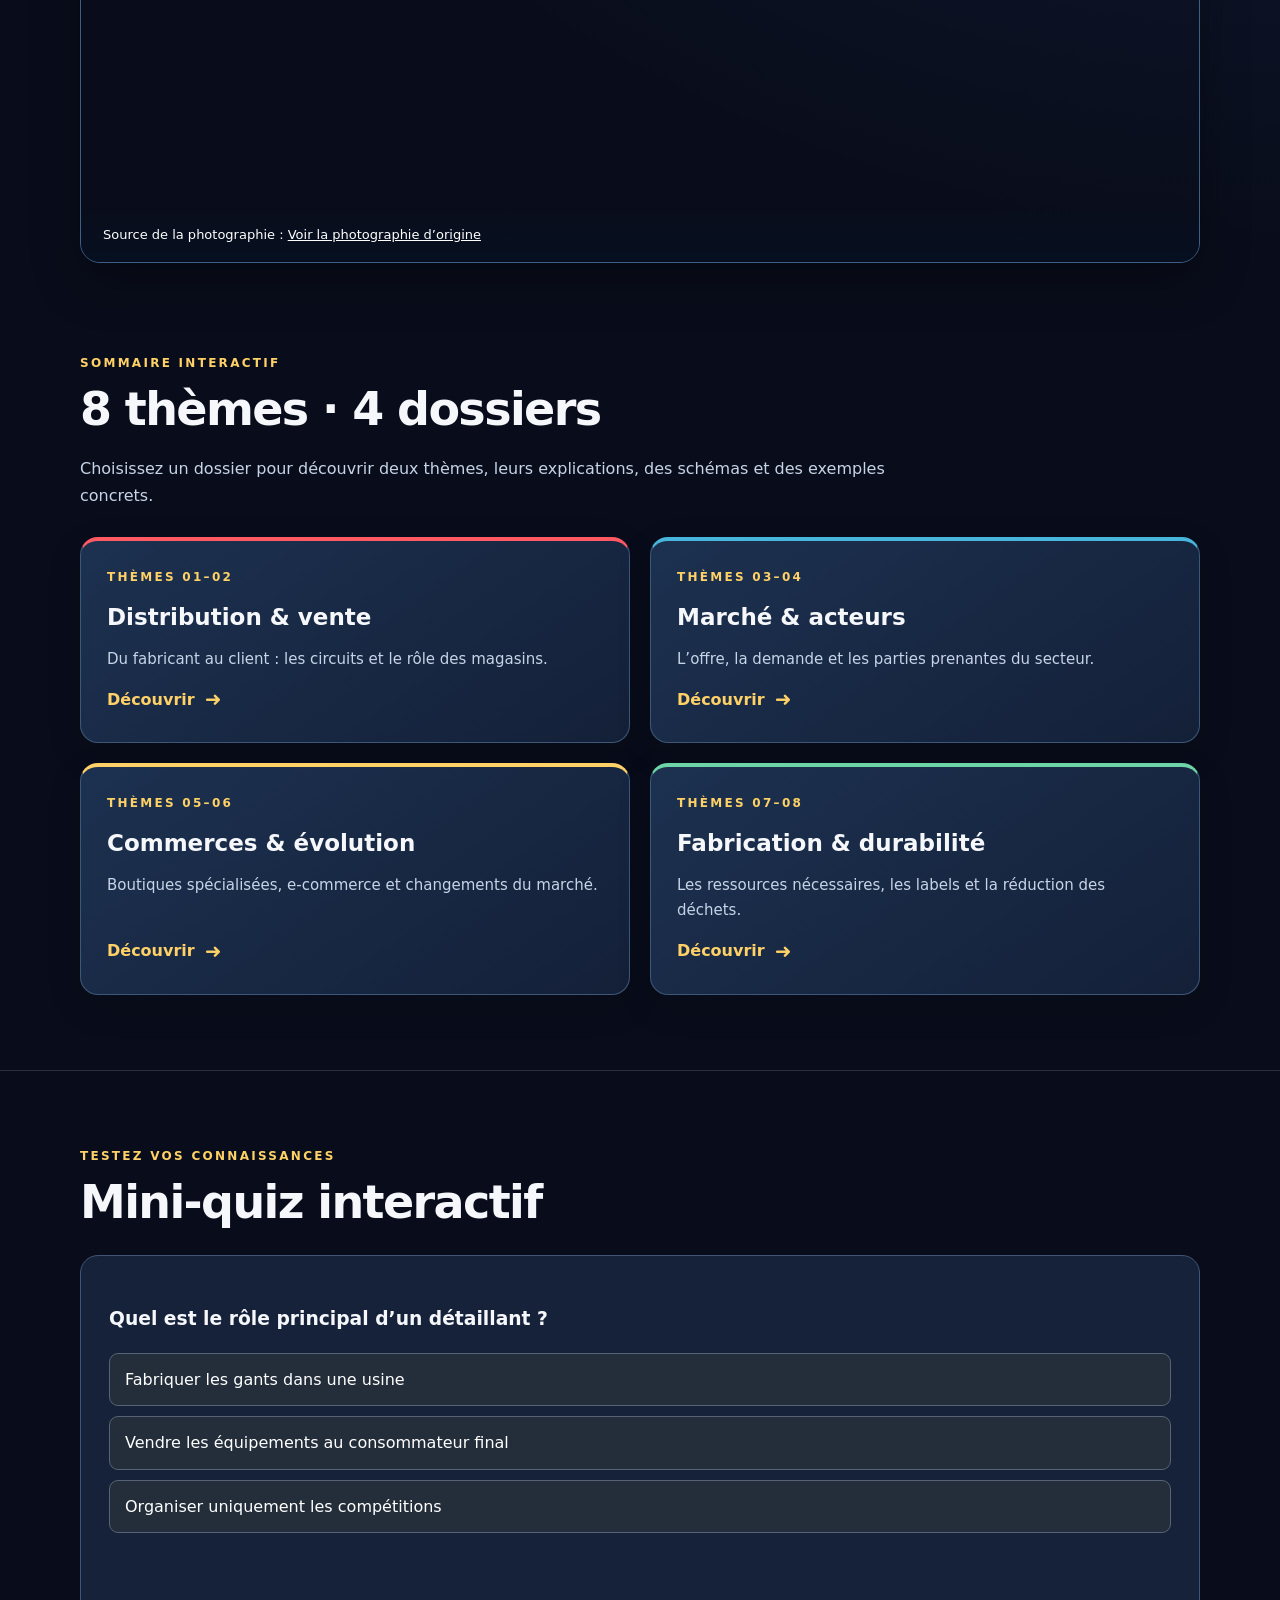
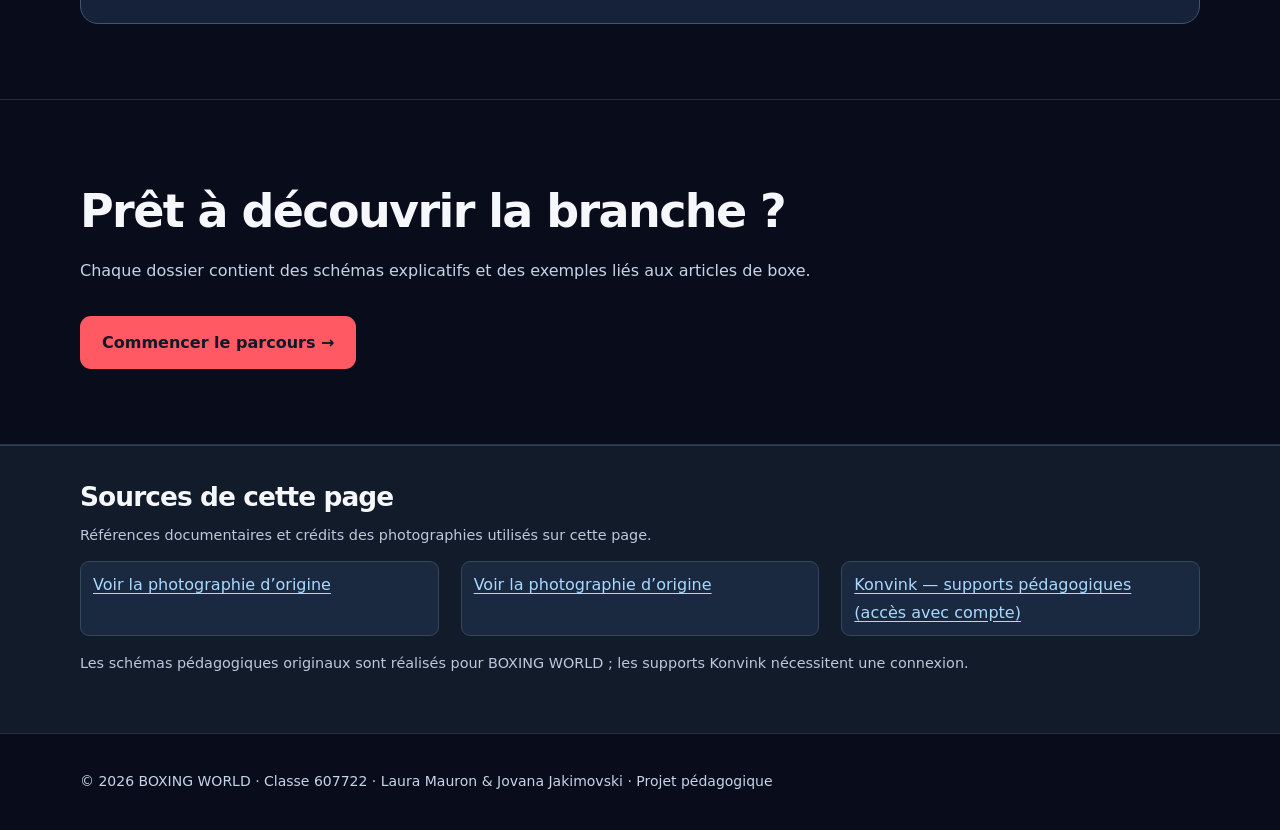
==== commit e0311cf9: "Add files via upload" ====
--- a/index.html
+++ b/index.html
@@ -1,3 +1,3 @@
 <!DOCTYPE html>
 
-<html lang="fr"><head><meta charset="utf-8"/><meta content="width=device-width,initial-scale=1" name="viewport"/><meta content="Site pédagogique sur la boxe et les 8 thèmes du commerce de détail." name="description"/><meta content="#0a0d12" name="theme-color"/><title>Accueil | BOXING WORLD</title><link href="style.css" rel="stylesheet"/><script defer="" src="script.js"></script><link href="favicon.svg" rel="icon" type="image/svg+xml"/></head><body><header class="top"><nav aria-label="Navigation principale" class="nav wrap"><a class="logo" href="index.html">🥊 BOXING <span>WORLD</span></a><button aria-controls="links" aria-expanded="false" class="menu" id="menu">☰ Menu</button><div class="navlinks" id="links"><a aria-current="page" href="index.html">Accueil</a><a href="distribution.html">Distribution</a><a href="marche.html">Marché</a><a href="commerces.html">Commerces</a><a href="fabrication.html">Fabrication &amp; durabilité</a><a href="sources.html">Sources</a></div></nav></header><main><section class="hero photo-hero photo-hero-0"><div aria-hidden="true" class="hero-photo"><img alt="" loading="eager" src="https://images.unsplash.com/photo-1612179736716-d643f0bdcf4e?auto=format&amp;fit=crop&amp;w=1600&amp;q=85"/></div><div class="wrap"><div class="eyebrow">Projet scolaire · Classe 607722</div><h1>LE MONDE<br/>DE LA <span class="accent">BOXE.</span></h1><p>Comment un gant de boxe passe-t-il de l’atelier au ring ? Explorez les 8 thèmes du commerce de détail à travers des exemples et des schémas.</p><a class="btn" href="#explorer">Explorer les thèmes ↓</a><div class="meta"><strong>Réalisé par :</strong> Laura Mauron et Jovana Jakimovski</div></div><div class="photo-credit">Photo : <a href="https://images.unsplash.com/photo-1612179736716-d643f0bdcf4e" rel="noopener noreferrer" target="_blank">Unsplash — photographie photo-1612179736716-d643f0bdcf4e</a></div></section><section class="section reveal" id="plan"><div class="wrap"><div class="num">Introduction</div><h2>La boxe, aussi une activité commerciale</h2><p class="intro">La boxe est un sport de combat, mais elle fait également vivre un marché d'équipements : gants, bandes, protège-dents, casques, sacs de frappe et vêtements. Notre branche étudiée est <strong>le commerce de détail des articles de boxe</strong>, c'est-à-dire leur vente aux consommateurs.</p><div class="grid"><div class="card"><h3>🥊 Les produits</h3><p>Gants d'entraînement, gants de compétition, protections, tenues et matériel de salle.</p></div><div class="card"><h3>🛒 Les clients</h3><p>Débutants, boxeurs confirmés, clubs sportifs, entraîneurs et personnes pratiquant le fitness-boxe.</p></div></div><p class="intro">Les huit parties suivantes relient chaque notion du commerce de détail à des situations concrètes de la boxe.</p></div></section><figure class="editorial-photo reveal"><img alt="Gants de boxe posés sur un banc" decoding="async" loading="lazy" src="https://images.pexels.com/photos/6296118/pexels-photo-6296118.jpeg?auto=compress&amp;cs=tinysrgb&amp;w=1400"/><figcaption>Source de la photographie : <a href="https://www.pexels.com/photo/boxing-gloves-on-the-bench-6296118/" rel="noopener noreferrer" target="_blank">Pexels — photographie 6296118</a></figcaption></figure><section class="section reveal" id="explorer"><div class="wrap"><div class="num">Sommaire interactif</div><h2>8 thèmes · 4 dossiers</h2><p class="intro">Choisissez un dossier pour découvrir deux thèmes, leurs explications, des schémas et des exemples concrets.</p><div class="topicgrid"><a class="topic" href="distribution.html"><span class="num">Thèmes 01–02</span><strong>Distribution &amp; vente</strong><small>Du fabricant au client : les circuits et le rôle des magasins.</small><span class="arrowlink">Découvrir</span></a><a class="topic" href="marche.html"><span class="num">Thèmes 03–04</span><strong>Marché &amp; acteurs</strong><small>L’offre, la demande et les parties prenantes du secteur.</small><span class="arrowlink">Découvrir</span></a><a class="topic" href="commerces.html"><span class="num">Thèmes 05–06</span><strong>Commerces &amp; évolution</strong><small>Boutiques spécialisées, e-commerce et changements du marché.</small><span class="arrowlink">Découvrir</span></a><a class="topic" href="fabrication.html"><span class="num">Thèmes 07–08</span><strong>Fabrication &amp; durabilité</strong><small>Les ressources nécessaires, les labels et la réduction des déchets.</small><span class="arrowlink">Découvrir</span></a></div></div></section><section class="section reveal"><div class="wrap"><div class="num">Testez vos connaissances</div><h2>Mini-quiz interactif</h2><div class="quiz" id="quiz"><h3>Quel est le rôle principal d’un détaillant ?</h3><button data-correct="false">Fabriquer les gants dans une usine</button><button data-correct="true">Vendre les équipements au consommateur final</button><button data-correct="false">Organiser uniquement les compétitions</button><p aria-live="polite" class="quiz-result" role="status"></p></div></div></section><section class="section"><div class="wrap"><h2>Prêt à découvrir la branche ?</h2><p class="intro">Chaque dossier contient des schémas explicatifs et des exemples liés aux articles de boxe.</p><a class="btn" href="distribution.html">Commencer le parcours →</a></div></section><section aria-label="Sources de cette page" class="section page-sources"><div class="wrap"><h2>Sources de cette page</h2><p class="page-sources-intro">Références documentaires et crédits des photographies utilisés sur cette page.</p><ul class="page-sources-list"><li><a href="https://www.pexels.com/photo/boxing-gloves-on-the-bench-6296118/" rel="noopener noreferrer" target="_blank">Pexels — photographie 6296118</a></li><li><a href="https://images.unsplash.com/photo-1612179736716-d643f0bdcf4e" rel="noopener noreferrer" target="_blank">Unsplash — photographie photo-1612179736716-d643f0bdcf4e</a></li><li><a href="https://app.konvink.ch/" rel="noopener noreferrer" target="_blank">Konvink — supports pédagogiques (accès avec compte)</a></li></ul><p class="page-sources-intro">Les schémas pédagogiques originaux sont réalisés pour BOXING WORLD ; les supports Konvink nécessitent une connexion.</p></div></section></main><footer class="footer"><div class="wrap">© <span class="year">2026</span> BOXING WORLD · Classe 607722 · Laura Mauron &amp; Jovana Jakimovski · Projet pédagogique</div></footer></body></html>+<html lang="fr"><head><meta charset="utf-8"/><meta content="width=device-width,initial-scale=1" name="viewport"/><meta content="Site pédagogique sur la boxe et les 8 thèmes du commerce de détail." name="description"/><meta content="#0a0d12" name="theme-color"/><title>Accueil | BOXING WORLD</title><link href="style.css" rel="stylesheet"/><script defer="" src="script.js"></script><link href="favicon.svg" rel="icon" type="image/svg+xml"/></head><body><header class="top"><nav aria-label="Navigation principale" class="nav wrap"><a class="logo" href="index.html">🥊 BOXING <span>WORLD</span></a><button aria-controls="links" aria-expanded="false" class="menu" id="menu">☰ Menu</button><div class="navlinks" id="links"><a aria-current="page" href="index.html">Accueil</a><a href="distribution.html">Distribution</a><a href="marche.html">Marché</a><a href="commerces.html">Commerces</a><a href="fabrication.html">Fabrication &amp; durabilité</a><a href="sources.html">Sources</a></div></nav></header><main><section class="hero photo-hero photo-hero-0"><div aria-hidden="true" class="hero-photo"><img alt="" loading="eager" src="https://images.unsplash.com/photo-1612179736716-d643f0bdcf4e?auto=format&amp;fit=crop&amp;w=1600&amp;q=85"/></div><div class="wrap"><div class="eyebrow">Projet scolaire · Classe 607722</div><h1>LE MONDE<br/>DE LA <span class="accent">BOXE.</span></h1><p>Comment un gant de boxe passe-t-il de l’atelier au ring ? Explorez les 8 thèmes du commerce de détail à travers des exemples et des schémas.</p><a class="btn" href="#explorer">Explorer les thèmes ↓</a><div class="meta"><strong>Réalisé par :</strong> Laura Mauron et Jovana Jakimovski</div></div><div class="photo-credit">Photo : <a href="https://images.unsplash.com/photo-1612179736716-d643f0bdcf4e" rel="noopener noreferrer" target="_blank">Voir la photographie d’origine</a></div></section><section class="section reveal" id="plan"><div class="wrap"><div class="num">Introduction</div><h2>La boxe, aussi une activité commerciale</h2><p class="intro">La boxe est un sport de combat, mais elle fait également vivre un marché d'équipements : gants, bandes, protège-dents, casques, sacs de frappe et vêtements. Notre branche étudiée est <strong>le commerce de détail des articles de boxe</strong>, c'est-à-dire leur vente aux consommateurs.</p><div class="grid"><div class="card"><h3>🥊 Les produits</h3><p>Gants d'entraînement, gants de compétition, protections, tenues et matériel de salle.</p></div><div class="card"><h3>🛒 Les clients</h3><p>Débutants, boxeurs confirmés, clubs sportifs, entraîneurs et personnes pratiquant le fitness-boxe.</p></div></div><p class="intro">Les huit parties suivantes relient chaque notion du commerce de détail à des situations concrètes de la boxe.</p></div></section><figure class="editorial-photo reveal"><img alt="Gants de boxe posés sur un banc" decoding="async" loading="lazy" src="https://images.pexels.com/photos/6296118/pexels-photo-6296118.jpeg?auto=compress&amp;cs=tinysrgb&amp;w=1400"/><figcaption>Source de la photographie : <a href="https://www.pexels.com/photo/boxing-gloves-on-the-bench-6296118/" rel="noopener noreferrer" target="_blank">Voir la photographie d’origine</a></figcaption></figure><section class="section reveal" id="explorer"><div class="wrap"><div class="num">Sommaire interactif</div><h2>8 thèmes · 4 dossiers</h2><p class="intro">Choisissez un dossier pour découvrir deux thèmes, leurs explications, des schémas et des exemples concrets.</p><div class="topicgrid"><a class="topic" href="distribution.html"><span class="num">Thèmes 01–02</span><strong>Distribution &amp; vente</strong><small>Du fabricant au client : les circuits et le rôle des magasins.</small><span class="arrowlink">Découvrir</span></a><a class="topic" href="marche.html"><span class="num">Thèmes 03–04</span><strong>Marché &amp; acteurs</strong><small>L’offre, la demande et les parties prenantes du secteur.</small><span class="arrowlink">Découvrir</span></a><a class="topic" href="commerces.html"><span class="num">Thèmes 05–06</span><strong>Commerces &amp; évolution</strong><small>Boutiques spécialisées, e-commerce et changements du marché.</small><span class="arrowlink">Découvrir</span></a><a class="topic" href="fabrication.html"><span class="num">Thèmes 07–08</span><strong>Fabrication &amp; durabilité</strong><small>Les ressources nécessaires, les labels et la réduction des déchets.</small><span class="arrowlink">Découvrir</span></a></div></div></section><section class="section reveal"><div class="wrap"><div class="num">Testez vos connaissances</div><h2>Mini-quiz interactif</h2><div class="quiz" id="quiz"><h3>Quel est le rôle principal d’un détaillant ?</h3><button data-correct="false">Fabriquer les gants dans une usine</button><button data-correct="true">Vendre les équipements au consommateur final</button><button data-correct="false">Organiser uniquement les compétitions</button><p aria-live="polite" class="quiz-result" role="status"></p></div></div></section><section class="section"><div class="wrap"><h2>Prêt à découvrir la branche ?</h2><p class="intro">Chaque dossier contient des schémas explicatifs et des exemples liés aux articles de boxe.</p><a class="btn" href="distribution.html">Commencer le parcours →</a></div></section><section aria-label="Sources de cette page" class="section page-sources"><div class="wrap"><h2>Sources de cette page</h2><p class="page-sources-intro">Références documentaires et crédits des photographies utilisés sur cette page.</p><ul class="page-sources-list"><li><a href="https://www.pexels.com/photo/boxing-gloves-on-the-bench-6296118/" rel="noopener noreferrer" target="_blank">Voir la photographie d’origine</a></li><li><a href="https://images.unsplash.com/photo-1612179736716-d643f0bdcf4e" rel="noopener noreferrer" target="_blank">Voir la photographie d’origine</a></li><li><a href="https://app.konvink.ch/" rel="noopener noreferrer" target="_blank">Konvink — supports pédagogiques (accès avec compte)</a></li></ul><p class="page-sources-intro">Les schémas pédagogiques originaux sont réalisés pour BOXING WORLD ; les supports Konvink nécessitent une connexion.</p></div></section></main><footer class="footer"><div class="wrap">© <span class="year">2026</span> BOXING WORLD · Classe 607722 · Laura Mauron &amp; Jovana Jakimovski · Projet pédagogique</div></footer></body></html>
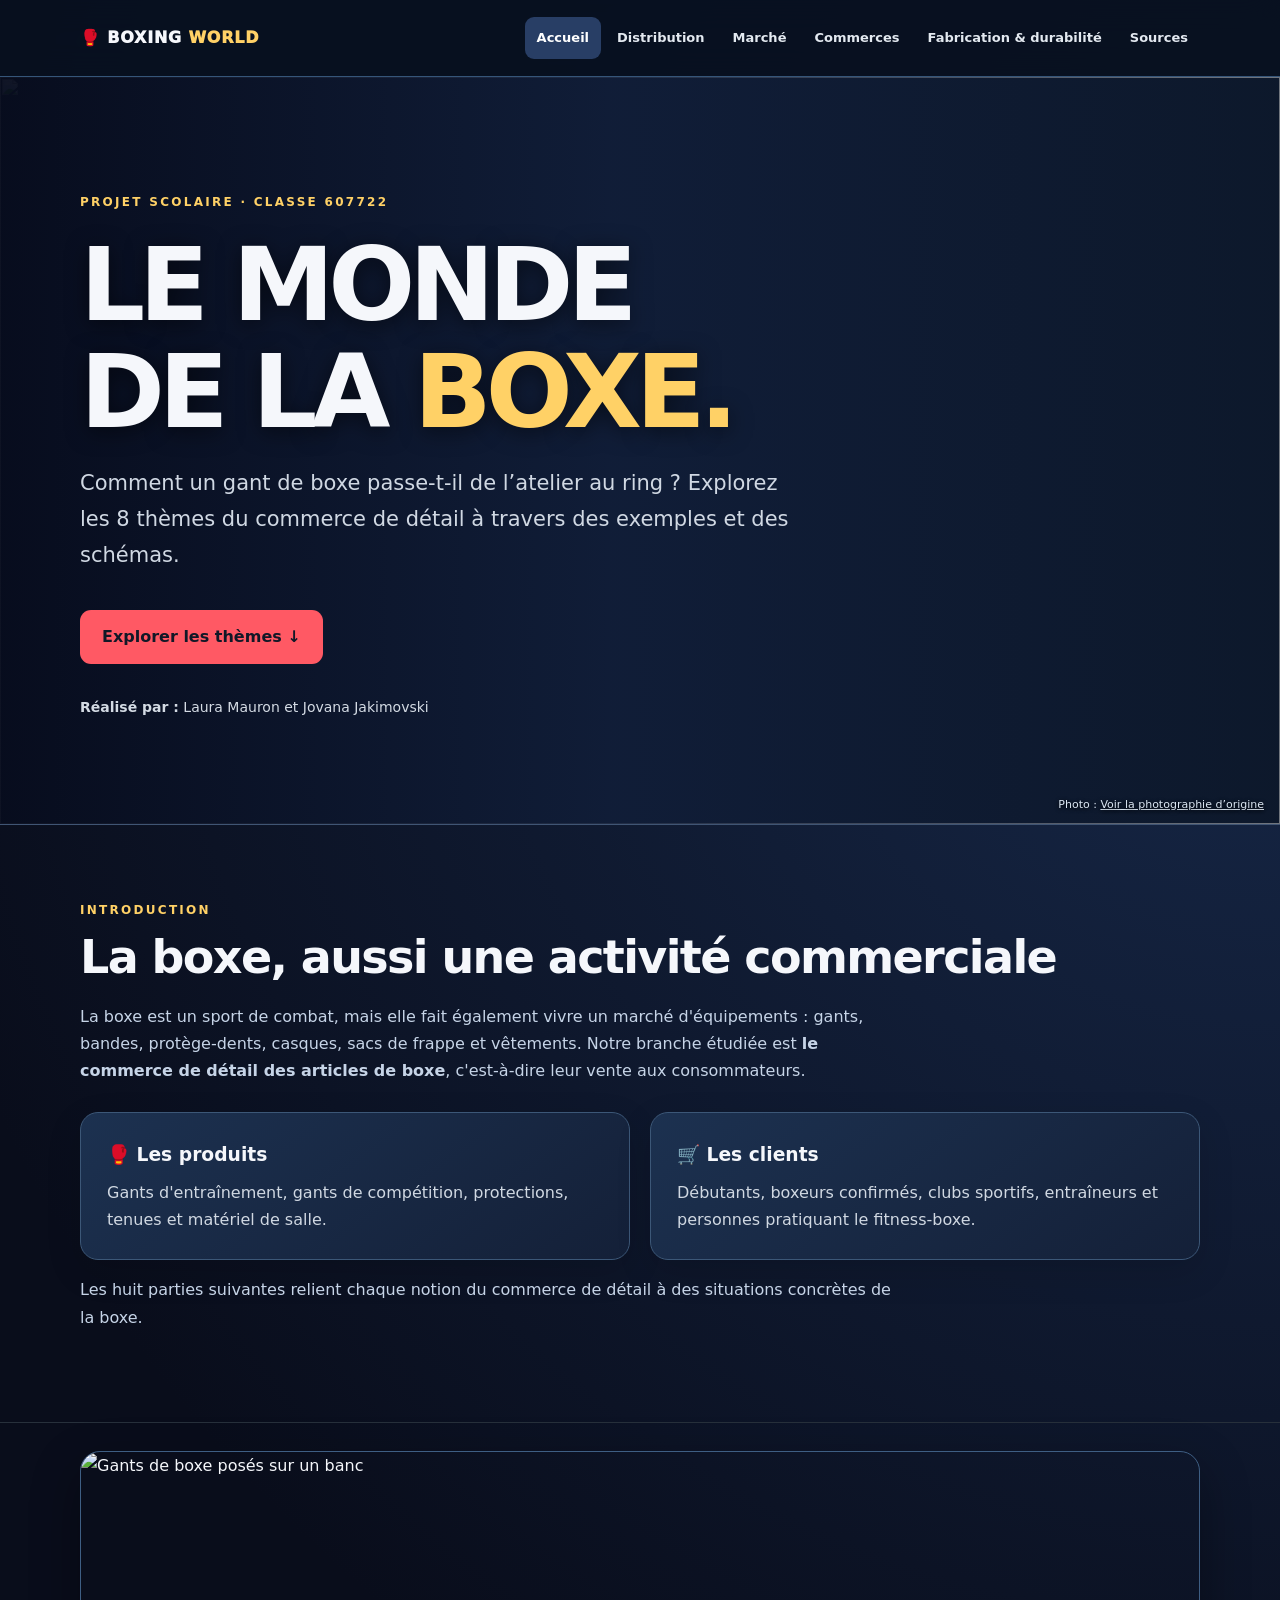
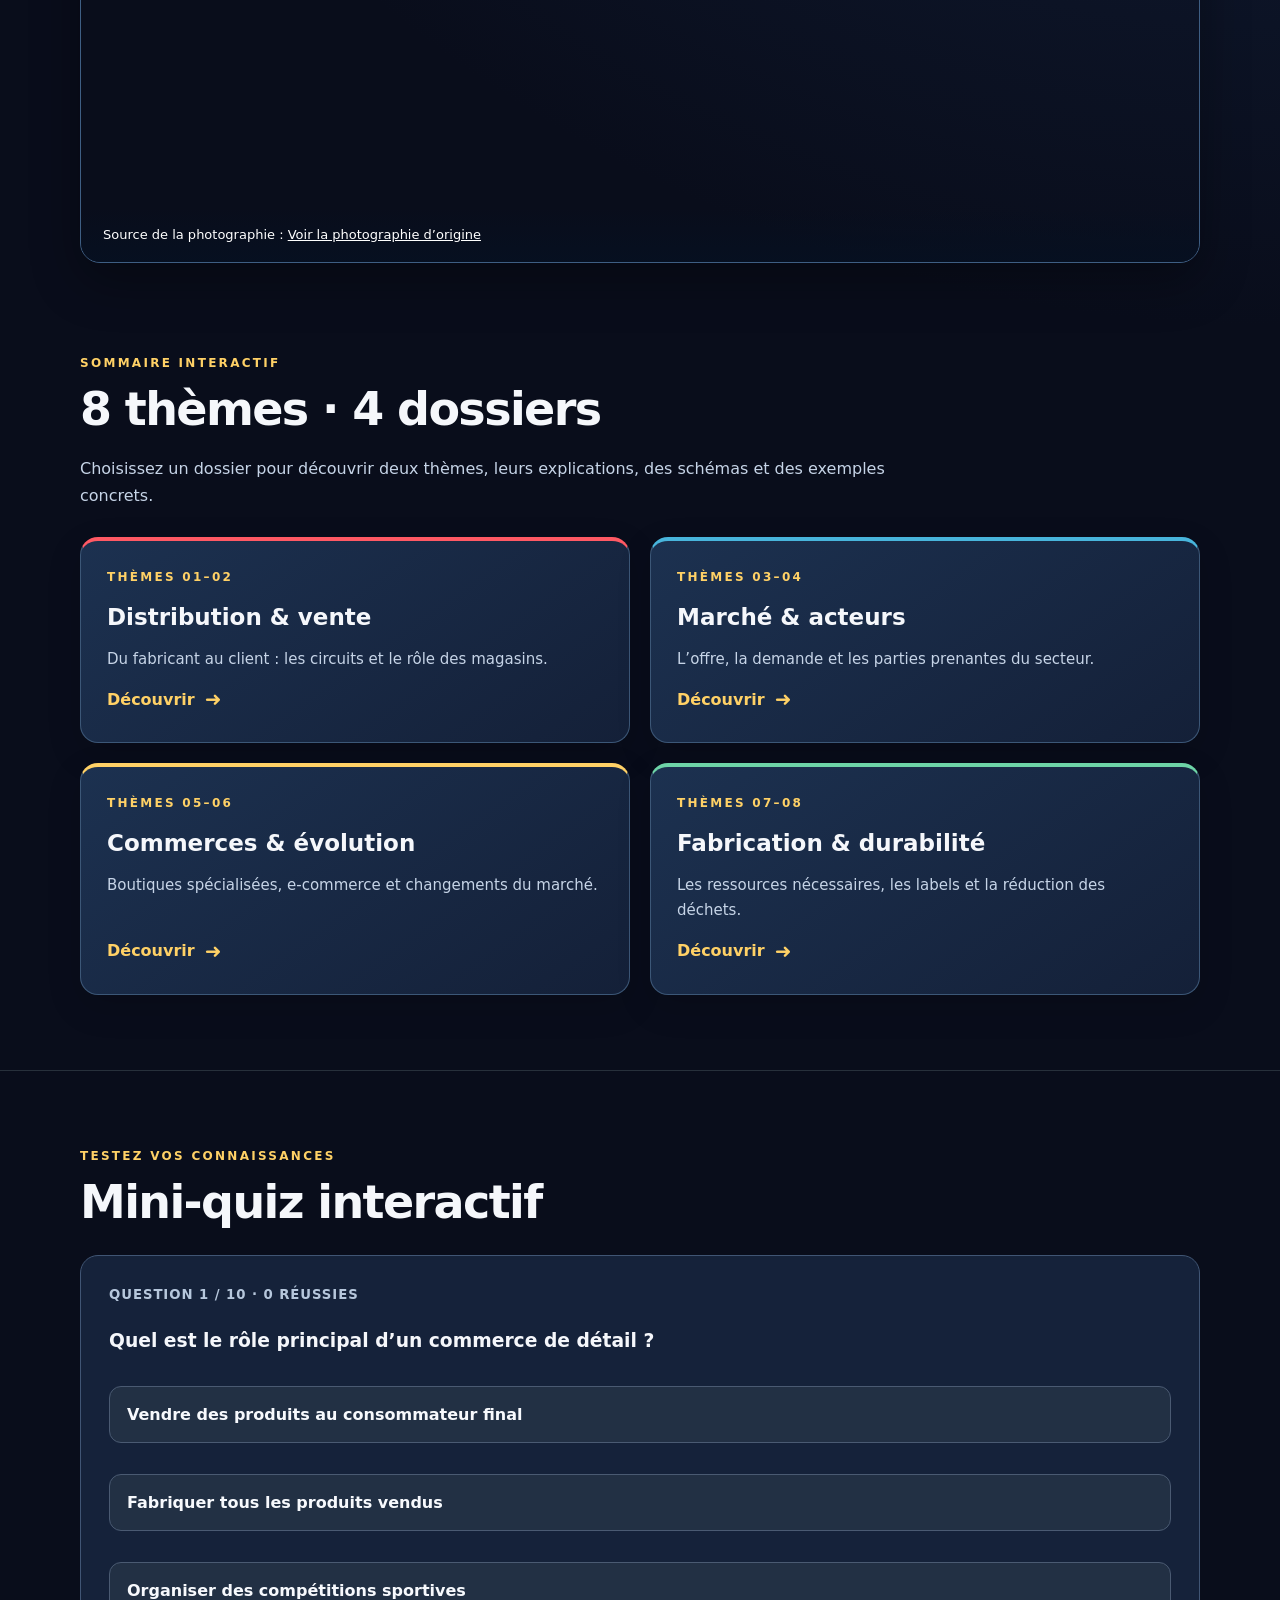
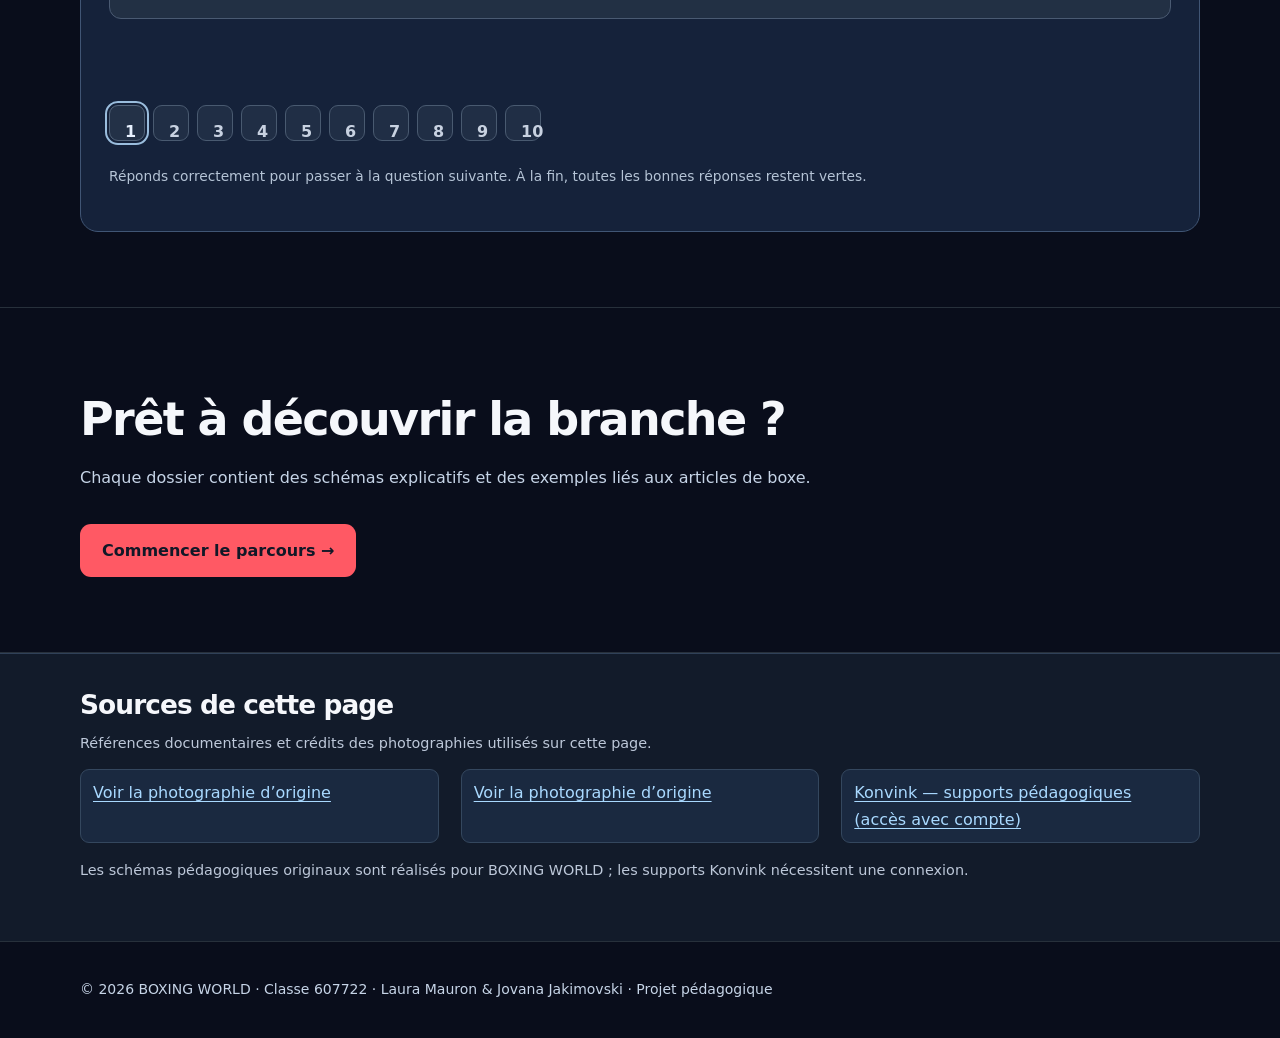
==== commit 0d2dda06: "Add files via upload v11" ====
--- a/index.html
+++ b/index.html
@@ -1,3 +1,3 @@
 <!DOCTYPE html>
 
-<html lang="fr"><head><meta charset="utf-8"/><meta content="width=device-width,initial-scale=1" name="viewport"/><meta content="Site pédagogique sur la boxe et les 8 thèmes du commerce de détail." name="description"/><meta content="#0a0d12" name="theme-color"/><title>Accueil | BOXING WORLD</title><link href="style.css" rel="stylesheet"/><script defer="" src="script.js"></script><link href="favicon.svg" rel="icon" type="image/svg+xml"/></head><body><header class="top"><nav aria-label="Navigation principale" class="nav wrap"><a class="logo" href="index.html">🥊 BOXING <span>WORLD</span></a><button aria-controls="links" aria-expanded="false" class="menu" id="menu">☰ Menu</button><div class="navlinks" id="links"><a aria-current="page" href="index.html">Accueil</a><a href="distribution.html">Distribution</a><a href="marche.html">Marché</a><a href="commerces.html">Commerces</a><a href="fabrication.html">Fabrication &amp; durabilité</a><a href="sources.html">Sources</a></div></nav></header><main><section class="hero photo-hero photo-hero-0"><div aria-hidden="true" class="hero-photo"><img alt="" loading="eager" src="https://images.unsplash.com/photo-1612179736716-d643f0bdcf4e?auto=format&amp;fit=crop&amp;w=1600&amp;q=85"/></div><div class="wrap"><div class="eyebrow">Projet scolaire · Classe 607722</div><h1>LE MONDE<br/>DE LA <span class="accent">BOXE.</span></h1><p>Comment un gant de boxe passe-t-il de l’atelier au ring ? Explorez les 8 thèmes du commerce de détail à travers des exemples et des schémas.</p><a class="btn" href="#explorer">Explorer les thèmes ↓</a><div class="meta"><strong>Réalisé par :</strong> Laura Mauron et Jovana Jakimovski</div></div><div class="photo-credit">Photo : <a href="https://images.unsplash.com/photo-1612179736716-d643f0bdcf4e" rel="noopener noreferrer" target="_blank">Voir la photographie d’origine</a></div></section><section class="section reveal" id="plan"><div class="wrap"><div class="num">Introduction</div><h2>La boxe, aussi une activité commerciale</h2><p class="intro">La boxe est un sport de combat, mais elle fait également vivre un marché d'équipements : gants, bandes, protège-dents, casques, sacs de frappe et vêtements. Notre branche étudiée est <strong>le commerce de détail des articles de boxe</strong>, c'est-à-dire leur vente aux consommateurs.</p><div class="grid"><div class="card"><h3>🥊 Les produits</h3><p>Gants d'entraînement, gants de compétition, protections, tenues et matériel de salle.</p></div><div class="card"><h3>🛒 Les clients</h3><p>Débutants, boxeurs confirmés, clubs sportifs, entraîneurs et personnes pratiquant le fitness-boxe.</p></div></div><p class="intro">Les huit parties suivantes relient chaque notion du commerce de détail à des situations concrètes de la boxe.</p></div></section><figure class="editorial-photo reveal"><img alt="Gants de boxe posés sur un banc" decoding="async" loading="lazy" src="https://images.pexels.com/photos/6296118/pexels-photo-6296118.jpeg?auto=compress&amp;cs=tinysrgb&amp;w=1400"/><figcaption>Source de la photographie : <a href="https://www.pexels.com/photo/boxing-gloves-on-the-bench-6296118/" rel="noopener noreferrer" target="_blank">Voir la photographie d’origine</a></figcaption></figure><section class="section reveal" id="explorer"><div class="wrap"><div class="num">Sommaire interactif</div><h2>8 thèmes · 4 dossiers</h2><p class="intro">Choisissez un dossier pour découvrir deux thèmes, leurs explications, des schémas et des exemples concrets.</p><div class="topicgrid"><a class="topic" href="distribution.html"><span class="num">Thèmes 01–02</span><strong>Distribution &amp; vente</strong><small>Du fabricant au client : les circuits et le rôle des magasins.</small><span class="arrowlink">Découvrir</span></a><a class="topic" href="marche.html"><span class="num">Thèmes 03–04</span><strong>Marché &amp; acteurs</strong><small>L’offre, la demande et les parties prenantes du secteur.</small><span class="arrowlink">Découvrir</span></a><a class="topic" href="commerces.html"><span class="num">Thèmes 05–06</span><strong>Commerces &amp; évolution</strong><small>Boutiques spécialisées, e-commerce et changements du marché.</small><span class="arrowlink">Découvrir</span></a><a class="topic" href="fabrication.html"><span class="num">Thèmes 07–08</span><strong>Fabrication &amp; durabilité</strong><small>Les ressources nécessaires, les labels et la réduction des déchets.</small><span class="arrowlink">Découvrir</span></a></div></div></section><section class="section reveal"><div class="wrap"><div class="num">Testez vos connaissances</div><h2>Mini-quiz interactif</h2><div class="quiz" id="quiz"><h3>Quel est le rôle principal d’un détaillant ?</h3><button data-correct="false">Fabriquer les gants dans une usine</button><button data-correct="true">Vendre les équipements au consommateur final</button><button data-correct="false">Organiser uniquement les compétitions</button><p aria-live="polite" class="quiz-result" role="status"></p></div></div></section><section class="section"><div class="wrap"><h2>Prêt à découvrir la branche ?</h2><p class="intro">Chaque dossier contient des schémas explicatifs et des exemples liés aux articles de boxe.</p><a class="btn" href="distribution.html">Commencer le parcours →</a></div></section><section aria-label="Sources de cette page" class="section page-sources"><div class="wrap"><h2>Sources de cette page</h2><p class="page-sources-intro">Références documentaires et crédits des photographies utilisés sur cette page.</p><ul class="page-sources-list"><li><a href="https://www.pexels.com/photo/boxing-gloves-on-the-bench-6296118/" rel="noopener noreferrer" target="_blank">Voir la photographie d’origine</a></li><li><a href="https://images.unsplash.com/photo-1612179736716-d643f0bdcf4e" rel="noopener noreferrer" target="_blank">Voir la photographie d’origine</a></li><li><a href="https://app.konvink.ch/" rel="noopener noreferrer" target="_blank">Konvink — supports pédagogiques (accès avec compte)</a></li></ul><p class="page-sources-intro">Les schémas pédagogiques originaux sont réalisés pour BOXING WORLD ; les supports Konvink nécessitent une connexion.</p></div></section></main><footer class="footer"><div class="wrap">© <span class="year">2026</span> BOXING WORLD · Classe 607722 · Laura Mauron &amp; Jovana Jakimovski · Projet pédagogique</div></footer></body></html>+<html lang="fr"><head><meta charset="utf-8"/><meta content="width=device-width,initial-scale=1" name="viewport"/><meta content="Site pédagogique sur la boxe et les 8 thèmes du commerce de détail." name="description"/><meta content="#0a0d12" name="theme-color"/><title>Accueil | BOXING WORLD</title><link href="style.css" rel="stylesheet"/><script defer="" src="script.js"></script><link href="favicon.svg" rel="icon" type="image/svg+xml"/></head><body><header class="top"><nav aria-label="Navigation principale" class="nav wrap"><a class="logo" href="index.html">🥊 BOXING <span>WORLD</span></a><button aria-controls="links" aria-expanded="false" class="menu" id="menu">☰ Menu</button><div class="navlinks" id="links"><a aria-current="page" href="index.html">Accueil</a><a href="distribution.html">Distribution</a><a href="marche.html">Marché</a><a href="commerces.html">Commerces</a><a href="fabrication.html">Fabrication &amp; durabilité</a><a href="sources.html">Sources</a></div></nav></header><main><section class="hero photo-hero photo-hero-0"><div aria-hidden="true" class="hero-photo"><img alt="" loading="eager" src="https://images.unsplash.com/photo-1612179736716-d643f0bdcf4e?auto=format&amp;fit=crop&amp;w=1600&amp;q=85"/></div><div class="wrap"><div class="eyebrow">Projet scolaire · Classe 607722</div><h1>LE MONDE<br/>DE LA <span class="accent">BOXE.</span></h1><p>Comment un gant de boxe passe-t-il de l’atelier au ring ? Explorez les 8 thèmes du commerce de détail à travers des exemples et des schémas.</p><a class="btn" href="#explorer">Explorer les thèmes ↓</a><div class="meta"><strong>Réalisé par :</strong> Laura Mauron et Jovana Jakimovski</div></div><div class="photo-credit">Photo : <a href="https://images.unsplash.com/photo-1612179736716-d643f0bdcf4e" rel="noopener noreferrer" target="_blank">Voir la photographie d’origine</a></div></section><section class="section reveal" id="plan"><div class="wrap"><div class="num">Introduction</div><h2>La boxe, aussi une activité commerciale</h2><p class="intro">La boxe est un sport de combat, mais elle fait également vivre un marché d'équipements : gants, bandes, protège-dents, casques, sacs de frappe et vêtements. Notre branche étudiée est <strong>le commerce de détail des articles de boxe</strong>, c'est-à-dire leur vente aux consommateurs.</p><div class="grid"><div class="card"><h3>🥊 Les produits</h3><p>Gants d'entraînement, gants de compétition, protections, tenues et matériel de salle.</p></div><div class="card"><h3>🛒 Les clients</h3><p>Débutants, boxeurs confirmés, clubs sportifs, entraîneurs et personnes pratiquant le fitness-boxe.</p></div></div><p class="intro">Les huit parties suivantes relient chaque notion du commerce de détail à des situations concrètes de la boxe.</p></div></section><figure class="editorial-photo reveal"><img alt="Gants de boxe posés sur un banc" decoding="async" loading="lazy" src="https://images.pexels.com/photos/6296118/pexels-photo-6296118.jpeg?auto=compress&amp;cs=tinysrgb&amp;w=1400"/><figcaption>Source de la photographie : <a href="https://www.pexels.com/photo/boxing-gloves-on-the-bench-6296118/" rel="noopener noreferrer" target="_blank">Voir la photographie d’origine</a></figcaption></figure><section class="section reveal" id="explorer"><div class="wrap"><div class="num">Sommaire interactif</div><h2>8 thèmes · 4 dossiers</h2><p class="intro">Choisissez un dossier pour découvrir deux thèmes, leurs explications, des schémas et des exemples concrets.</p><div class="topicgrid"><a class="topic" href="distribution.html"><span class="num">Thèmes 01–02</span><strong>Distribution &amp; vente</strong><small>Du fabricant au client : les circuits et le rôle des magasins.</small><span class="arrowlink">Découvrir</span></a><a class="topic" href="marche.html"><span class="num">Thèmes 03–04</span><strong>Marché &amp; acteurs</strong><small>L’offre, la demande et les parties prenantes du secteur.</small><span class="arrowlink">Découvrir</span></a><a class="topic" href="commerces.html"><span class="num">Thèmes 05–06</span><strong>Commerces &amp; évolution</strong><small>Boutiques spécialisées, e-commerce et changements du marché.</small><span class="arrowlink">Découvrir</span></a><a class="topic" href="fabrication.html"><span class="num">Thèmes 07–08</span><strong>Fabrication &amp; durabilité</strong><small>Les ressources nécessaires, les labels et la réduction des déchets.</small><span class="arrowlink">Découvrir</span></a></div></div></section><section class="section reveal"><div class="wrap"><div class="num">Testez vos connaissances</div><h2>Mini-quiz interactif</h2><div aria-label="Quiz interactif sur le commerce de détail et la boxe" class="quiz" id="quiz"><div class="quiz-progress" id="quiz-progress"></div><h3 id="quiz-question"></h3><div class="quiz-options" id="quiz-options"></div><p aria-live="polite" class="quiz-result" id="quiz-result" role="status"></p><div aria-label="Progression des dix questions" class="quiz-overview" id="quiz-overview"></div><p class="quiz-help">Réponds correctement pour passer à la question suivante. À la fin, toutes les bonnes réponses restent vertes.</p></div></div></section><section class="section"><div class="wrap"><h2>Prêt à découvrir la branche ?</h2><p class="intro">Chaque dossier contient des schémas explicatifs et des exemples liés aux articles de boxe.</p><a class="btn" href="distribution.html">Commencer le parcours →</a></div></section><section aria-label="Sources de cette page" class="section page-sources"><div class="wrap"><h2>Sources de cette page</h2><p class="page-sources-intro">Références documentaires et crédits des photographies utilisés sur cette page.</p><ul class="page-sources-list"><li><a href="https://www.pexels.com/photo/boxing-gloves-on-the-bench-6296118/" rel="noopener noreferrer" target="_blank">Voir la photographie d’origine</a></li><li><a href="https://images.unsplash.com/photo-1612179736716-d643f0bdcf4e" rel="noopener noreferrer" target="_blank">Voir la photographie d’origine</a></li><li><a href="https://app.konvink.ch/" rel="noopener noreferrer" target="_blank">Konvink — supports pédagogiques (accès avec compte)</a></li></ul><p class="page-sources-intro">Les schémas pédagogiques originaux sont réalisés pour BOXING WORLD ; les supports Konvink nécessitent une connexion.</p></div></section></main><footer class="footer"><div class="wrap">© <span class="year">2026</span> BOXING WORLD · Classe 607722 · Laura Mauron &amp; Jovana Jakimovski · Projet pédagogique</div></footer></body></html>
--- a/style.css
+++ b/style.css
@@ -28,3 +28,18 @@
 .page-sources-list li{padding:9px 12px;border:1px solid #34475e;border-radius:9px;background:#1a2940}
 .page-sources-list a{color:#a9d9ff;text-decoration:underline;text-underline-offset:3px;overflow-wrap:anywhere}
 .page-sources-list a:hover{color:#fff}
+
+/* V11: quiz multi-questions */
+.quiz-progress{font-size:.83rem;color:#b6c7dc;font-weight:800;letter-spacing:.07em;text-transform:uppercase;margin-bottom:12px}
+.quiz-options{display:grid;gap:11px;margin-top:18px}
+.quiz .quiz-options button{display:block;width:100%;text-align:left;background:#223044;color:#f7f9fd;border:1px solid #4a5a72;border-radius:12px;padding:14px 17px;font:inherit;font-weight:650;cursor:pointer;transition:background .15s,border-color .15s}
+.quiz .quiz-options button:hover:not(:disabled){background:#30445d;border-color:#9db4d2}
+.quiz .quiz-options button.is-correct,.quiz .quiz-options button.is-correct:disabled{background:#164d35!important;color:#e4ffed!important;border:2px solid #58d58d!important;opacity:1}
+.quiz .quiz-options button.is-wrong{background:#612b38!important;border-color:#ff8392!important}
+.quiz .quiz-options button:disabled:not(.is-correct){opacity:.58;cursor:default}
+.quiz-overview{display:flex;flex-wrap:wrap;gap:8px;margin-top:20px}
+.quiz .quiz-step{width:36px;height:36px;display:grid;place-items:center;border-radius:9px;border:1px solid #53647a;background:#233147;color:#e8f1ff;font-weight:800;cursor:pointer}
+.quiz .quiz-step.is-correct{background:#175438;border-color:#64d797;color:white;opacity:1}
+.quiz .quiz-step.is-current{outline:2px solid #9abddd;outline-offset:2px}
+.quiz .quiz-step:disabled{cursor:default}
+.quiz-help{font-size:.86rem;color:#b5c4d6;margin-top:14px}
